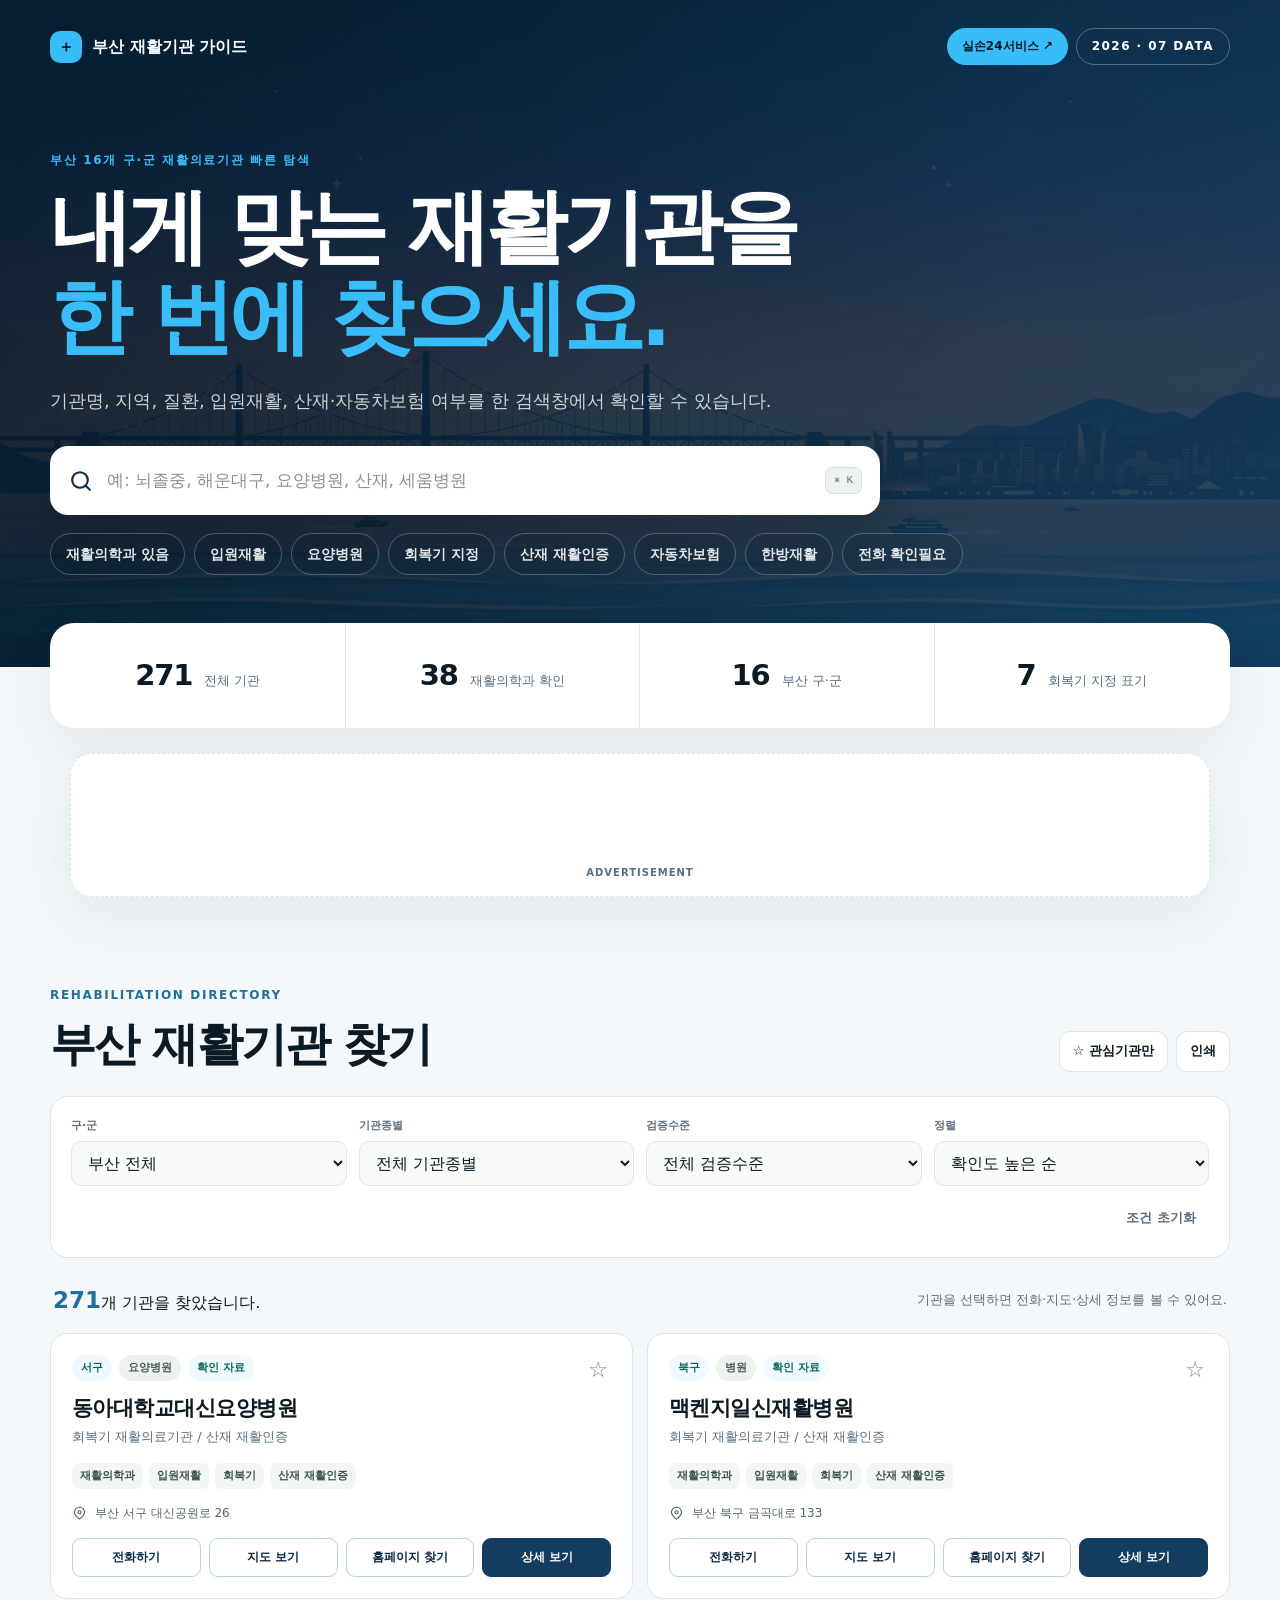
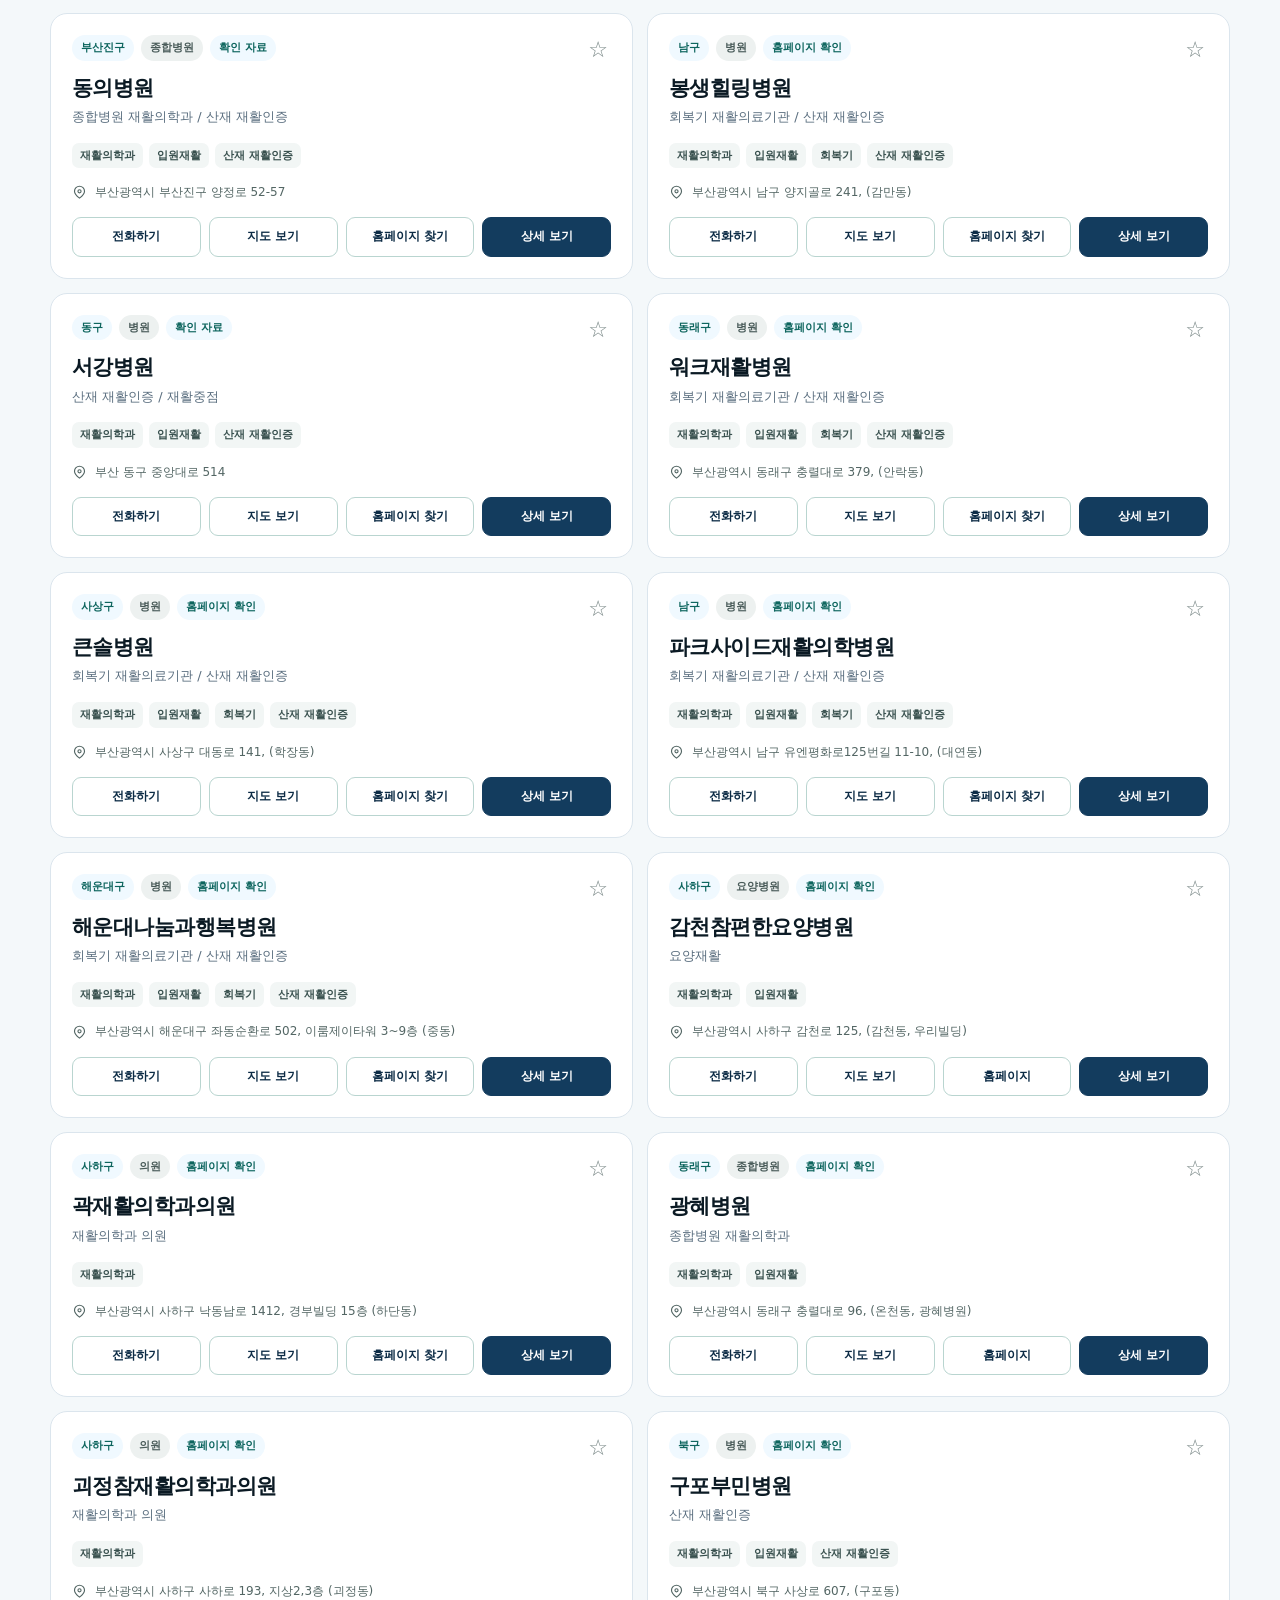
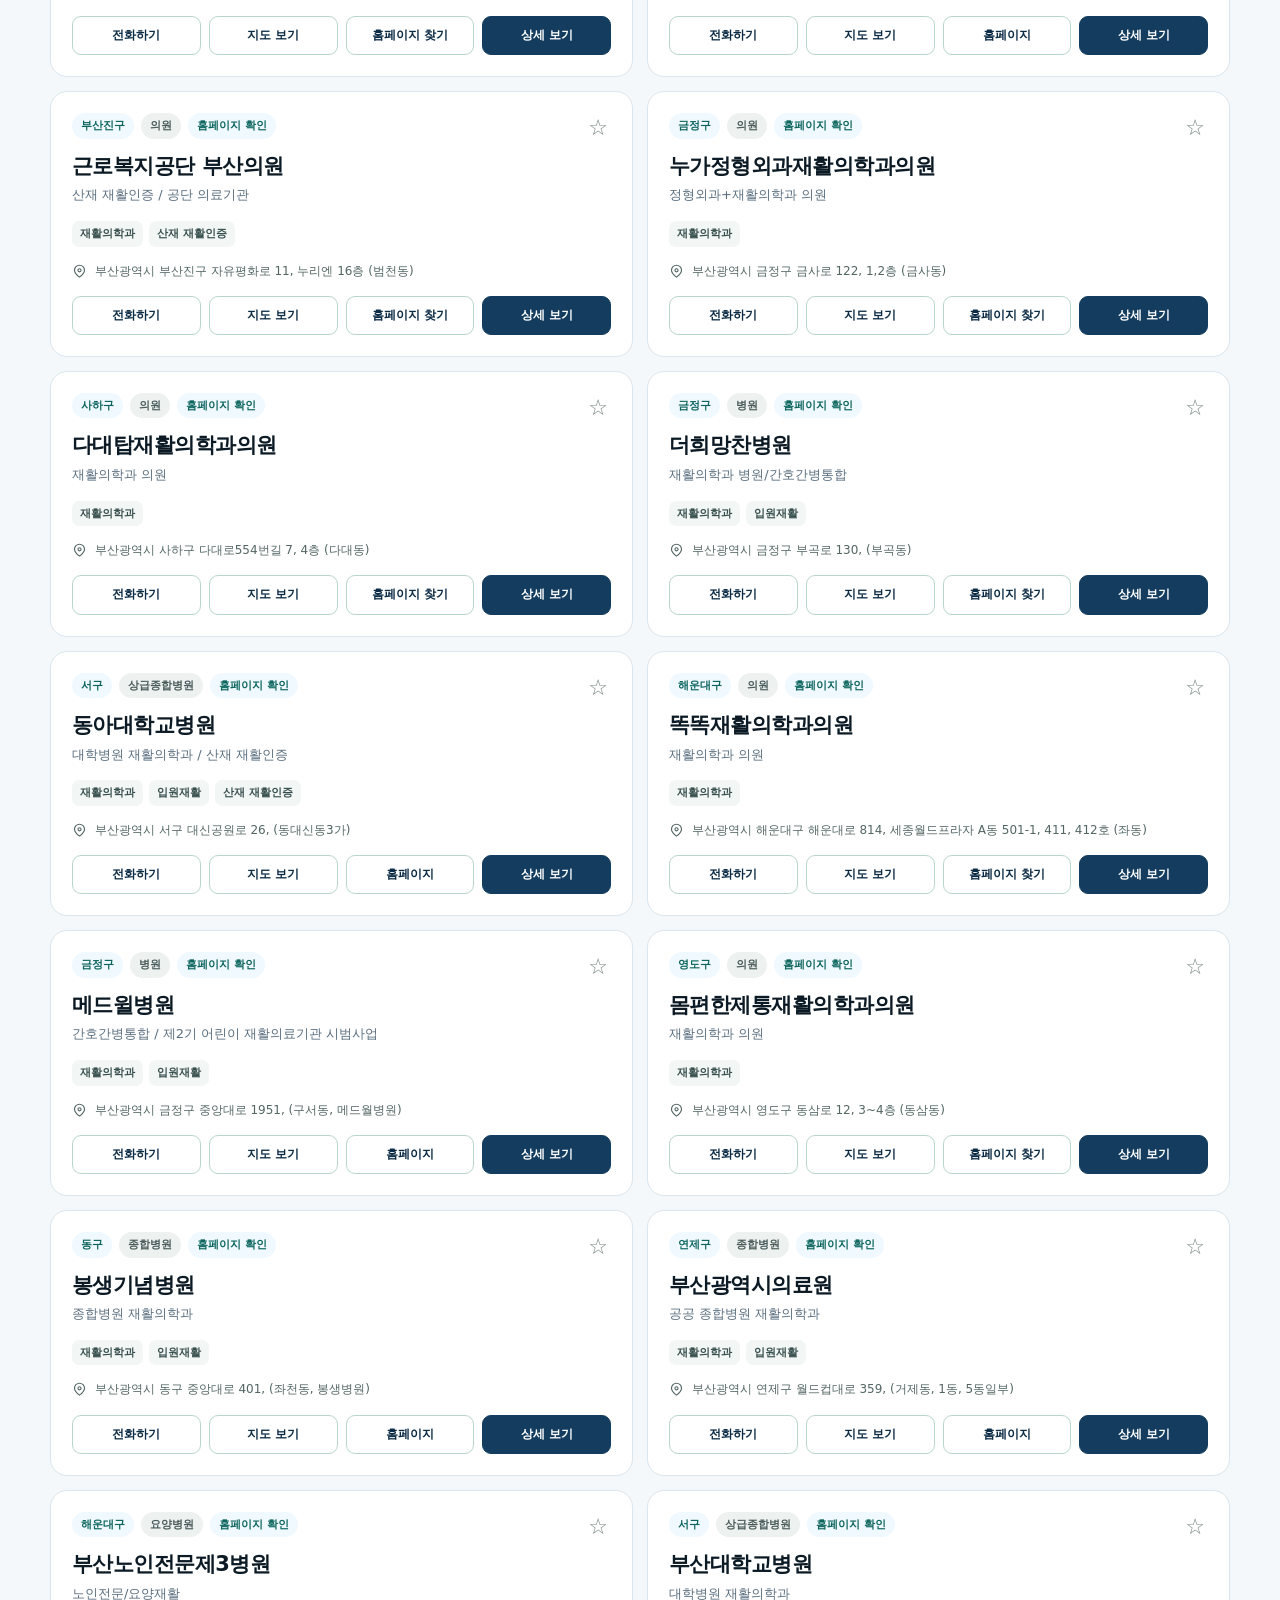
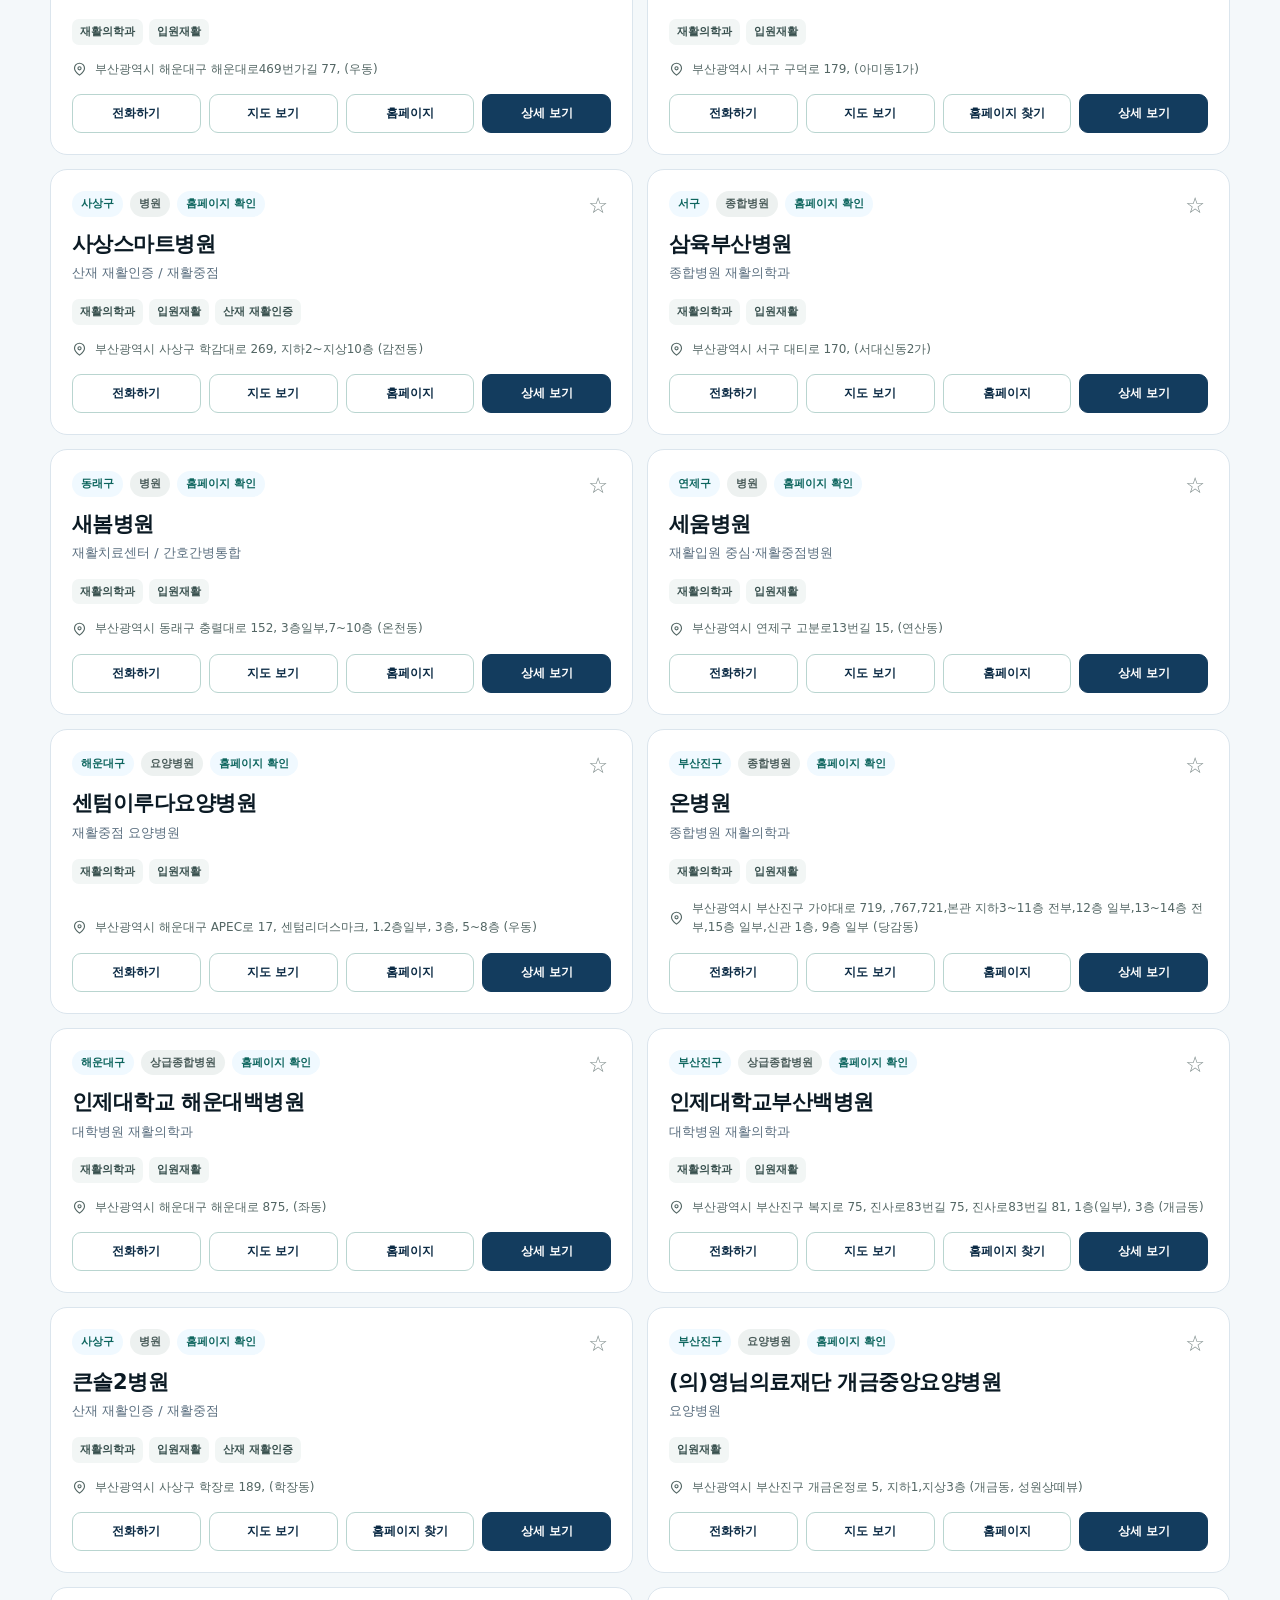
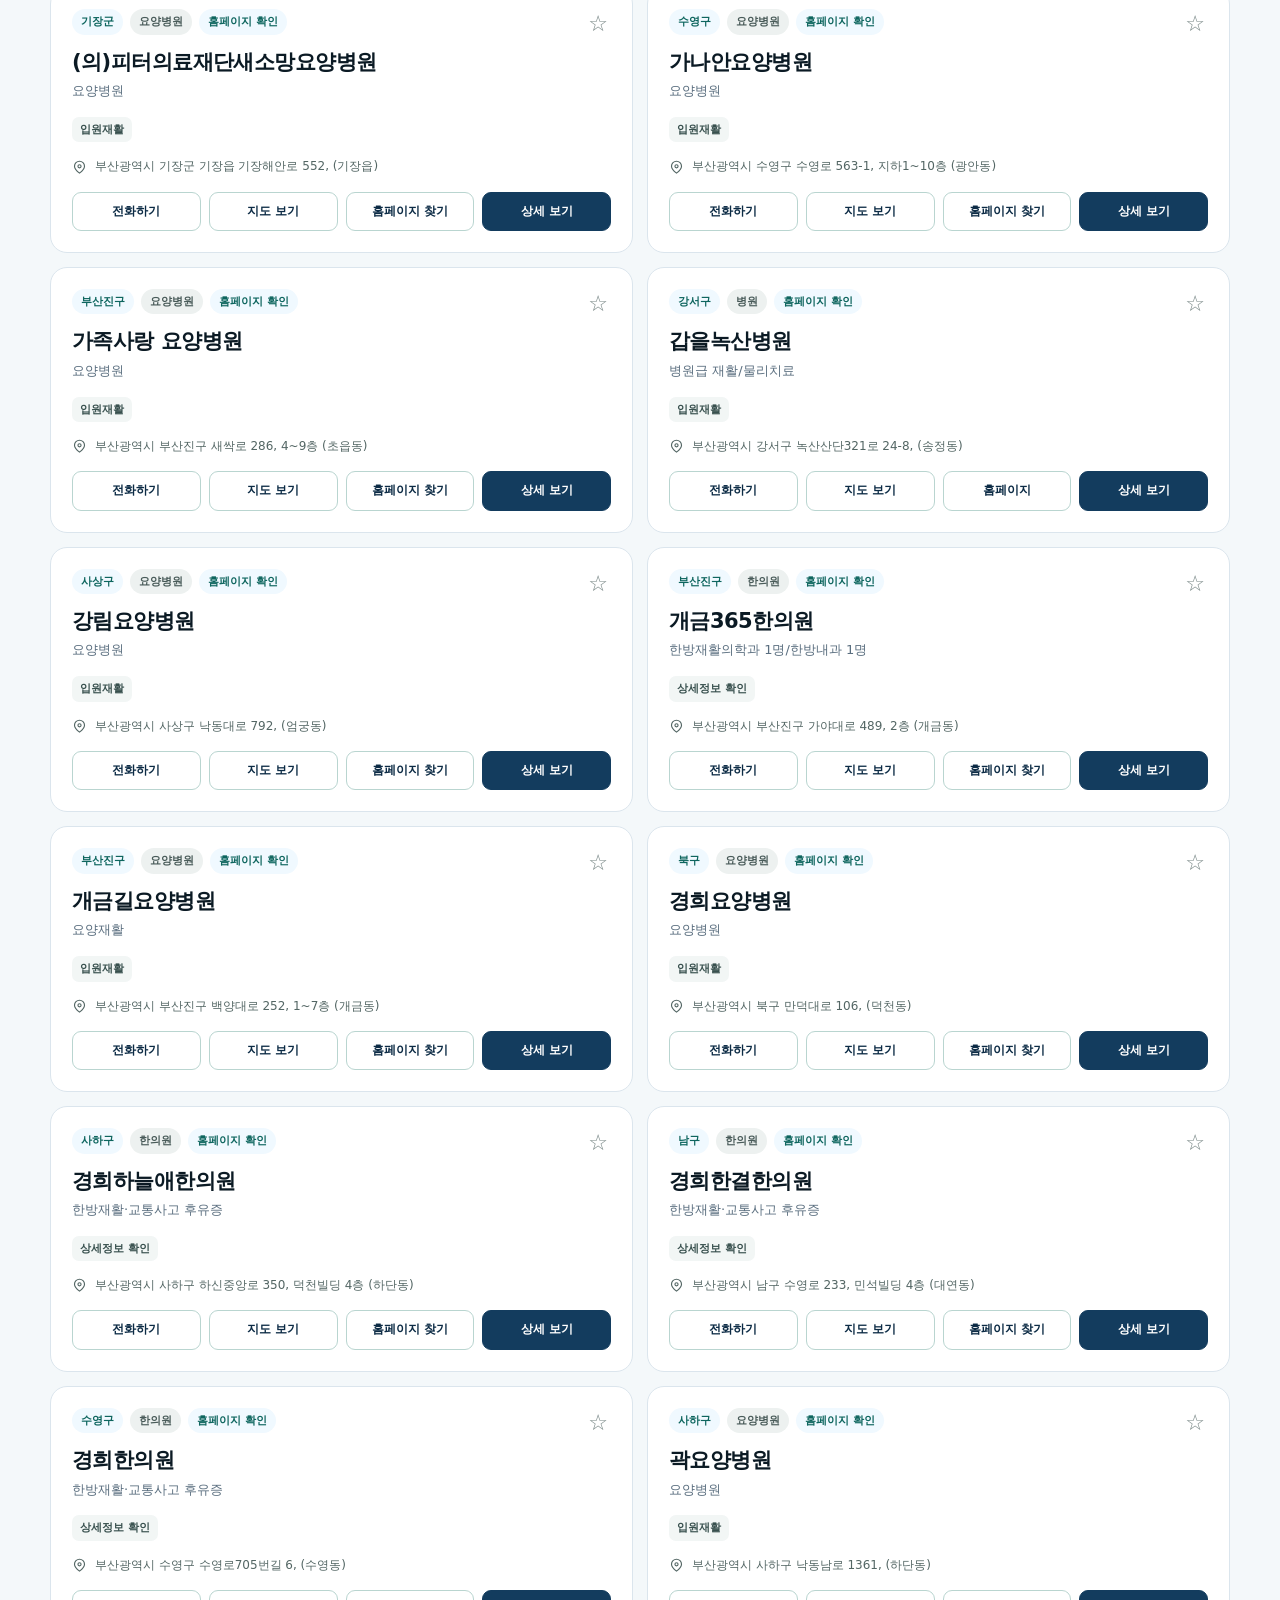
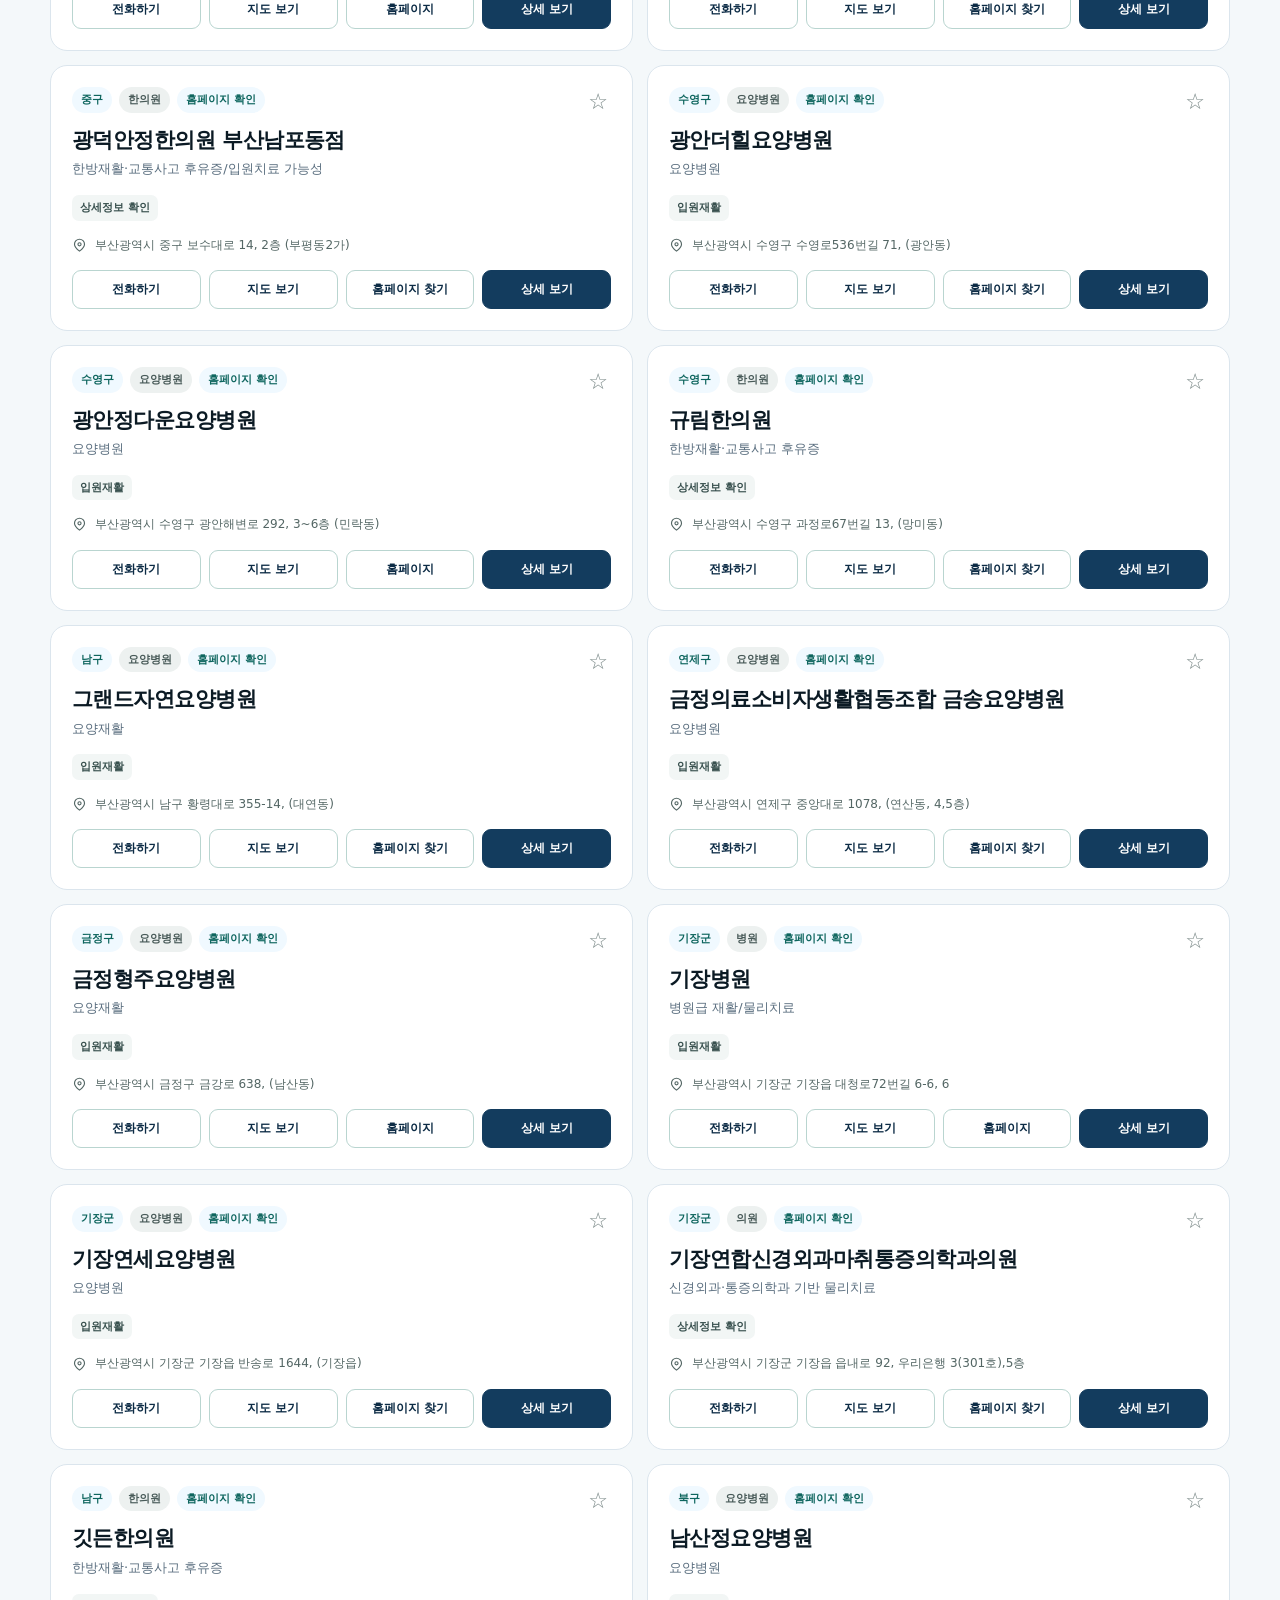
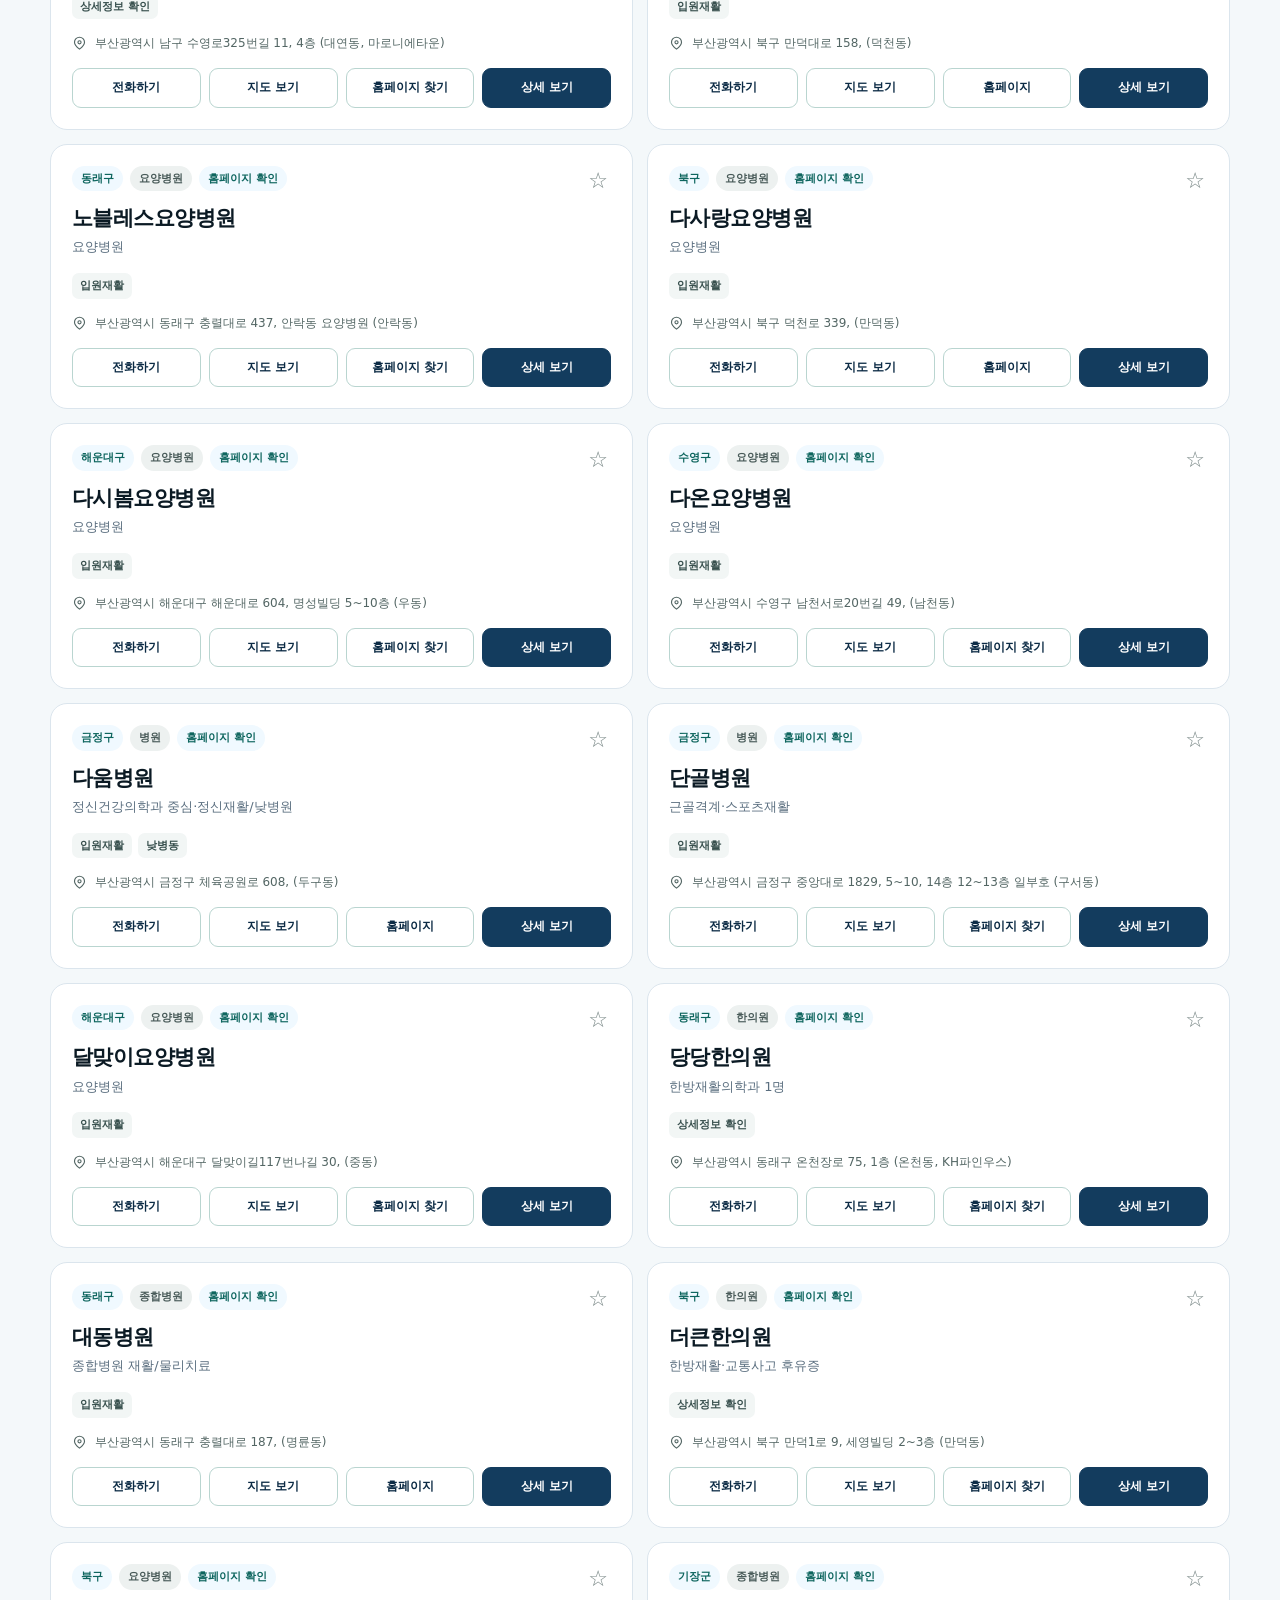
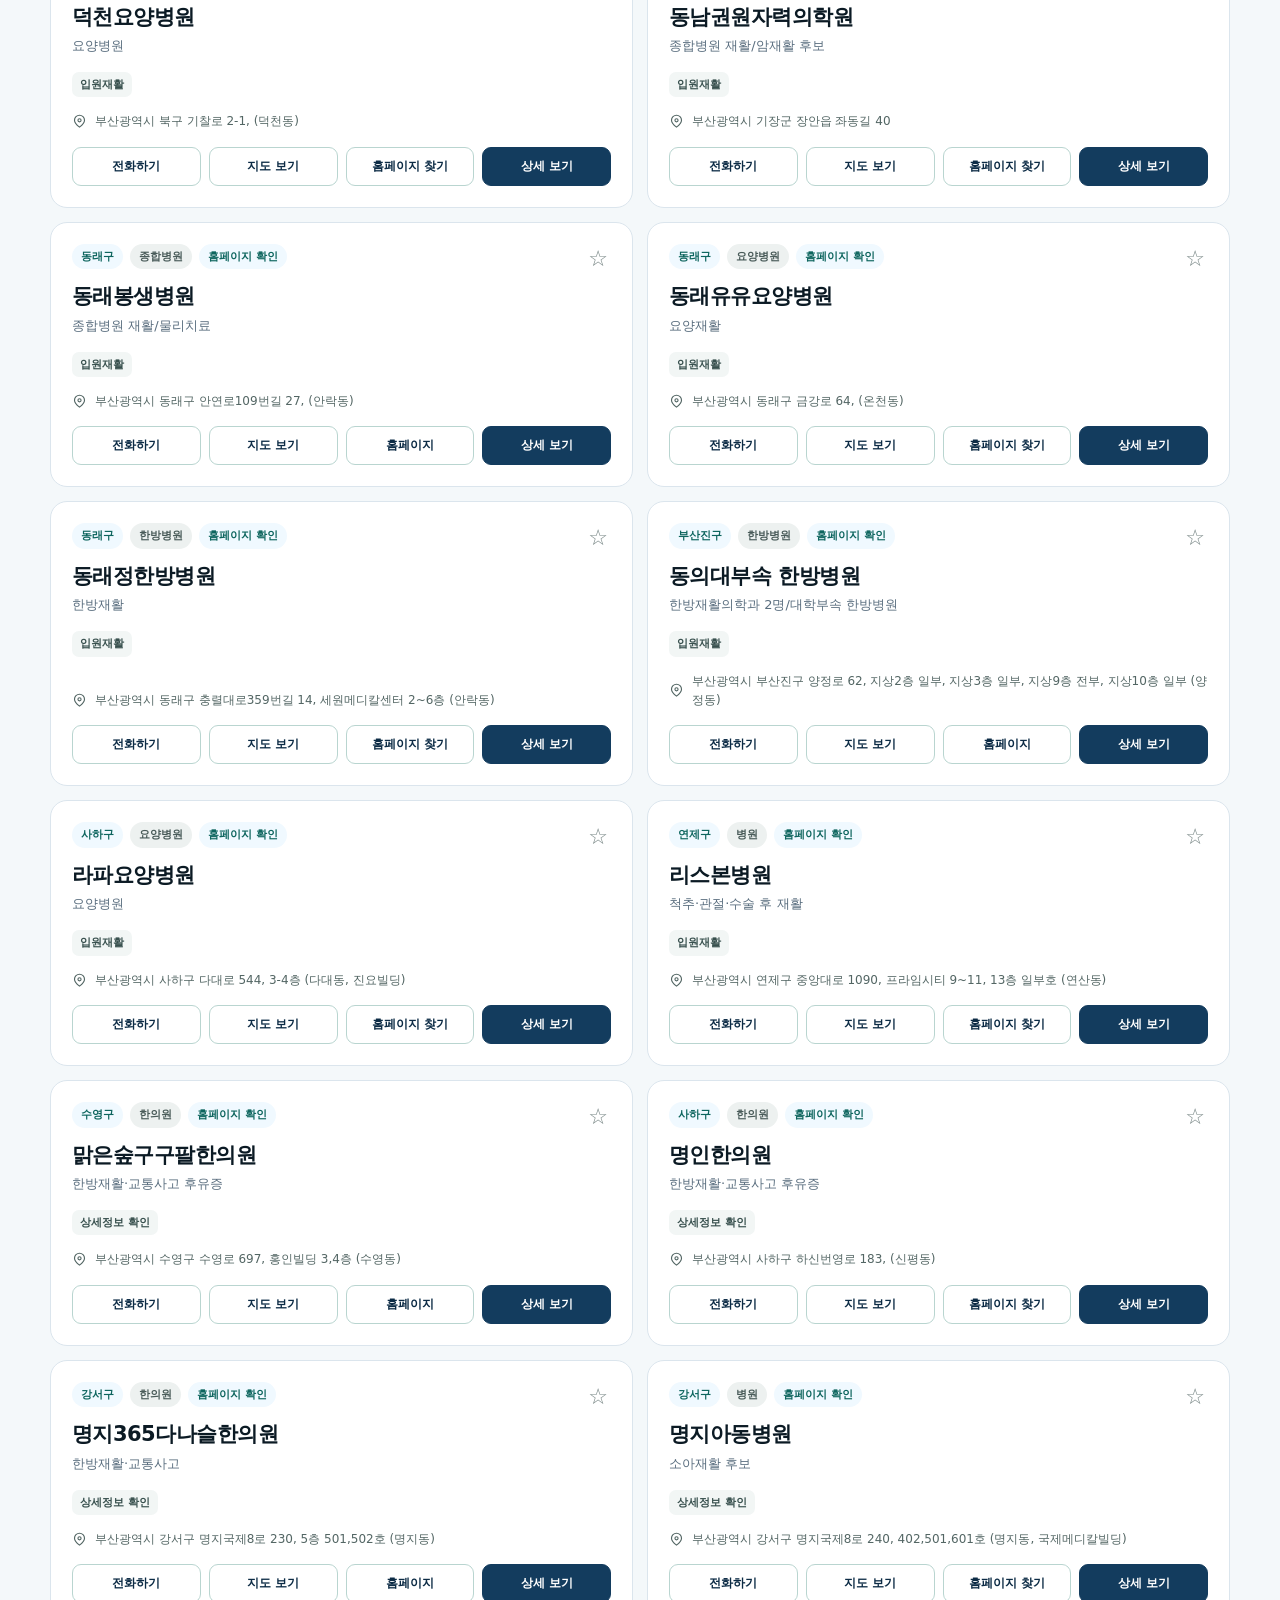
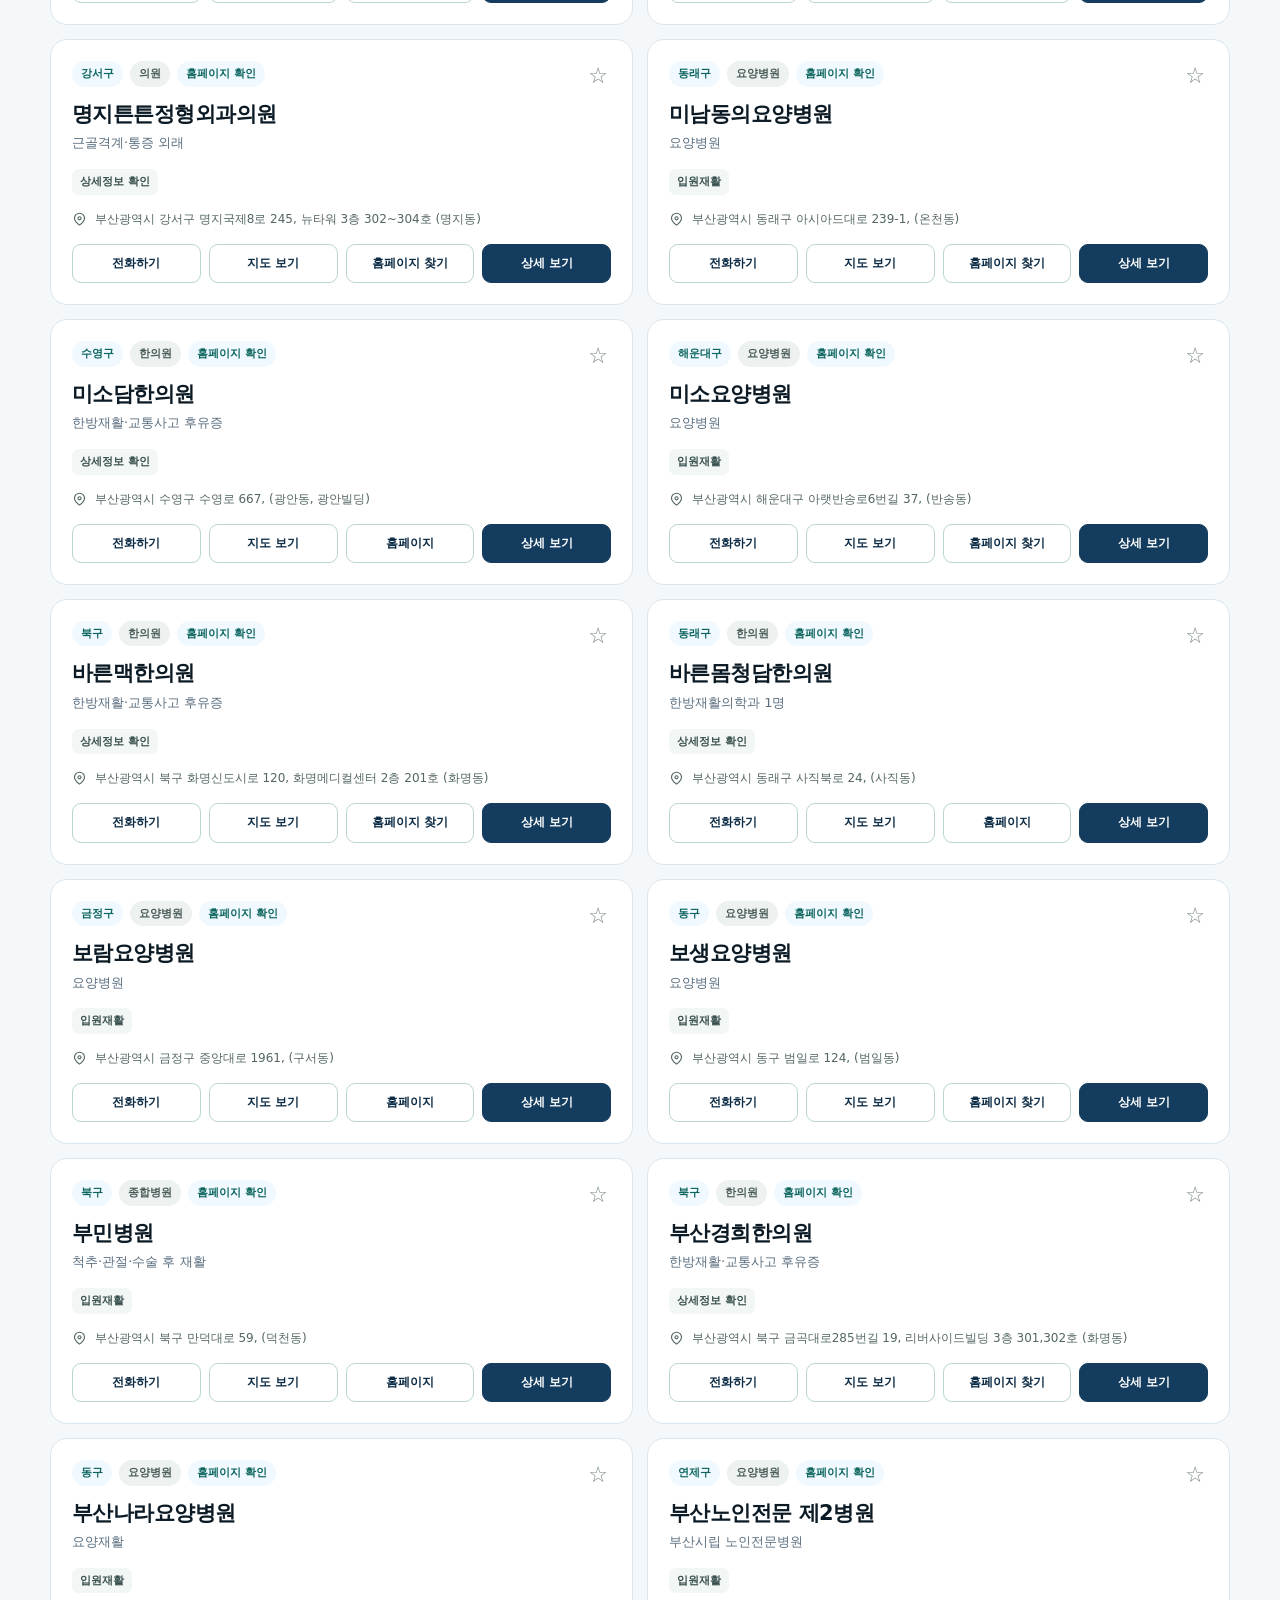
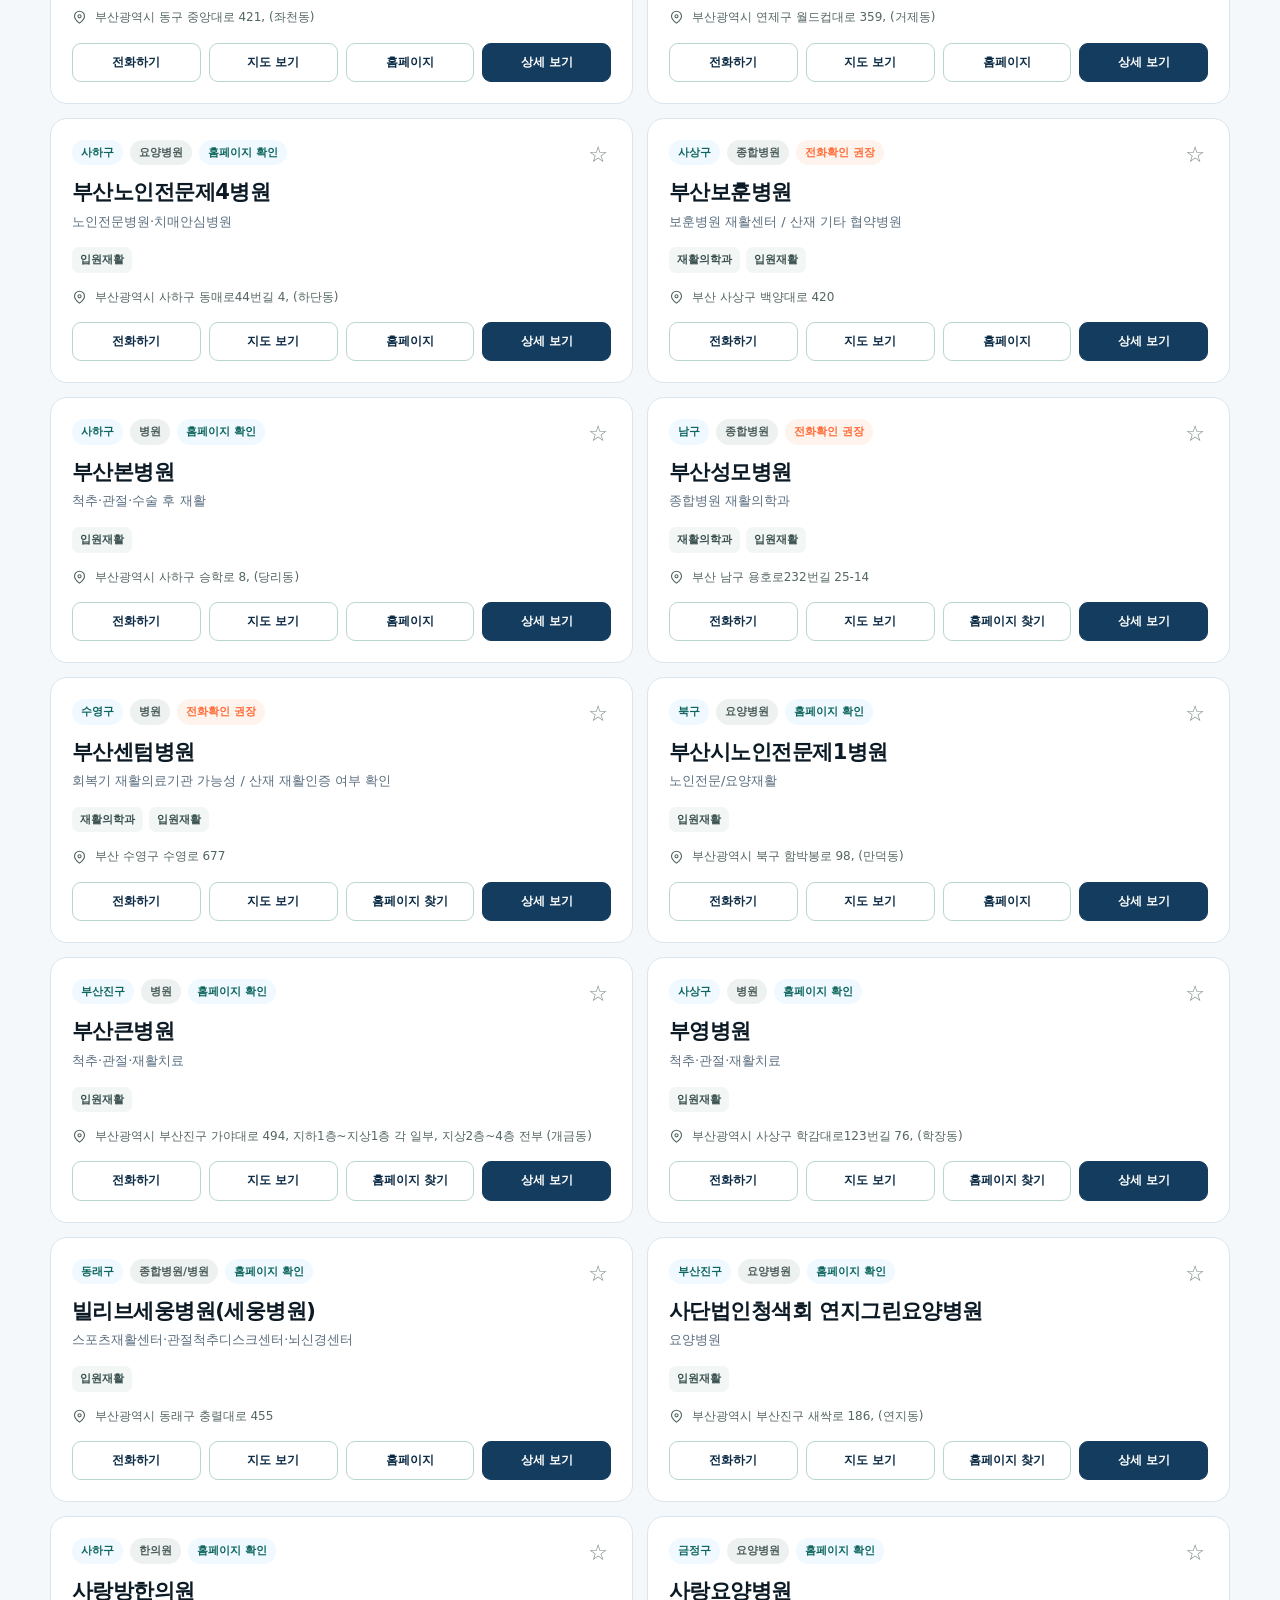
==== index.html @ 4f39d3eb "Add files via upload" ====
<!doctype html>
<html lang="ko">
<head>
  <meta charset="utf-8">
  <meta name="viewport" content="width=device-width, initial-scale=1">
  <meta name="theme-color" content="#073b3a">
  <meta name="description" content="부산 재활의학과·재활병원·재활요양병원 검색 가이드">
  <title>부산 재활기관 찾기</title>
  <link rel="stylesheet" href="styles.css">
  <!-- 구글 애드센스 연동 스크립트 (웹 배포 및 승인 완료 후 아래 ca-pub 값을 본인 값으로 치환하고 주석을 해제해 주세요) -->
  <!-- <script async src="https://pagead2.googlesyndication.com/pagead/js/adsbygoogle.js?client=ca-pub-XXXXXXXXXXXXXXXX" crossorigin="anonymous"></script> -->
</head>
<body>
  <header class="hero">
    <nav class="topbar" aria-label="상단 안내">
      <a class="brand" href="#top" aria-label="처음으로">
        <span class="brand-mark" aria-hidden="true">＋</span>
        <span>부산 재활기관 가이드</span>
      </a>
      <div class="top-actions">
        <a class="silson-link" href="https://www.silson24.or.kr/claim/web/" target="_blank" rel="noopener">실손24서비스 ↗</a>
        <span class="edition">2026 · 07 DATA</span>
      </div>
    </nav>

    <div class="hero-inner" id="top">
      <p class="eyebrow">부산 16개 구·군 재활의료기관 빠른 탐색</p>
      <h1>내게 맞는 재활기관을<br><em>한 번에 찾으세요.</em></h1>
      <p class="lead">기관명, 지역, 질환, 입원재활, 산재·자동차보험 여부를 한 검색창에서 확인할 수 있습니다.</p>

      <div class="search-shell">
        <svg aria-hidden="true" viewBox="0 0 24 24"><path d="m21 21-4.35-4.35m2.35-5.15a7.5 7.5 0 1 1-15 0 7.5 7.5 0 0 1 15 0Z"/></svg>
        <label class="sr-only" for="searchInput">재활기관 통합 검색</label>
        <input id="searchInput" type="search" autocomplete="off" placeholder="예: 뇌졸중, 해운대구, 요양병원, 산재, 세움병원">
        <kbd>⌘ K</kbd>
      </div>
      <div id="heroSuggestions" class="hero-suggestions" aria-live="polite" hidden></div>

      <div class="quick-filters" aria-label="빠른 조건">
        <button data-preset="rehab">재활의학과 있음</button>
        <button data-preset="inpatient">입원재활</button>
        <button data-preset="care">요양병원</button>
        <button data-preset="recovery">회복기 지정</button>
        <button data-preset="workers">산재 재활인증</button>
        <button data-preset="auto">자동차보험</button>
        <button data-preset="oriental">한방재활</button>
        <button data-preset="call">전화 확인필요</button>
      </div>
    </div>
  </header>

  <main>
    <section class="stats" aria-label="수록 기관 요약">
      <article><strong id="totalStat">146</strong><span>전체 기관</span></article>
      <article><strong id="confirmedStat">38</strong><span>재활의학과 확인</span></article>
      <article><strong id="districtStat">16</strong><span>부산 구·군</span></article>
      <article><strong id="recoveryStat">7</strong><span>회복기 지정 표기</span></article>
    </section>

    <!-- 구글 애드센스 연동 광고 컨테이너 (상단 배너) -->
    <div class="adsense-banner-container" style="max-width: 1180px; margin: 25px auto 5px; width: min(1180px, calc(100% - 40px)); text-align: center;">
      <div style="background: var(--white); border: 1px dashed var(--line); border-radius: var(--radius); padding: 15px; display: flex; flex-direction: column; align-items: center; justify-content: center; min-height: 100px; box-shadow: var(--shadow);">
        <!-- 실제 구글 애드센스 광고 단위 코드를 복사하여 아래에 붙여넣으세요 -->
        <ins class="adsbygoogle"
             style="display:inline-block;width:728px;height:90px"
             data-ad-client="ca-pub-XXXXXXXXXXXXXXXX"
             data-ad-slot="XXXXXXXXXX"></ins>
        <script>
             (adsbygoogle = window.adsbygoogle || []).push({});
        </script>
        
        <!-- 광고 안내 표시 (애드센스 운영 규정 준수용) -->
        <span style="font-size: 10px; color: var(--muted); margin-top: 6px; letter-spacing: 0.1em; font-weight: 800;">ADVERTISEMENT</span>
      </div>
    </div>

    <section class="directory" aria-labelledby="directoryTitle">
      <div class="section-heading">
        <div>
          <p class="section-kicker">REHABILITATION DIRECTORY</p>
          <h2 id="directoryTitle">부산 재활기관 찾기</h2>
        </div>
        <div class="heading-actions">
          <button class="icon-button" id="favoriteToggle" aria-pressed="false">☆ 관심기관만</button>
          <button class="icon-button" id="printButton">인쇄</button>
        </div>
      </div>

      <div class="filter-panel">
        <div class="filter-grid">
          <label>
            <span>구·군</span>
            <select id="districtFilter"><option value="">부산 전체</option></select>
          </label>
          <label>
            <span>기관종별</span>
            <select id="typeFilter"><option value="">전체 기관종별</option></select>
          </label>
          <label>
            <span>검증수준</span>
            <select id="verificationFilter">
              <option value="">전체 검증수준</option>
              <option value="verified">HIRA·공식·홈페이지 확인</option>
              <option value="call">전화확인 필요/후보</option>
            </select>
          </label>
          <label>
            <span>정렬</span>
            <select id="sortFilter">
              <option value="recommended">확인도 높은 순</option>
              <option value="name">기관명순</option>
              <option value="district">구·군순</option>
            </select>
          </label>
        </div>
        <div class="active-row">
          <div id="activeFilters" class="active-filters" aria-live="polite"></div>
          <button id="resetButton" class="reset-button">조건 초기화</button>
        </div>
      </div>

      <div class="results-toolbar">
        <p><strong id="resultCount">146</strong>개 기관을 찾았습니다.</p>
        <p class="result-hint">기관을 선택하면 전화·지도·상세 정보를 볼 수 있어요.</p>
      </div>

      <div id="results" class="result-grid" aria-live="polite"></div>
      <div id="emptyState" class="empty-state" hidden>
        <span aria-hidden="true">⌕</span>
        <h3>검색 결과가 없습니다</h3>
        <p>검색어를 줄이거나 필터를 초기화해 보세요.</p>
        <button id="emptyReset">전체 기관 보기</button>
      </div>
    </section>

    <section class="guide-note">
      <div>
        <p class="section-kicker">EXPERT REHABILITATION GUIDE</p>
        <h2>부산 재활치료<br>성공 가이드</h2>
        
        <div class="guide-tabs" style="margin-top: 30px;">
          <button class="guide-tab-btn active" data-tab="tab-call">1. 전화 문의 팁</button>
          <button class="guide-tab-btn" data-tab="tab-recovery">2. 회복기 재활이란?</button>
          <button class="guide-tab-btn" data-tab="tab-types">3. 기관 유형 비교</button>
        </div>
      </div>

      <div class="guide-panes">
        <!-- 탭 1: 전화 문의 팁 -->
        <div class="guide-pane active" id="tab-call">
          <h3>병원 전화 전 필수 체크리스트</h3>
          <p>재활병원은 환자의 현재 상태와 치료 목적에 따라 입원 가능 여부가 결정됩니다. 문의 전 다음 4가지를 꼭 메모해 두세요.</p>
          <ol style="display: grid; grid-template-columns: 1fr 1fr; gap: 20px; margin: 0; padding: 0; list-style: none; counter-reset: steps;">
            <li style="position: relative; padding-left: 43px; counter-increment: steps;">
              <span style="content: counter(steps); position: absolute; left: 0; display: grid; width: 30px; height: 30px; place-items: center; color: var(--teal-950); background: var(--mint); border-radius: 50%; font-size: 12px; font-weight: 900; line-height: 1;">1</span>
              <strong>치료 대상 & 발병일</strong>
              <span style="display: block; margin-top: 4px; color: rgba(255,255,255,.68); font-size: 13px;">환자의 질환명(뇌졸중, 척수손상 등), 수술일, 발병일을 정확히 알려주세요.</span>
            </li>
            <li style="position: relative; padding-left: 43px; counter-increment: steps;">
              <span style="content: counter(steps); position: absolute; left: 0; display: grid; width: 30px; height: 30px; place-items: center; color: var(--teal-950); background: var(--mint); border-radius: 50%; font-size: 12px; font-weight: 900; line-height: 1;">2</span>
              <strong>현재 환자 상태</strong>
              <span style="display: block; margin-top: 4px; color: rgba(255,255,255,.68); font-size: 13px;">스스로 보행이 가능한지, 휠체어 이동을 하는지, 콧줄(피딩 튜브)이나 소변줄을 하셨는지 말해야 합니다.</span>
            </li>
            <li style="position: relative; padding-left: 43px; counter-increment: steps;">
              <span style="content: counter(steps); position: absolute; left: 0; display: grid; width: 30px; height: 30px; place-items: center; color: var(--teal-950); background: var(--mint); border-radius: 50%; font-size: 12px; font-weight: 900; line-height: 1;">3</span>
              <strong>치료 형태 선택</strong>
              <span style="display: block; margin-top: 4px; color: rgba(255,255,255,.68); font-size: 13px;">매일 4~5시간 집중 치료를 받는 '입원', 매일 통원하는 '낮병동', 주 2~3회 방문하는 '외래' 중 선택합니다.</span>
            </li>
            <li style="position: relative; padding-left: 43px; counter-increment: steps;">
              <span style="content: counter(steps); position: absolute; left: 0; display: grid; width: 30px; height: 30px; place-items: center; color: var(--teal-950); background: var(--mint); border-radius: 50%; font-size: 12px; font-weight: 900; line-height: 1;">4</span>
              <strong>보험 적용 구분</strong>
              <span style="display: block; margin-top: 4px; color: rgba(255,255,255,.68); font-size: 13px;">일반 건강보험 환자인지, 산재보험(근로복지공단 인증) 또는 자동차보험 대상자인지 먼저 밝혀주세요.</span>
            </li>
          </ol>
        </div>

        <!-- 탭 2: 회복기 재활이란? -->
        <div class="guide-pane" id="tab-recovery">
          <h3>보건복지부 지정 '회복기 재활의료기관'</h3>
          <p>뇌졸중, 척수손상, 골절 환자 등이 수술 후 집중 재활을 통해 사회로 조기 복귀하도록 복지부가 엄격히 지정한 병원입니다.</p>
          <div class="golden-box">
            <h4>💡 집중재활 골든타임을 놓치지 마세요!</h4>
            <p>발병 후 <b>뇌졸중/뇌손상은 90일 이내, 척수손상은 180일 이내</b>에 지정 병원에 입원해야 집중재활 건강보험 혜택(하루 최대 4시간 집중치료, 간호간병통합서비스로 상주 보호자 불필요)을 받을 수 있습니다.</p>
          </div>
          <p style="margin-top: 15px;">이 가이드에서 <strong>'회복기 지정'</strong> 필터를 선택하여 부산 내 지정 병원(제3기 지정 완료 기관)을 빠르게 확인해보세요.</p>
        </div>

        <!-- 탭 3: 기관 유형 비교 -->
        <div class="guide-pane" id="tab-types">
          <h3>나에게 맞는 재활기관 유형 찾기</h3>
          <p>재활이 필요한 단계와 환자군의 상태에 따라 알맞은 종별 기관을 선택해야 효율적인 치료가 가능합니다.</p>
          <div class="compare-table-wrapper">
            <table class="compare-table">
              <thead>
                <tr>
                  <th>기관 유형</th>
                  <th>주요 목적</th>
                  <th>추천 환자군</th>
                  <th>특징</th>
                </tr>
              </thead>
              <tbody>
                <tr>
                  <td><strong>대학/종합병원</strong></td>
                  <td>급성기 치료 & 초기 재활</td>
                  <td>수술 직후, 생체징후가 불안정한 환자</td>
                  <td>검사 및 다학제 협진 용이, 장기 입원 불가</td>
                </tr>
                <tr>
                  <td><strong>회복기 재활병원</strong></td>
                  <td>집중 재활 & 기능 회복</td>
                  <td>뇌졸중·척수손상·골절 수술 후 1~6개월 이내 환자</td>
                  <td>1대1 맞춤 집중치료(일 4시간), 간호간병 통합 지원</td>
                </tr>
                <tr>
                  <td><strong>재활 요양병원</strong></td>
                  <td>장기 요양 & 완화 재활</td>
                  <td>급성기가 지나 만성 관리가 필요한 고령 환자</td>
                  <td>비교적 저렴한 간병비, 장기 입원 가능</td>
                </tr>
                <tr>
                  <td><strong>재활/정형 의원</strong></td>
                  <td>통증 관리 & 외래 도수</td>
                  <td>통원 가능한 근골격계 통증, 경증 환자</td>
                  <td>물리치료, 도수치료, 주사치료 중심의 외래</td>
                </tr>
              </tbody>
            </table>
          </div>
        </div>
      </div>
    </section>

  </main>

  <footer>
    <p>자료 기준: HIRA·공식기관·병원 홈페이지 공개정보 및 원본 조사표</p>
    <a href="#top">맨 위로 ↑</a>
  </footer>

  <dialog id="detailDialog" aria-labelledby="dialogTitle">
    <div id="dialogContent"></div>
  </dialog>

  <div id="toast" class="toast" role="status" aria-live="polite"></div>
  <script src="data.js"></script>
  <script src="app.js"></script>
</body>
</html>
---- styles.css ----
:root {
  --ink: #0b1a24;
  --muted: #5a6e7f;
  --teal-950: #051b2c; /* Deep Ocean Navy */
  --teal-900: #0c2b45; /* Main Deep Blue */
  --teal-800: #133c5e; /* Sub Deep Blue */
  --teal-600: #206f9d; /* Ocean Blue */
  --mint: #38bdf8;     /* Sky Blue */
  --mint-soft: #f0f9ff;
  --paper: #f4f8fa;
  --white: #fff;
  --line: #dbe5ed;
  --amber: #ff6b35;    /* Sunset Orange */
  --amber-soft: #fff3ee;
  --shadow: 0 18px 50px rgba(12, 43, 69, .08);
  --radius: 22px;
}

* { box-sizing: border-box; }
html { scroll-behavior: smooth; }
body {
  margin: 0;
  color: var(--ink);
  background: var(--paper);
  font-family: Pretendard, "Noto Sans KR", "Apple SD Gothic Neo", system-ui, sans-serif;
  line-height: 1.6;
}
button, input, select { font: inherit; }
button, select { cursor: pointer; }
button:focus-visible, input:focus-visible, select:focus-visible, a:focus-visible {
  outline: 3px solid var(--amber);
  outline-offset: 3px;
}
.sr-only {
  position: absolute;
  width: 1px;
  height: 1px;
  padding: 0;
  margin: -1px;
  overflow: hidden;
  clip: rect(0, 0, 0, 0);
  white-space: nowrap;
  border: 0;
}

.hero {
  position: relative;
  overflow: hidden;
  min-height: 640px;
  color: var(--white);
  background: 
    linear-gradient(135deg, rgba(5, 27, 44, 0.82) 0%, rgba(19, 60, 94, 0.90) 100%),
    url('busan_ocean_hero.jpg') no-repeat center/cover;
}
.hero::before {
  content: "";
  position: absolute;
  inset: 0;
  background: linear-gradient(90deg, rgba(5, 27, 44, 0.5) 0%, transparent 80%);
  pointer-events: none;
}
.topbar, .hero-inner, main, footer {
  width: min(1180px, calc(100% - 40px));
  margin-inline: auto;
}
.topbar {
  position: relative;
  z-index: 1;
  display: flex;
  align-items: center;
  justify-content: space-between;
  padding-top: 28px;
}
.brand {
  display: inline-flex;
  gap: 10px;
  align-items: center;
  color: #fff;
  font-weight: 800;
  text-decoration: none;
}
.brand-mark {
  display: grid;
  width: 32px;
  height: 32px;
  place-items: center;
  color: var(--teal-950);
  background: var(--mint);
  border-radius: 10px;
}
.edition {
  padding: 8px 15px;
  font-size: 12px;
  font-weight: 800;
  letter-spacing: .12em;
  border: 1px solid rgba(255,255,255,.28);
  border-radius: 999px;
}
.top-actions { display: flex; gap: 8px; align-items: center; }
.silson-link {
  padding: 8px 14px;
  color: var(--teal-950);
  background: var(--mint);
  border: 1px solid var(--mint);
  border-radius: 999px;
  font-size: 12px;
  font-weight: 900;
  text-decoration: none;
}
.silson-link:hover { background: #8be9d8; }
.hero-inner {
  position: relative;
  z-index: 1;
  padding: 86px 0 92px;
}
.eyebrow, .section-kicker {
  margin: 0 0 12px;
  color: var(--teal-600);
  font-size: 12px;
  font-weight: 900;
  letter-spacing: .14em;
}
.hero .eyebrow { color: var(--mint); }
h1 {
  max-width: 800px;
  margin: 0;
  font-size: clamp(46px, 6.4vw, 82px);
  line-height: 1.09;
  letter-spacing: -.055em;
}
h1 em { color: var(--mint); font-style: normal; }
.lead {
  max-width: 750px;
  margin: 26px 0 30px;
  color: rgba(255,255,255,.78);
  font-size: 18px;
  word-break: keep-all;
  overflow-wrap: anywhere;
}
.search-shell {
  display: grid;
  grid-template-columns: 25px 1fr auto;
  gap: 14px;
  align-items: center;
  width: min(830px, 100%);
  padding: 13px 18px;
  color: var(--teal-900);
  background: white;
  border-radius: 18px;
  box-shadow: 0 18px 50px rgba(0,0,0,.18);
}
.search-shell svg {
  width: 25px;
  fill: none;
  stroke: currentColor;
  stroke-linecap: round;
  stroke-width: 2;
}
.search-shell input {
  min-width: 0;
  padding: 8px 0;
  color: var(--ink);
  background: transparent;
  border: 0;
  outline: 0;
  font-size: 17px;
}
.search-shell input::placeholder { color: #879493; }
.search-shell kbd {
  padding: 4px 8px;
  color: #647573;
  background: #edf2f1;
  border: 1px solid #d9e1df;
  border-radius: 7px;
  font-size: 11px;
}
.hero-suggestions {
  width: min(830px, 100%);
  margin-top: 9px;
  overflow: hidden;
  color: var(--ink);
  background: white;
  border: 1px solid rgba(255,255,255,.7);
  border-radius: 16px;
  box-shadow: 0 18px 45px rgba(0,0,0,.22);
}
.suggestion-summary {
  display: flex;
  align-items: center;
  justify-content: space-between;
  padding: 10px 15px;
  color: var(--muted);
  background: #f5f8f7;
  border-bottom: 1px solid var(--line);
  font-size: 12px;
}
.suggestion-summary strong { color: var(--teal-700, #0c7169); }
.suggestion-list { display: grid; }
.suggestion-item {
  display: grid;
  grid-template-columns: 1fr auto;
  gap: 14px;
  align-items: center;
  width: 100%;
  padding: 11px 15px;
  color: var(--ink);
  background: white;
  border: 0;
  border-bottom: 1px solid #edf2f1;
  text-align: left;
}
.suggestion-item:hover, .suggestion-item:focus-visible { background: var(--mint-soft); }
.suggestion-item:last-child { border-bottom: 0; }
.suggestion-name { display: block; font-weight: 900; }
.suggestion-meta { color: var(--muted); font-size: 11px; }
.suggestion-arrow { color: var(--teal-600); font-weight: 900; }
.suggestion-empty { padding: 19px 15px; color: var(--muted); text-align: center; font-size: 13px; }
.suggestion-more {
  width: 100%;
  padding: 10px;
  color: var(--teal-800);
  background: #f3faf8;
  border: 0;
  border-top: 1px solid var(--line);
  font-size: 12px;
  font-weight: 900;
}
.quick-filters {
  display: flex;
  flex-wrap: wrap;
  gap: 9px;
  margin-top: 18px;
}
.quick-filters button {
  padding: 9px 15px;
  color: rgba(255,255,255,.88);
  background: rgba(0,0,0,.08);
  border: 1px solid rgba(255,255,255,.24);
  border-radius: 999px;
  font-size: 14px;
  font-weight: 700;
}
.quick-filters button:hover, .quick-filters button.active {
  color: var(--teal-950);
  background: var(--mint);
  border-color: var(--mint);
}

main {
  position: relative;
  margin-top: -44px;
}
.stats {
  display: grid;
  grid-template-columns: repeat(4, 1fr);
  overflow: hidden;
  background: white;
  border: 1px solid rgba(255,255,255,.6);
  border-radius: 24px;
  box-shadow: var(--shadow);
}
.stats article {
  display: flex;
  gap: 12px;
  align-items: baseline;
  justify-content: center;
  padding: 28px 16px;
  border-right: 1px solid var(--line);
}
.stats article:last-child { border-right: 0; }
.stats strong { font-size: 29px; letter-spacing: -.04em; }
.stats span { color: var(--muted); font-size: 13px; }
.directory { padding: 84px 0 50px; }
.section-heading {
  display: flex;
  align-items: end;
  justify-content: space-between;
  margin-bottom: 24px;
}
h2 { margin: 0; font-size: clamp(30px, 4vw, 46px); letter-spacing: -.04em; line-height: 1.2; }
.heading-actions { display: flex; gap: 8px; }
.icon-button, .reset-button {
  padding: 9px 13px;
  color: var(--ink);
  background: white;
  border: 1px solid var(--line);
  border-radius: 11px;
  font-size: 13px;
  font-weight: 800;
}
.icon-button[aria-pressed="true"] { color: #7c4a00; background: var(--amber-soft); border-color: #ebca82; }
.filter-panel {
  padding: 20px;
  background: white;
  border: 1px solid var(--line);
  border-radius: 18px;
}
.filter-grid {
  display: grid;
  grid-template-columns: repeat(4, 1fr);
  gap: 12px;
}
.filter-grid label span {
  display: block;
  margin-bottom: 6px;
  color: var(--muted);
  font-size: 11px;
  font-weight: 800;
}
.filter-grid select {
  width: 100%;
  padding: 11px 34px 11px 12px;
  color: var(--ink);
  background: #f8faf9;
  border: 1px solid var(--line);
  border-radius: 10px;
}
.active-row {
  display: flex;
  min-height: 36px;
  gap: 12px;
  align-items: center;
  justify-content: space-between;
  margin-top: 13px;
}
.active-filters { display: flex; flex-wrap: wrap; gap: 6px; }
.filter-chip {
  padding: 5px 10px;
  color: #075d57;
  background: var(--mint-soft);
  border: 0;
  border-radius: 999px;
  font-size: 12px;
  font-weight: 800;
}
.reset-button {
  color: var(--muted);
  background: transparent;
  border: 0;
  white-space: nowrap;
}
.results-toolbar {
  display: flex;
  align-items: center;
  justify-content: space-between;
  padding: 24px 3px 14px;
}
.results-toolbar p { margin: 0; }
.results-toolbar strong { color: var(--teal-600); font-size: 23px; }
.result-hint { color: var(--muted); font-size: 13px; }
.result-grid { display: grid; grid-template-columns: repeat(2, minmax(0, 1fr)); gap: 14px; }
.institution-card {
  position: relative;
  display: flex;
  flex-direction: column;
  min-height: 264px;
  padding: 21px;
  background: white;
  border: 1px solid var(--line);
  border-radius: 17px;
  transition: transform .18s ease, box-shadow .18s ease, border-color .18s ease;
}
.institution-card:hover {
  transform: translateY(-2px);
  border-color: #9bcfc6;
  box-shadow: 0 14px 34px rgba(7, 59, 58, .09);
}
.card-top, .card-actions, .card-meta, .contact-row {
  display: flex;
  align-items: center;
}
.card-top { gap: 7px; padding-right: 35px; }
.badge {
  padding: 4px 9px;
  color: #0d655e;
  background: var(--mint-soft);
  border-radius: 999px;
  font-size: 11px;
  font-weight: 900;
}
.badge.type { color: #495b59; background: #edf1f0; }
.badge.warning { color: var(--amber); background: var(--amber-soft); }
.favorite-button {
  position: absolute;
  top: 17px;
  right: 17px;
  width: 34px;
  height: 34px;
  color: #7b8988;
  background: transparent;
  border: 0;
  border-radius: 50%;
  font-size: 22px;
}
.favorite-button.active { color: #d18100; }
.institution-card h3 {
  margin: 13px 0 5px;
  font-size: 21px;
  line-height: 1.35;
  letter-spacing: -.025em;
}
.card-subtitle {
  margin: 0;
  color: var(--muted);
  font-size: 13px;
}
.card-tags {
  display: flex;
  flex-wrap: wrap;
  gap: 6px;
  margin: 15px 0;
}
.card-tags span {
  padding: 4px 8px;
  color: #38504e;
  background: #f2f6f5;
  border-radius: 7px;
  font-size: 11px;
  font-weight: 700;
}
.card-meta {
  gap: 8px;
  margin-top: auto;
  color: #536664;
  font-size: 12px;
}
.card-meta svg { flex: 0 0 auto; width: 15px; fill: none; stroke: currentColor; stroke-width: 1.8; }
.card-actions {
  display: grid;
  grid-template-columns: repeat(4, minmax(0, 1fr));
  gap: 8px;
  margin-top: 15px;
}
.card-actions a, .card-actions button, .empty-state button {
  flex: 1;
  padding: 9px 10px;
  color: var(--teal-900);
  background: white;
  border: 1px solid #b9d5d0;
  border-radius: 9px;
  text-align: center;
  text-decoration: none;
  font-size: 12px;
  font-weight: 900;
}
.card-actions .detail-button { color: white; background: var(--teal-800); border-color: var(--teal-800); }
.card-actions .disabled { color: #8c9998; background: #f3f5f4; border-color: #e4e9e8; pointer-events: none; }
.empty-state {
  padding: 75px 20px;
  text-align: center;
  background: white;
  border: 1px solid var(--line);
  border-radius: var(--radius);
}
.empty-state > span { color: var(--teal-600); font-size: 52px; }
.empty-state h3 { margin: 4px 0; font-size: 24px; }
.empty-state p { margin: 0 0 18px; color: var(--muted); }
.empty-state button { display: inline-block; max-width: 160px; color: white; background: var(--teal-800); }

.guide-note {
  display: grid;
  grid-template-columns: .8fr 1.7fr;
  gap: 60px;
  margin-bottom: 70px;
  padding: 54px;
  color: white;
  background: var(--teal-900);
  border-radius: 26px;
}
.guide-note .section-kicker { color: var(--mint); }
.guide-note h2 { font-size: 36px; }
.guide-note ol {
  display: grid;
  grid-template-columns: 1fr 1fr;
  gap: 24px;
  margin: 0;
  padding: 0;
  list-style: none;
  counter-reset: steps;
}
.guide-note li { position: relative; padding-left: 43px; counter-increment: steps; }
.guide-note li::before {
  content: counter(steps);
  position: absolute;
  left: 0;
  display: grid;
  width: 30px;
  height: 30px;
  place-items: center;
  color: var(--teal-950);
  background: var(--mint);
  border-radius: 50%;
  font-size: 12px;
  font-weight: 900;
}
.guide-note li strong, .guide-note li span { display: block; }
.guide-note li span { margin-top: 4px; color: rgba(255,255,255,.68); font-size: 13px; }
footer {
  display: flex;
  align-items: center;
  justify-content: space-between;
  padding: 25px 0 36px;
  color: var(--muted);
  border-top: 1px solid var(--line);
  font-size: 12px;
}
footer a { color: var(--teal-800); font-weight: 800; text-decoration: none; }

dialog {
  width: min(760px, calc(100% - 28px));
  max-height: min(86vh, 900px);
  padding: 0;
  overflow: auto;
  border: 0;
  border-radius: 22px;
  box-shadow: 0 30px 90px rgba(0,0,0,.35);
}
dialog::backdrop { background: rgba(4, 33, 33, .7); backdrop-filter: blur(4px); }
.dialog-header {
  position: sticky;
  top: 0;
  z-index: 2;
  display: flex;
  align-items: flex-start;
  justify-content: space-between;
  padding: 25px 28px 20px;
  color: white;
  background: var(--teal-900);
}
.dialog-header p { margin: 0 0 5px; color: var(--mint); font-size: 12px; font-weight: 800; }
.dialog-header h2 { max-width: 620px; font-size: 29px; }
.dialog-close {
  width: 38px;
  height: 38px;
  color: white;
  background: rgba(255,255,255,.1);
  border: 1px solid rgba(255,255,255,.2);
  border-radius: 50%;
  font-size: 23px;
}
.dialog-body { padding: 25px 28px 30px; }
.dialog-actions { display: grid; grid-template-columns: repeat(3, 1fr); gap: 9px; margin-bottom: 24px; }
.dialog-actions a, .dialog-actions button {
  padding: 11px;
  color: var(--teal-900);
  background: var(--mint-soft);
  border: 1px solid #b9ddd7;
  border-radius: 10px;
  text-align: center;
  text-decoration: none;
  font-size: 13px;
  font-weight: 900;
  transition: all 0.2s ease;
}
.dialog-actions a:hover, .dialog-actions button:hover {
  background: var(--white);
  border-color: var(--teal-600);
  transform: translateY(-1px);
  box-shadow: 0 4px 10px rgba(12, 43, 69, 0.08);
}
.detail-list { display: grid; grid-template-columns: 150px 1fr; margin: 0; }
.detail-list dt, .detail-list dd { margin: 0; padding: 12px 0; border-bottom: 1px solid var(--line); }
.detail-list dt { color: var(--muted); font-size: 12px; font-weight: 800; }
.detail-list dd { font-size: 14px; overflow-wrap: anywhere; }
.source-links { display: flex; flex-wrap: wrap; gap: 6px; }
.source-links a { color: #08776e; font-weight: 800; }
.toast {
  position: fixed;
  right: 20px;
  bottom: 20px;
  z-index: 10;
  padding: 11px 16px;
  color: white;
  background: #122f2e;
  border-radius: 10px;
  box-shadow: var(--shadow);
  opacity: 0;
  transform: translateY(12px);
  transition: .2s ease;
  pointer-events: none;
  font-size: 13px;
  font-weight: 800;
}
.toast.show { opacity: 1; transform: none; }

@media (max-width: 800px) {
  .hero { min-height: auto; }
  .hero-inner { padding: 68px 0 82px; }
  .lead { font-size: 15px; }
  .stats { grid-template-columns: 1fr 1fr; }
  .stats article:nth-child(2) { border-right: 0; }
  .stats article:nth-child(-n+2) { border-bottom: 1px solid var(--line); }
  .filter-grid { grid-template-columns: 1fr 1fr; }
  .result-grid { grid-template-columns: 1fr; }
  .guide-note { grid-template-columns: 1fr; gap: 30px; padding: 35px 28px; }
}
@media (max-width: 520px) {
  .topbar, .hero-inner, main, footer { width: min(100% - 28px, 1180px); }
  .topbar { padding-top: 18px; }
  .brand span:last-child { font-size: 14px; }
  .edition { display: none; }
  .silson-link { padding: 7px 10px; font-size: 10px; }
  .hero-inner { padding-top: 54px; }
  h1 { font-size: 43px; }
  .search-shell { grid-template-columns: 22px 1fr; padding: 11px 14px; }
  .hero-suggestions { max-height: 290px; overflow-y: auto; }
  .search-shell kbd { display: none; }
  .quick-filters { flex-wrap: nowrap; margin-right: -14px; overflow-x: auto; padding-bottom: 5px; }
  .quick-filters { scrollbar-width: none; }
  .quick-filters::-webkit-scrollbar { display: none; }
  .quick-filters button { flex: 0 0 auto; }
  main { margin-top: -34px; }
  .stats strong { font-size: 24px; }
  .stats span { display: block; font-size: 11px; }
  .stats article { display: block; padding: 19px 12px; text-align: center; }
  .directory { padding-top: 60px; }
  .section-heading { display: block; }
  .heading-actions { margin-top: 15px; }
  .filter-grid { grid-template-columns: 1fr; }
  .results-toolbar { align-items: flex-end; }
  .result-hint { display: none; }
  .institution-card { min-height: 0; padding: 18px; }
  .card-actions { grid-template-columns: 1fr 1fr; }
  .guide-note ol { grid-template-columns: 1fr; }
  footer { display: block; }
  footer a { display: inline-block; margin-top: 8px; }
  .dialog-header, .dialog-body { padding-left: 20px; padding-right: 20px; }
  .dialog-header h2 { font-size: 23px; }
  .dialog-actions { grid-template-columns: 1fr 1fr; }
  .detail-list { grid-template-columns: 1fr; }
  .detail-list dt { padding-bottom: 0; border: 0; }
  .detail-list dd { padding-top: 3px; }
}
@media print {
  .hero { min-height: 0; }
  .hero-inner { padding: 40px 0 70px; }
  .search-shell, .quick-filters, .filter-panel, .heading-actions, .card-actions, .favorite-button, footer a { display: none !important; }
  main { width: 100%; margin-top: -30px; }
  .directory { padding-top: 45px; }
  .result-grid { grid-template-columns: 1fr 1fr; }
  .institution-card { break-inside: avoid; box-shadow: none; }
  .guide-note { break-inside: avoid; }
}

/* 전문가 가이드 탭 & 테이블 스타일 보완 */
.guide-tabs {
  display: flex;
  justify-content: flex-start;
  gap: 8px;
  margin-bottom: 24px;
  overflow-x: auto;
  padding-bottom: 8px;
  scrollbar-width: none;
}
.guide-tabs::-webkit-scrollbar {
  display: none;
}
.guide-tab-btn {
  padding: 10px 18px;
  color: rgba(255, 255, 255, 0.8);
  background: rgba(255, 255, 255, 0.08);
  border: 1px solid rgba(255, 255, 255, 0.15);
  border-radius: 12px;
  font-size: 13px;
  font-weight: 800;
  white-space: nowrap;
  transition: all 0.2s ease;
}
.guide-tab-btn:hover {
  background: rgba(255, 255, 255, 0.15);
  color: var(--white);
}
.guide-tab-btn.active {
  background: var(--amber);
  border-color: var(--amber);
  color: var(--white);
}
.guide-pane {
  display: none;
  animation: guideFadeIn 0.35s ease;
}
.guide-pane.active {
  display: block;
}
@keyframes guideFadeIn {
  from { opacity: 0; transform: translateY(10px); }
  to { opacity: 1; transform: translateY(0); }
}
.compare-table-wrapper {
  overflow-x: auto;
  margin-top: 15px;
  background: rgba(0, 0, 0, 0.12);
  border-radius: 14px;
  border: 1px solid rgba(255, 255, 255, 0.1);
}
.compare-table {
  width: 100%;
  border-collapse: collapse;
  min-width: 500px;
}
.compare-table th, .compare-table td {
  padding: 12px 16px;
  text-align: left;
  border-bottom: 1px solid rgba(255, 255, 255, 0.08);
  font-size: 13px;
}
.compare-table tr:last-child td {
  border-bottom: none;
}
.compare-table th {
  background: rgba(255, 255, 255, 0.06);
  color: var(--mint);
  font-weight: 800;
}
.compare-table td strong {
  color: var(--mint);
}
.compare-table td {
  color: rgba(255, 255, 255, 0.85);
  line-height: 1.5;
}
.guide-note h3 {
  margin: 0 0 10px 0;
  font-size: 19px;
  color: var(--mint);
  font-weight: 800;
}
.guide-note p {
  color: rgba(255, 255, 255, 0.75);
  font-size: 13.5px;
  line-height: 1.6;
  margin: 0 0 14px 0;
}
.guide-note p:last-child {
  margin-bottom: 0;
}
.golden-box {
  background: rgba(255, 107, 53, 0.08);
  border-left: 4px solid var(--amber);
  padding: 16px;
  border-radius: 0 12px 12px 0;
  margin-top: 15px;
}
.golden-box h4 {
  margin: 0 0 6px 0;
  color: var(--white);
  font-size: 14px;
  font-weight: 800;
}
.golden-box p {
  color: rgba(255, 255, 255, 0.85);
  font-size: 12.5px;
  margin: 0;
}
@media (max-width: 800px) {
  .guide-note {
    grid-template-columns: 1fr;
  }
}
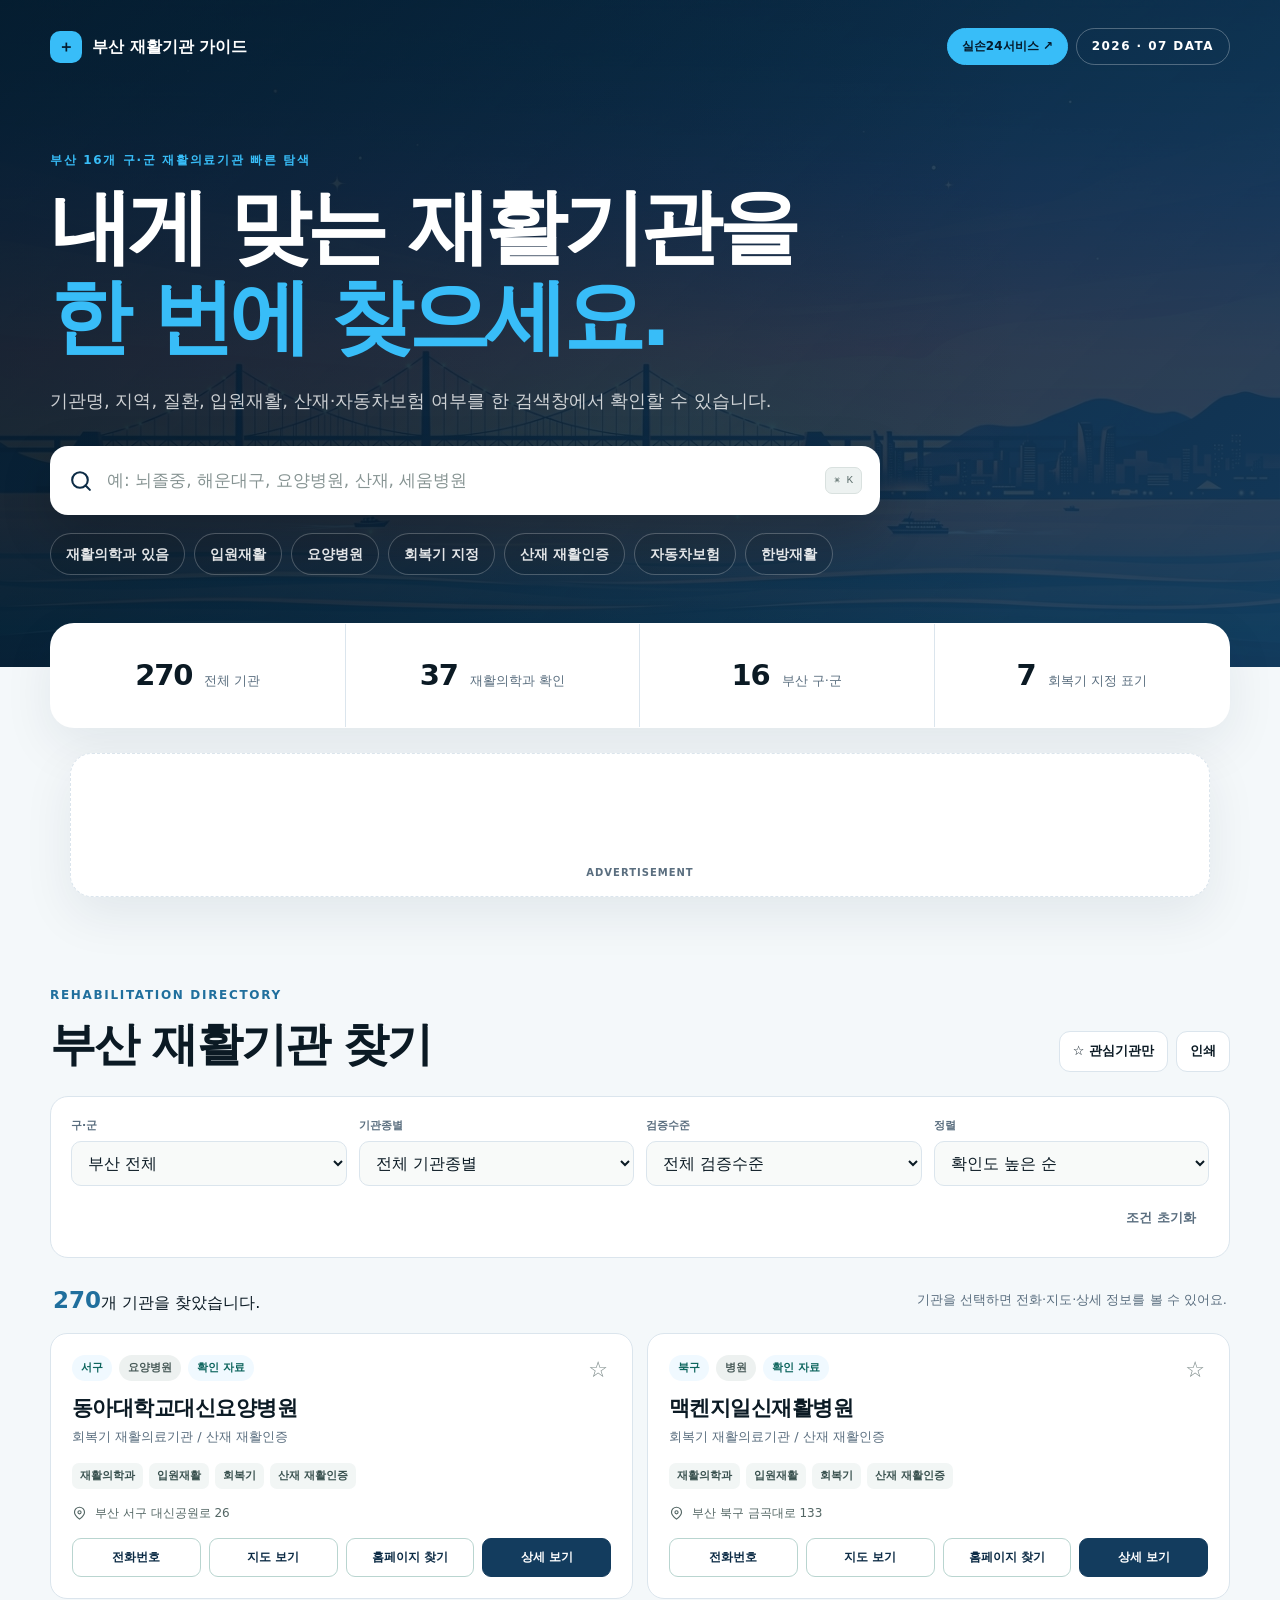
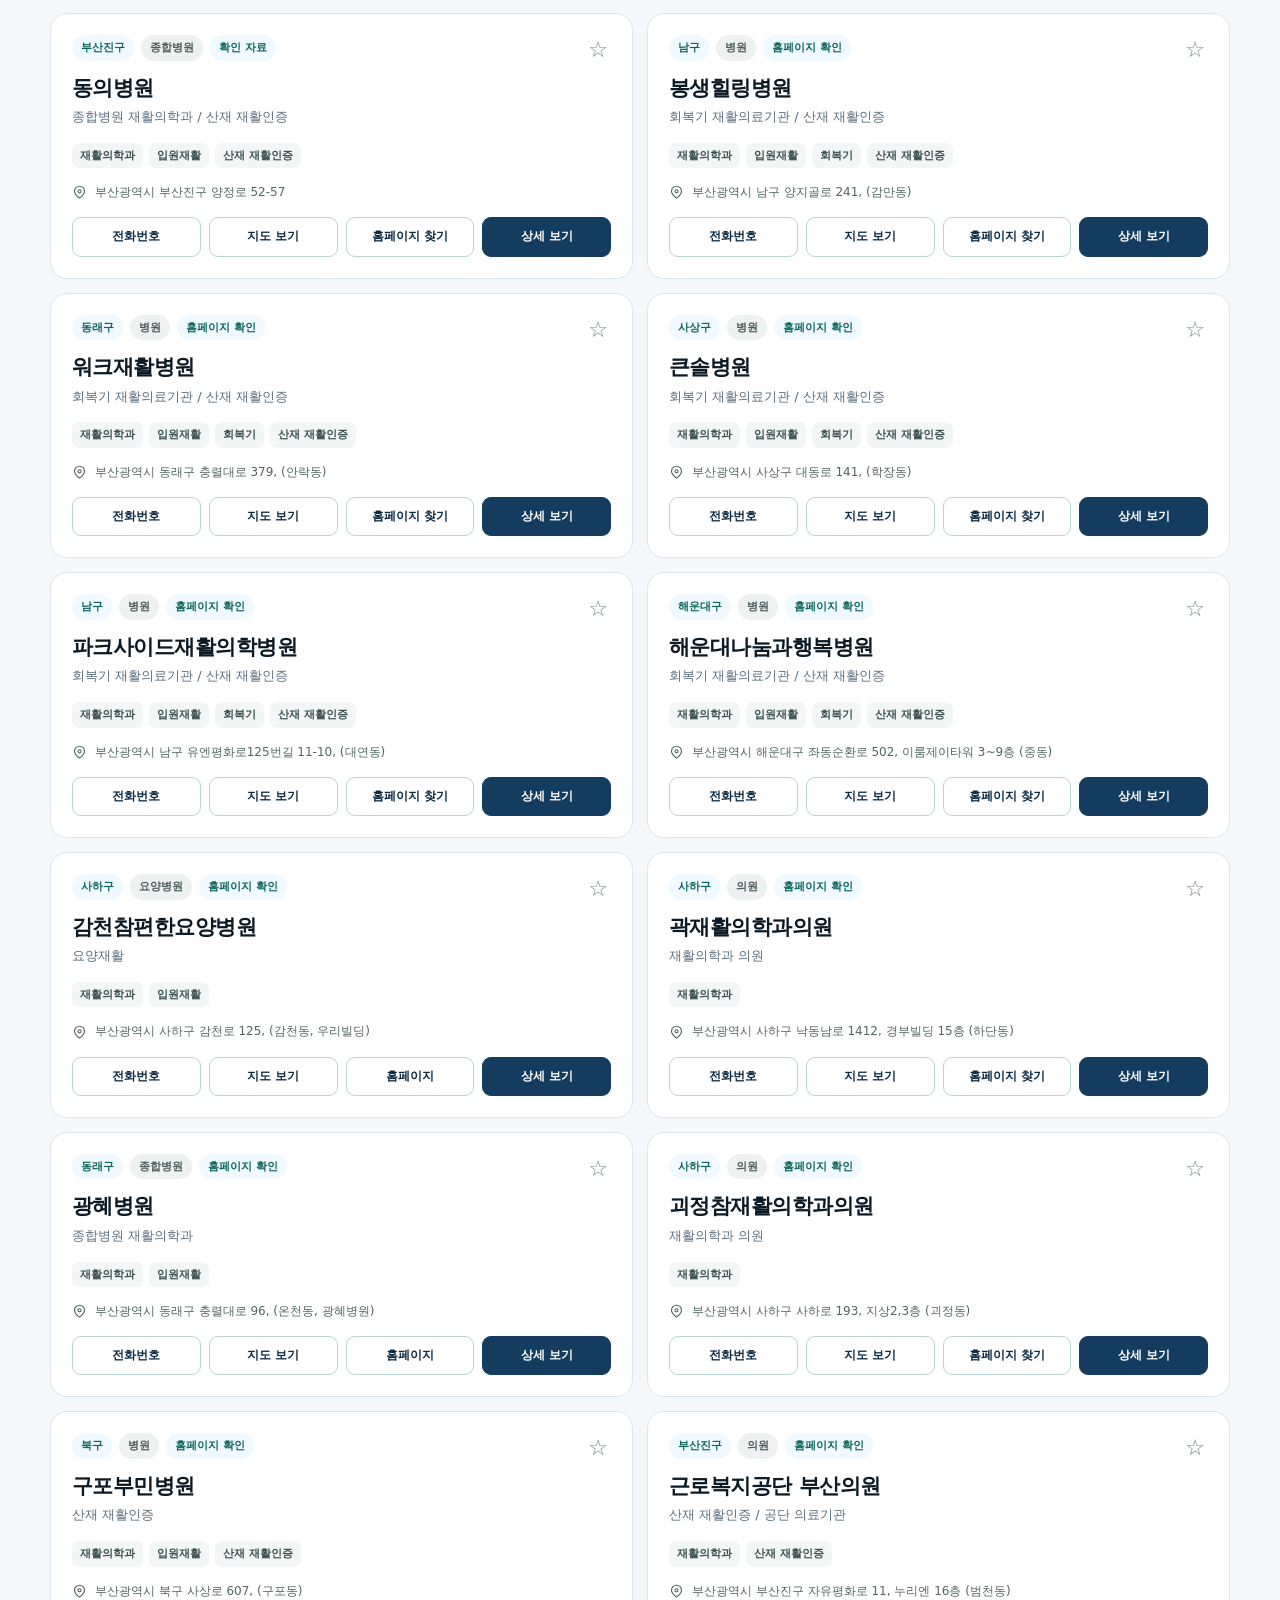
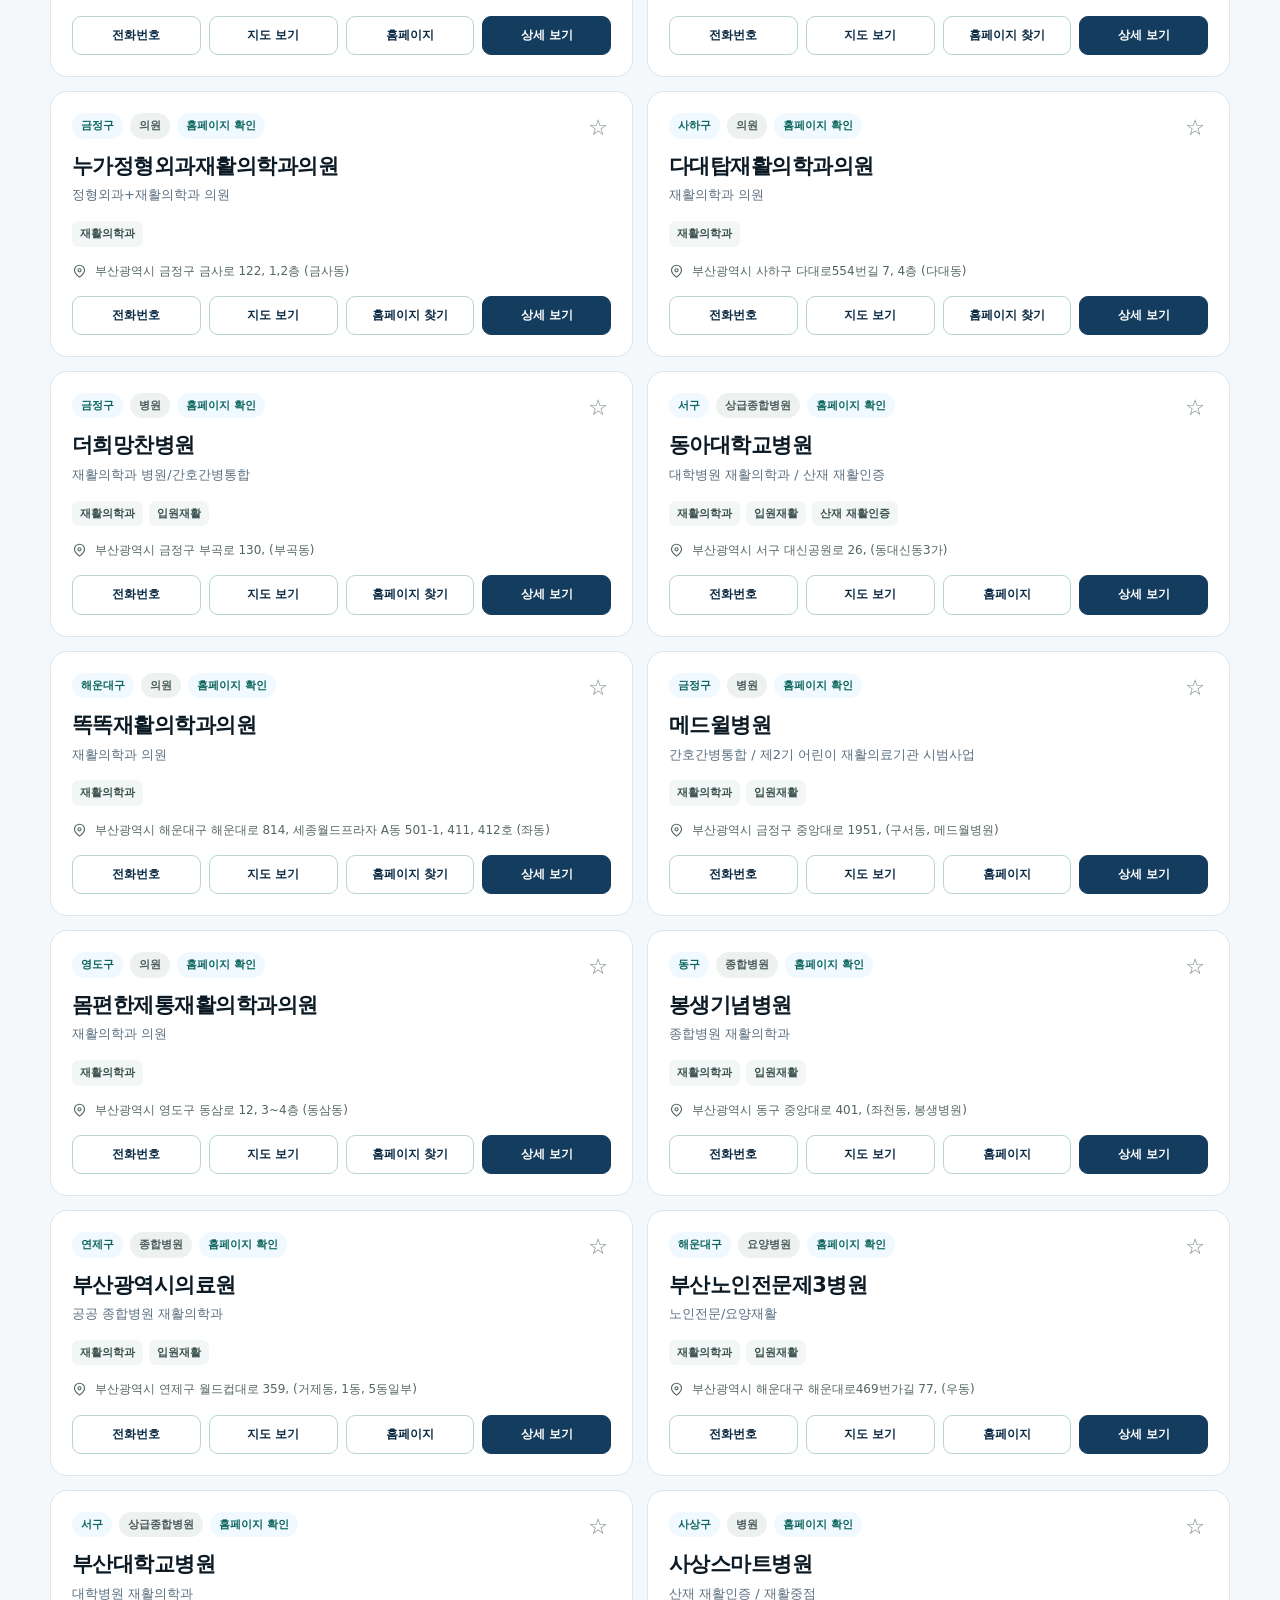
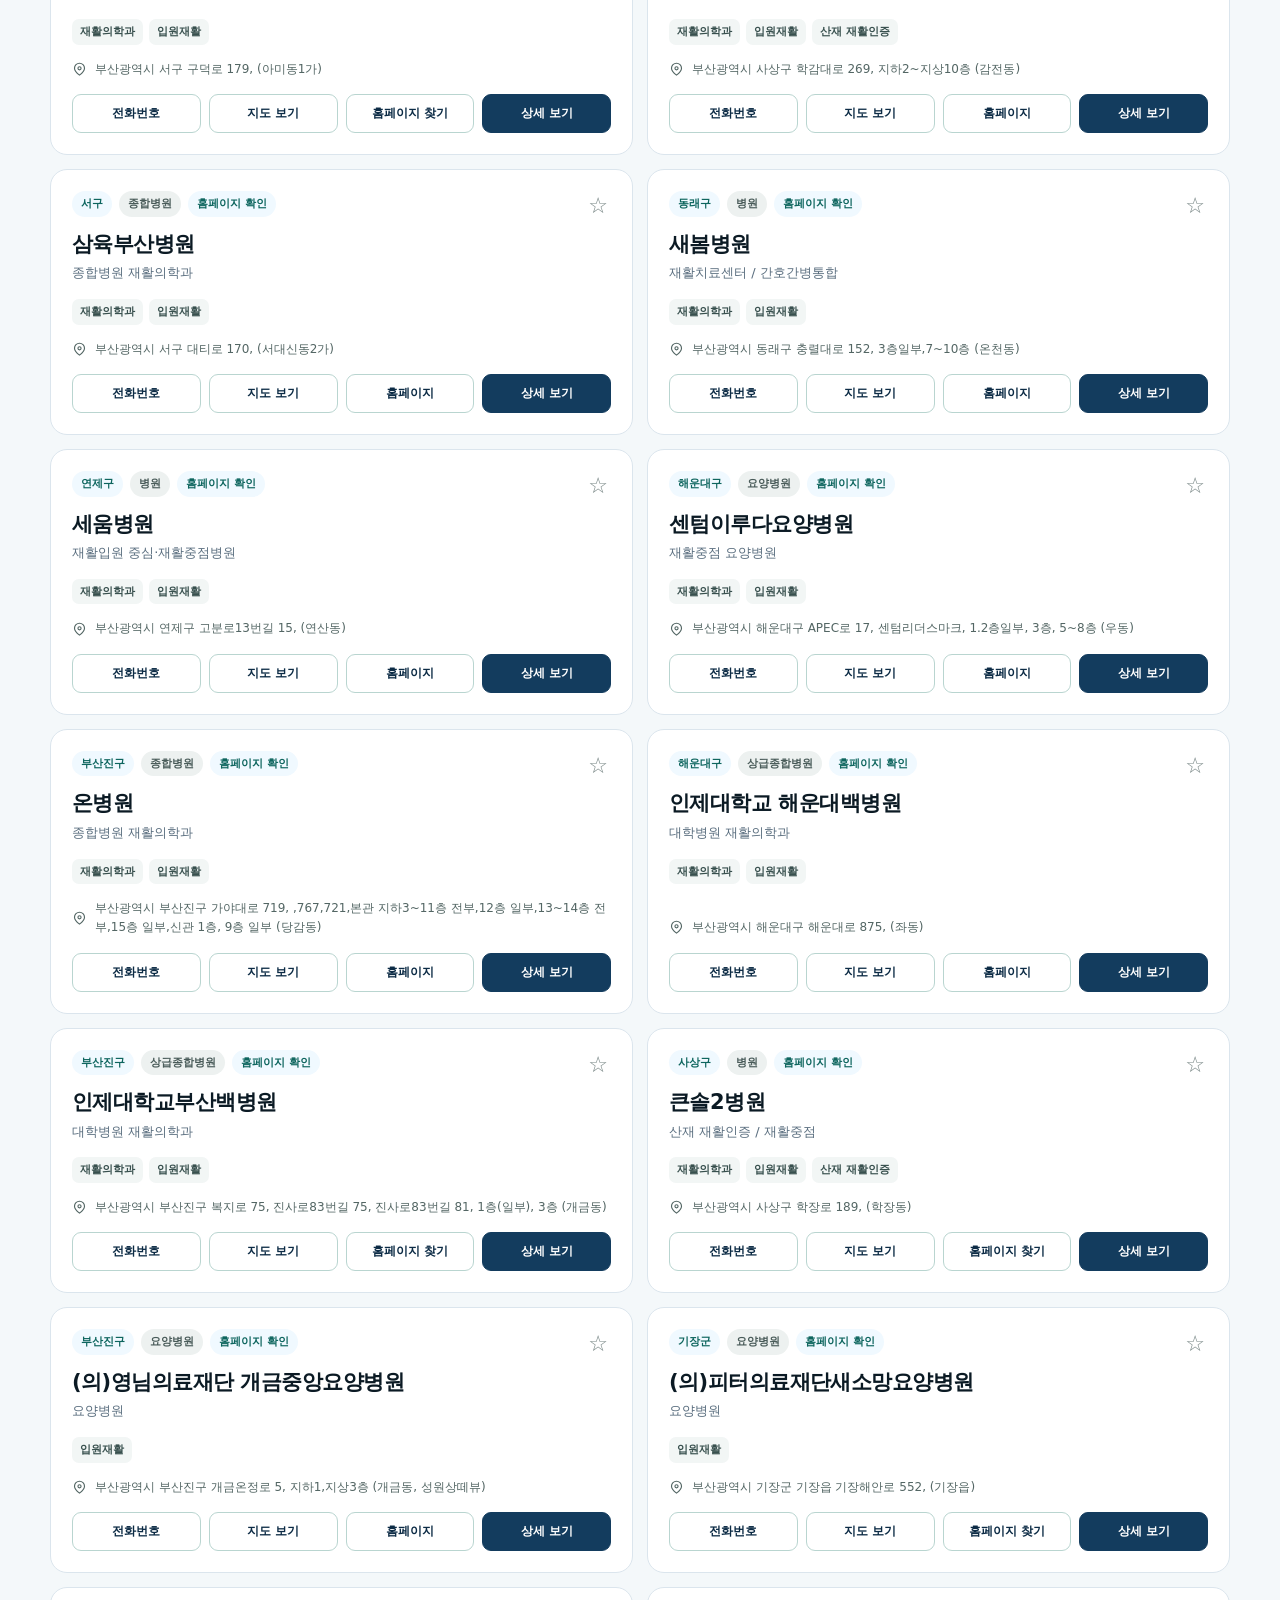
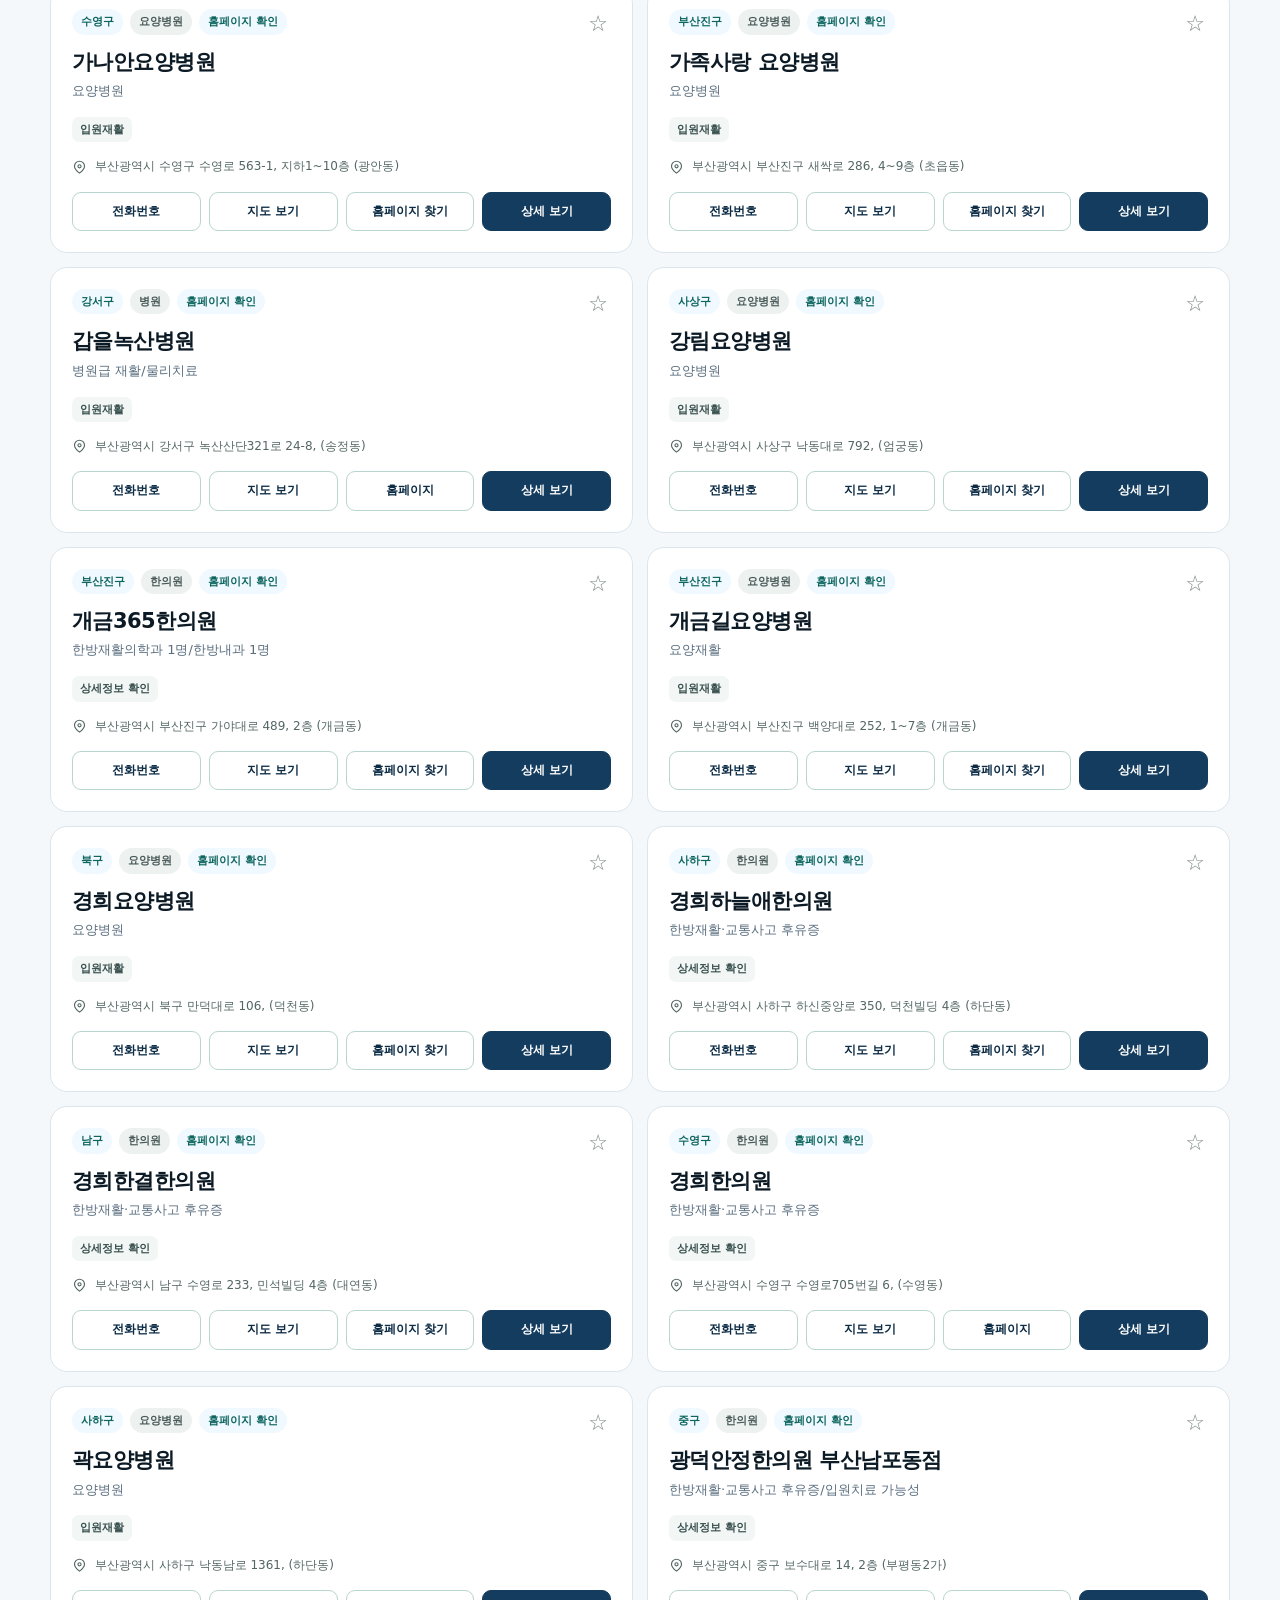
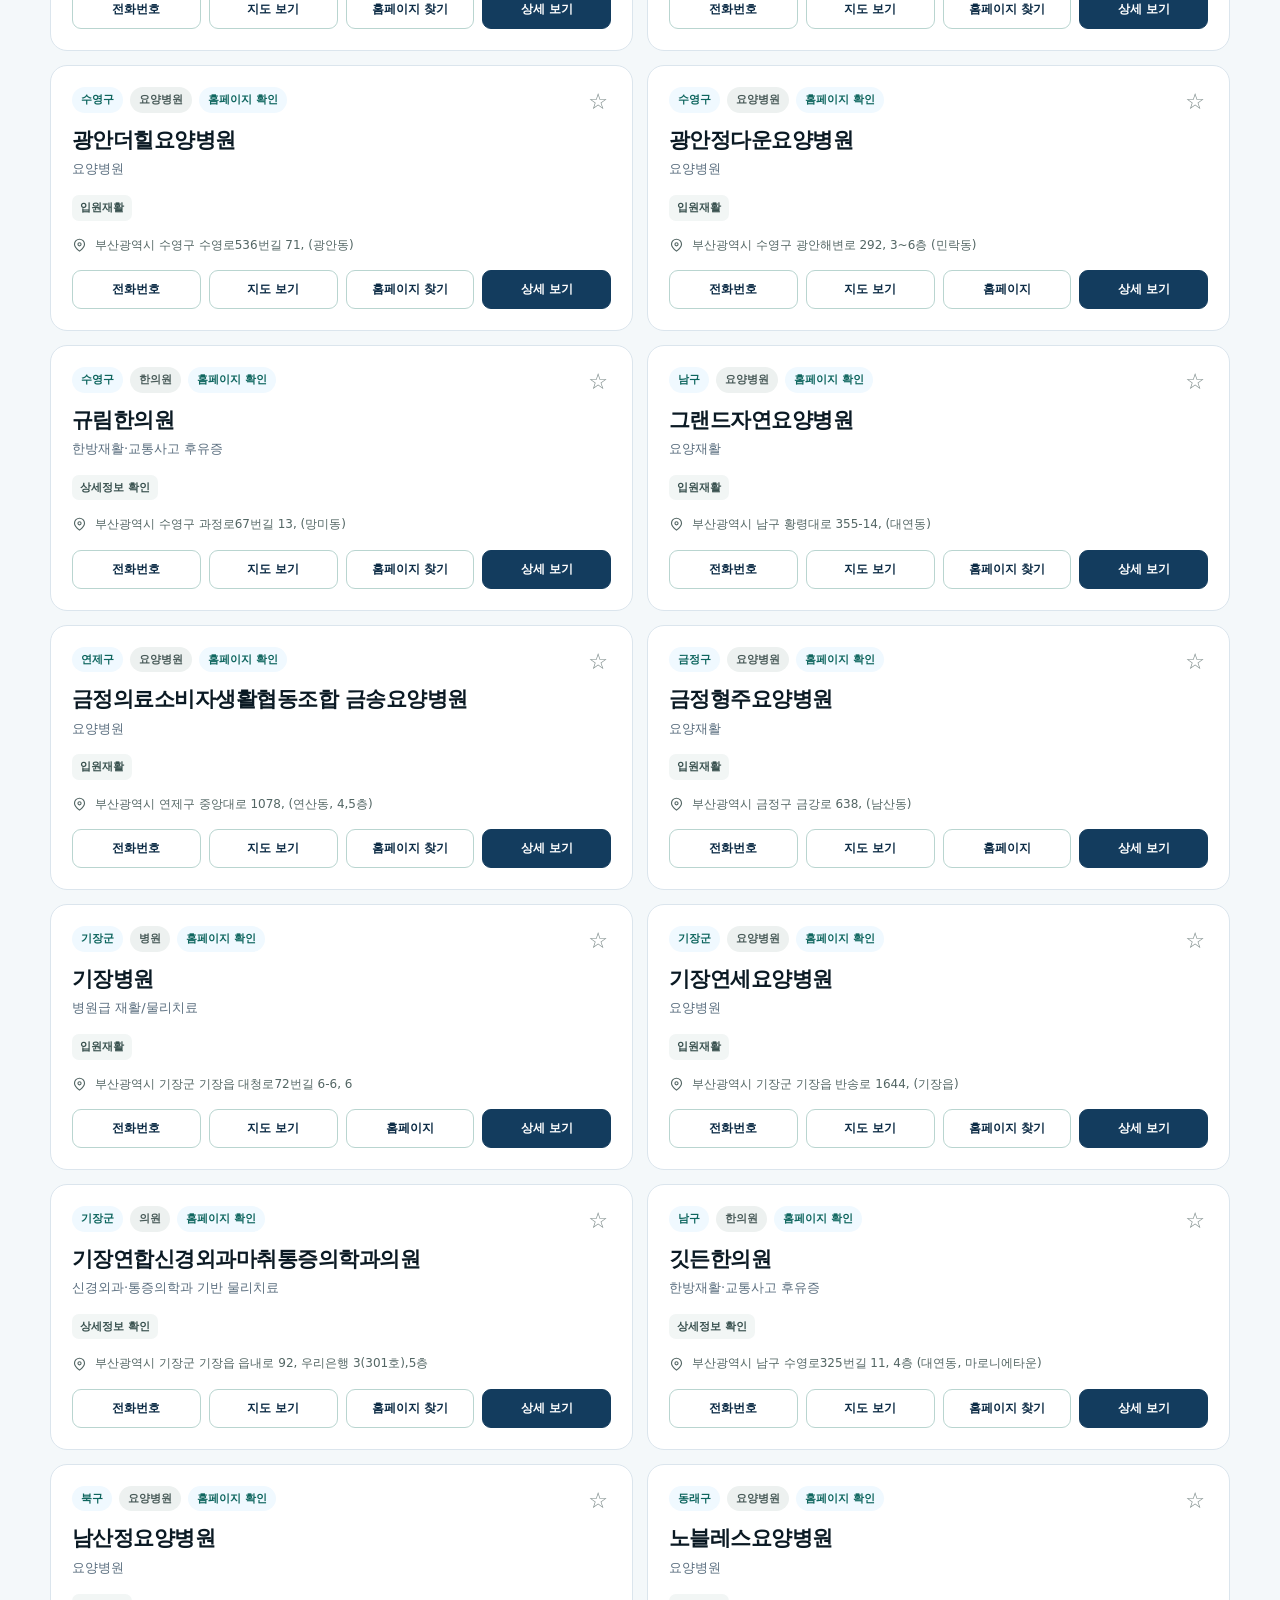
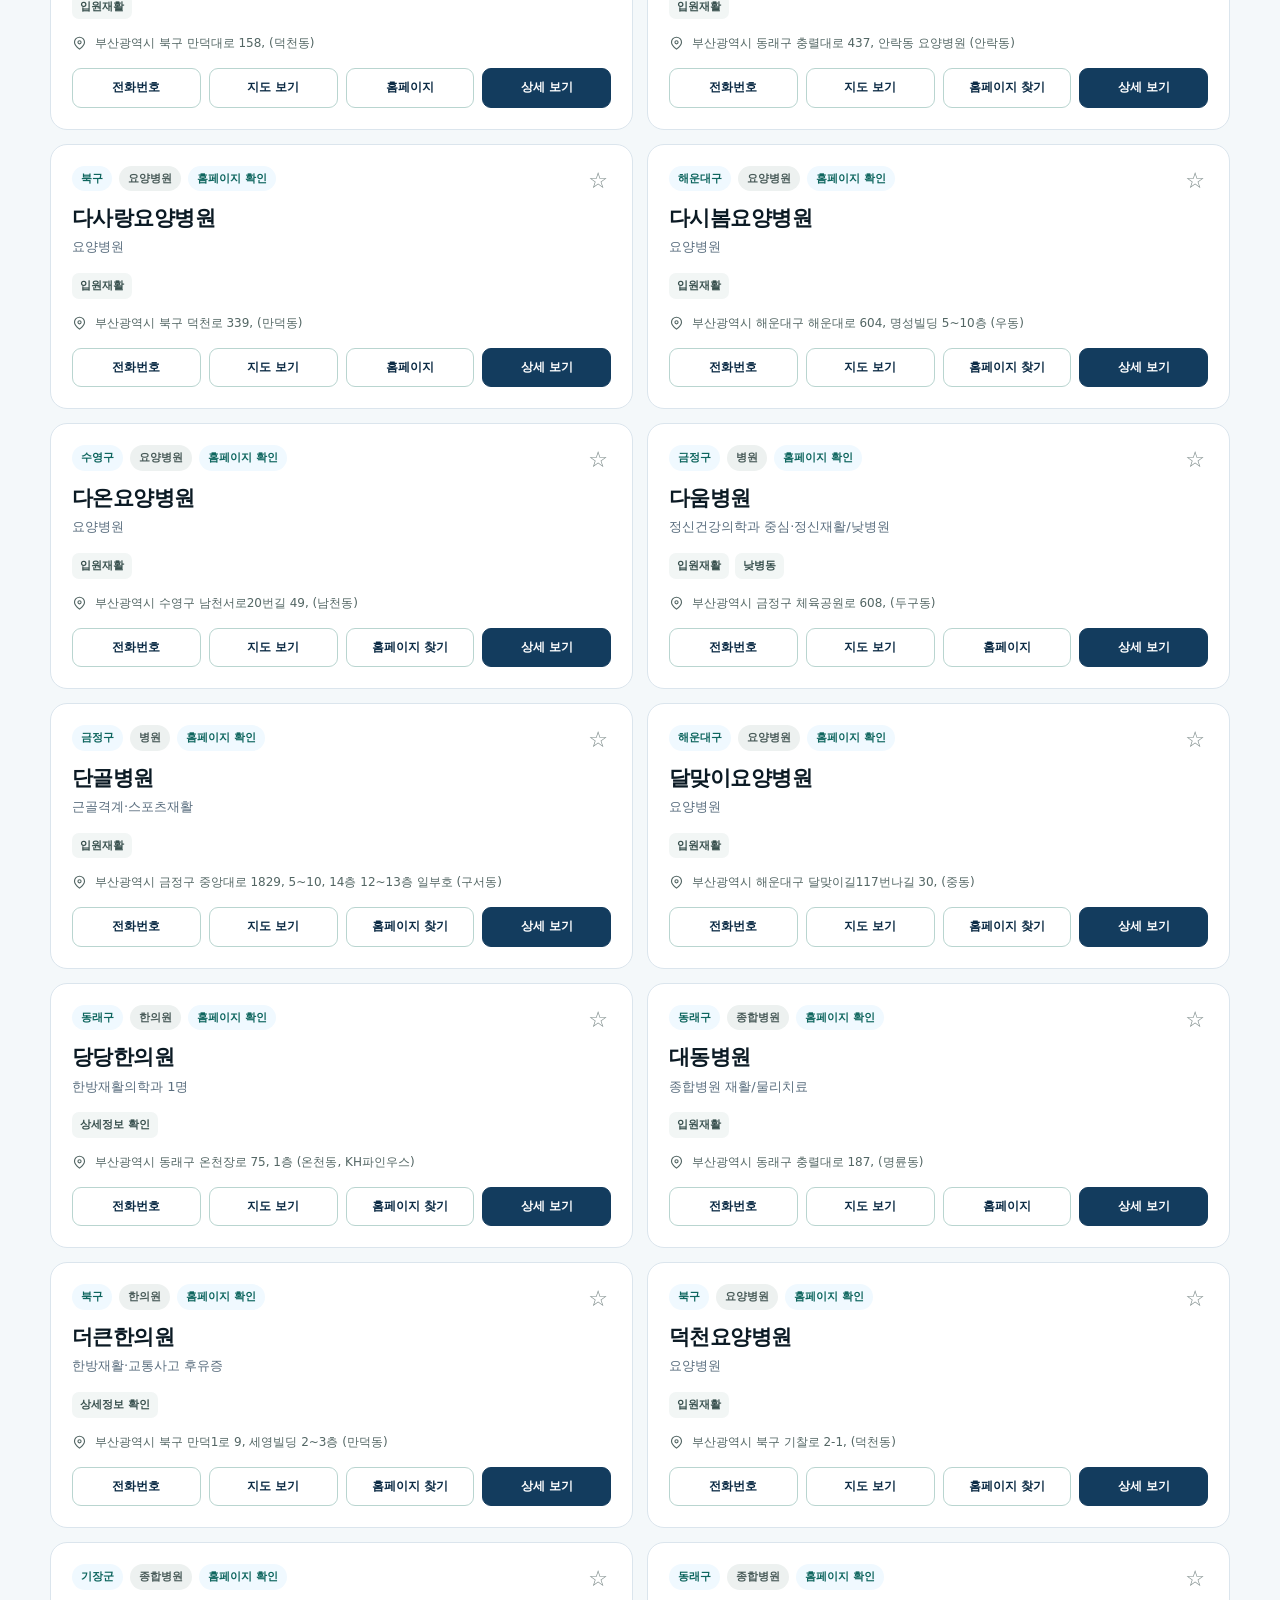
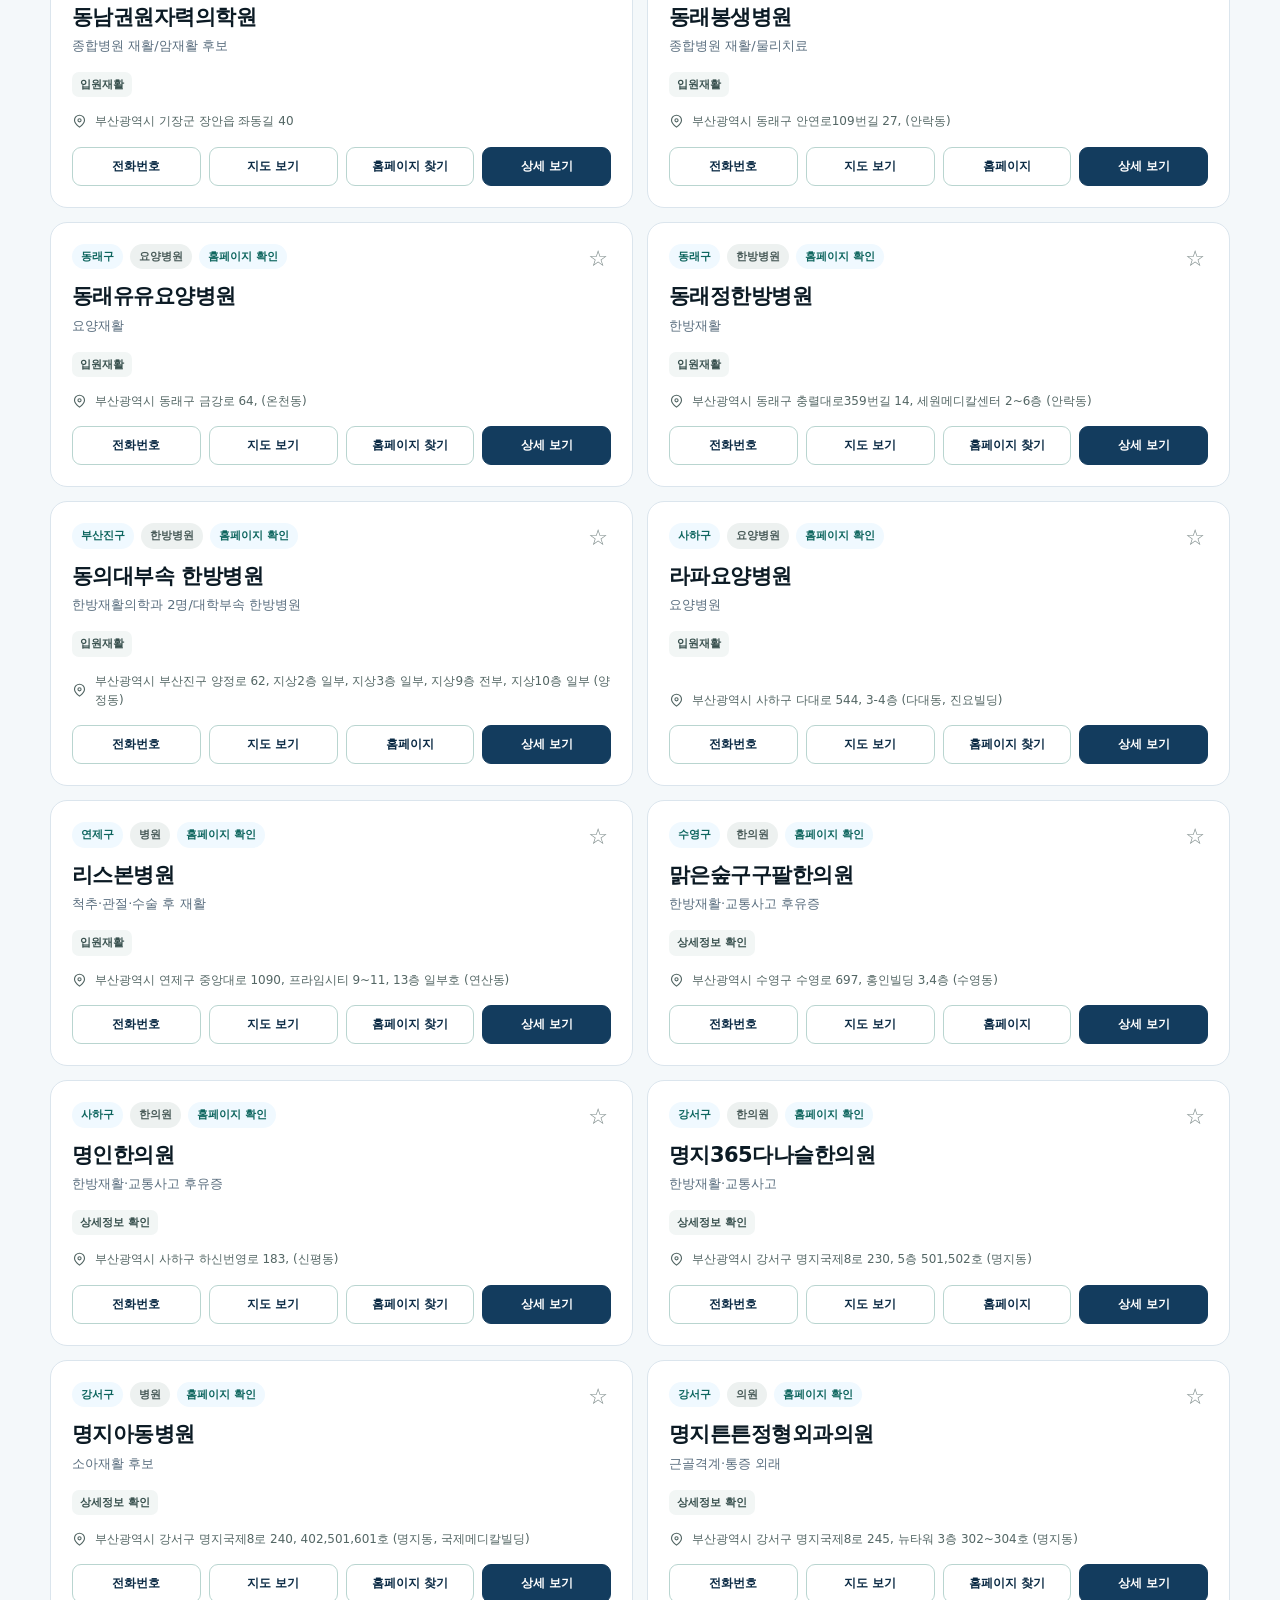
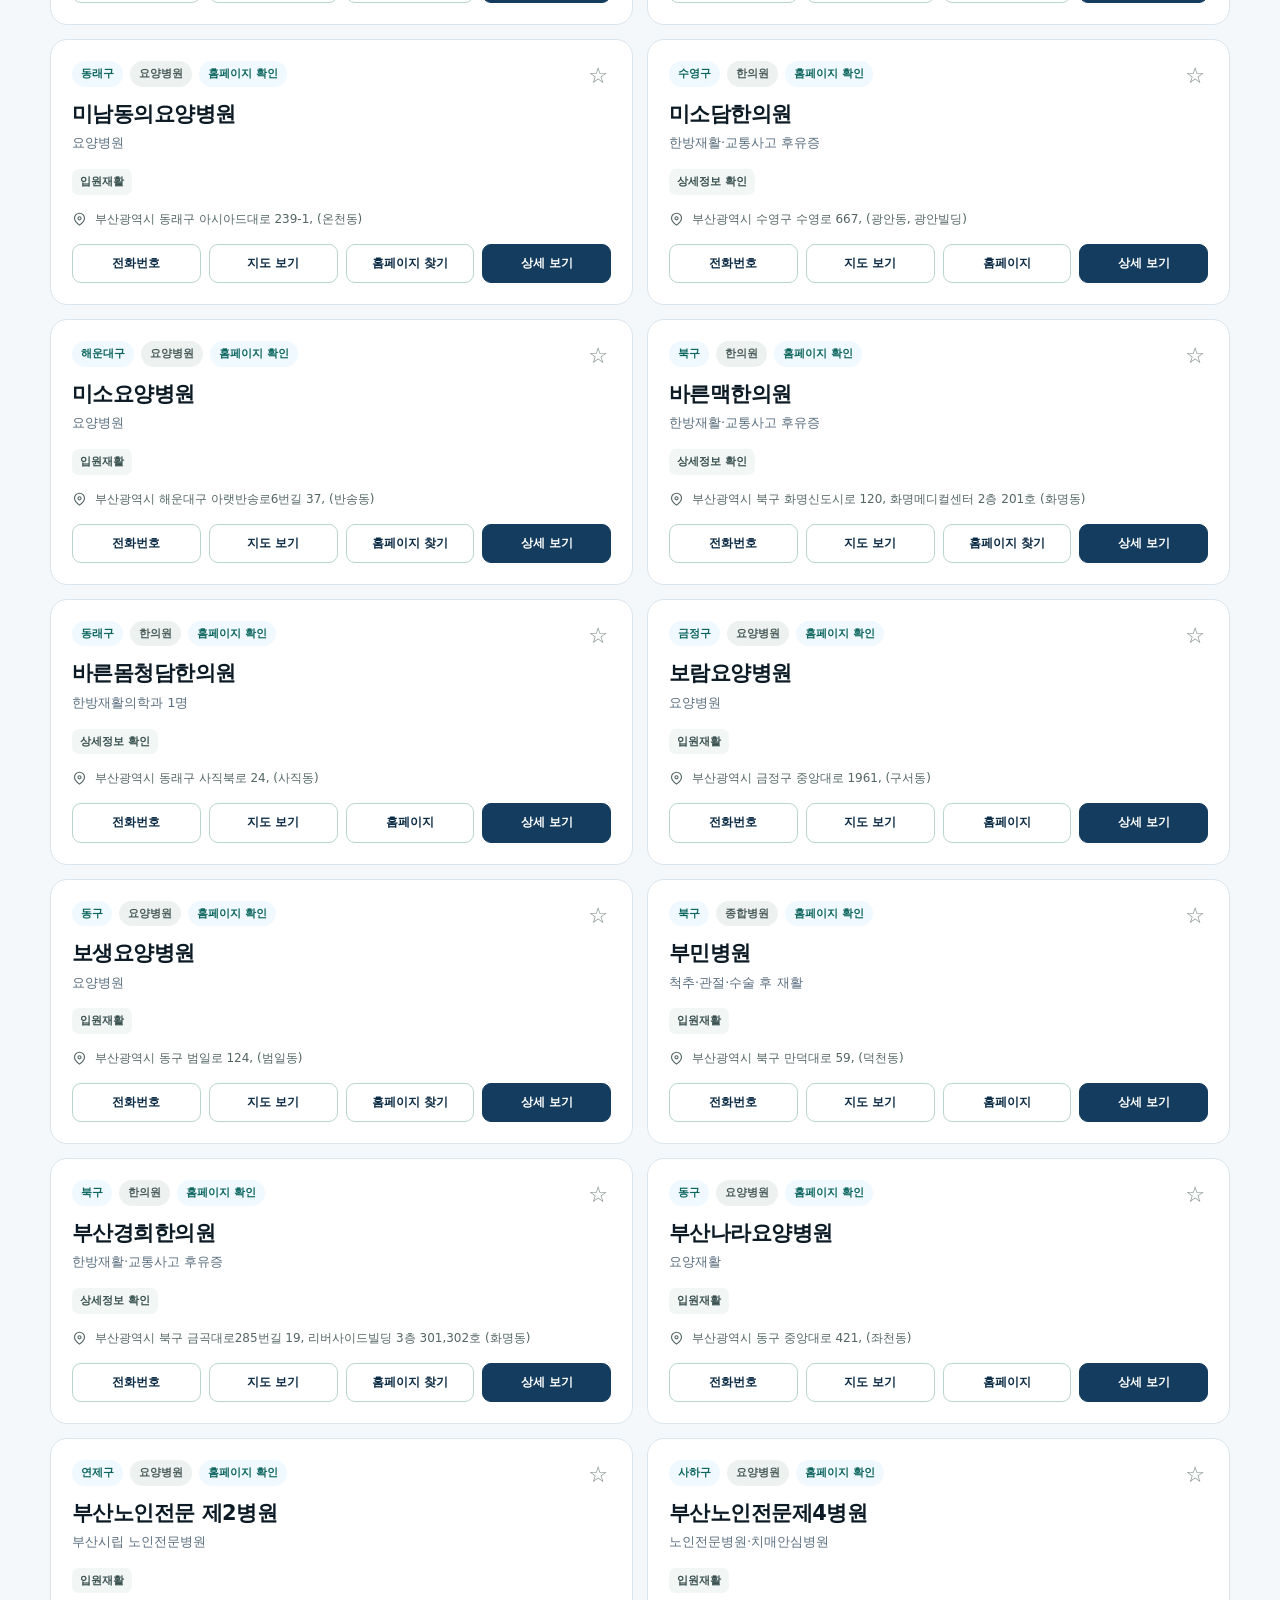
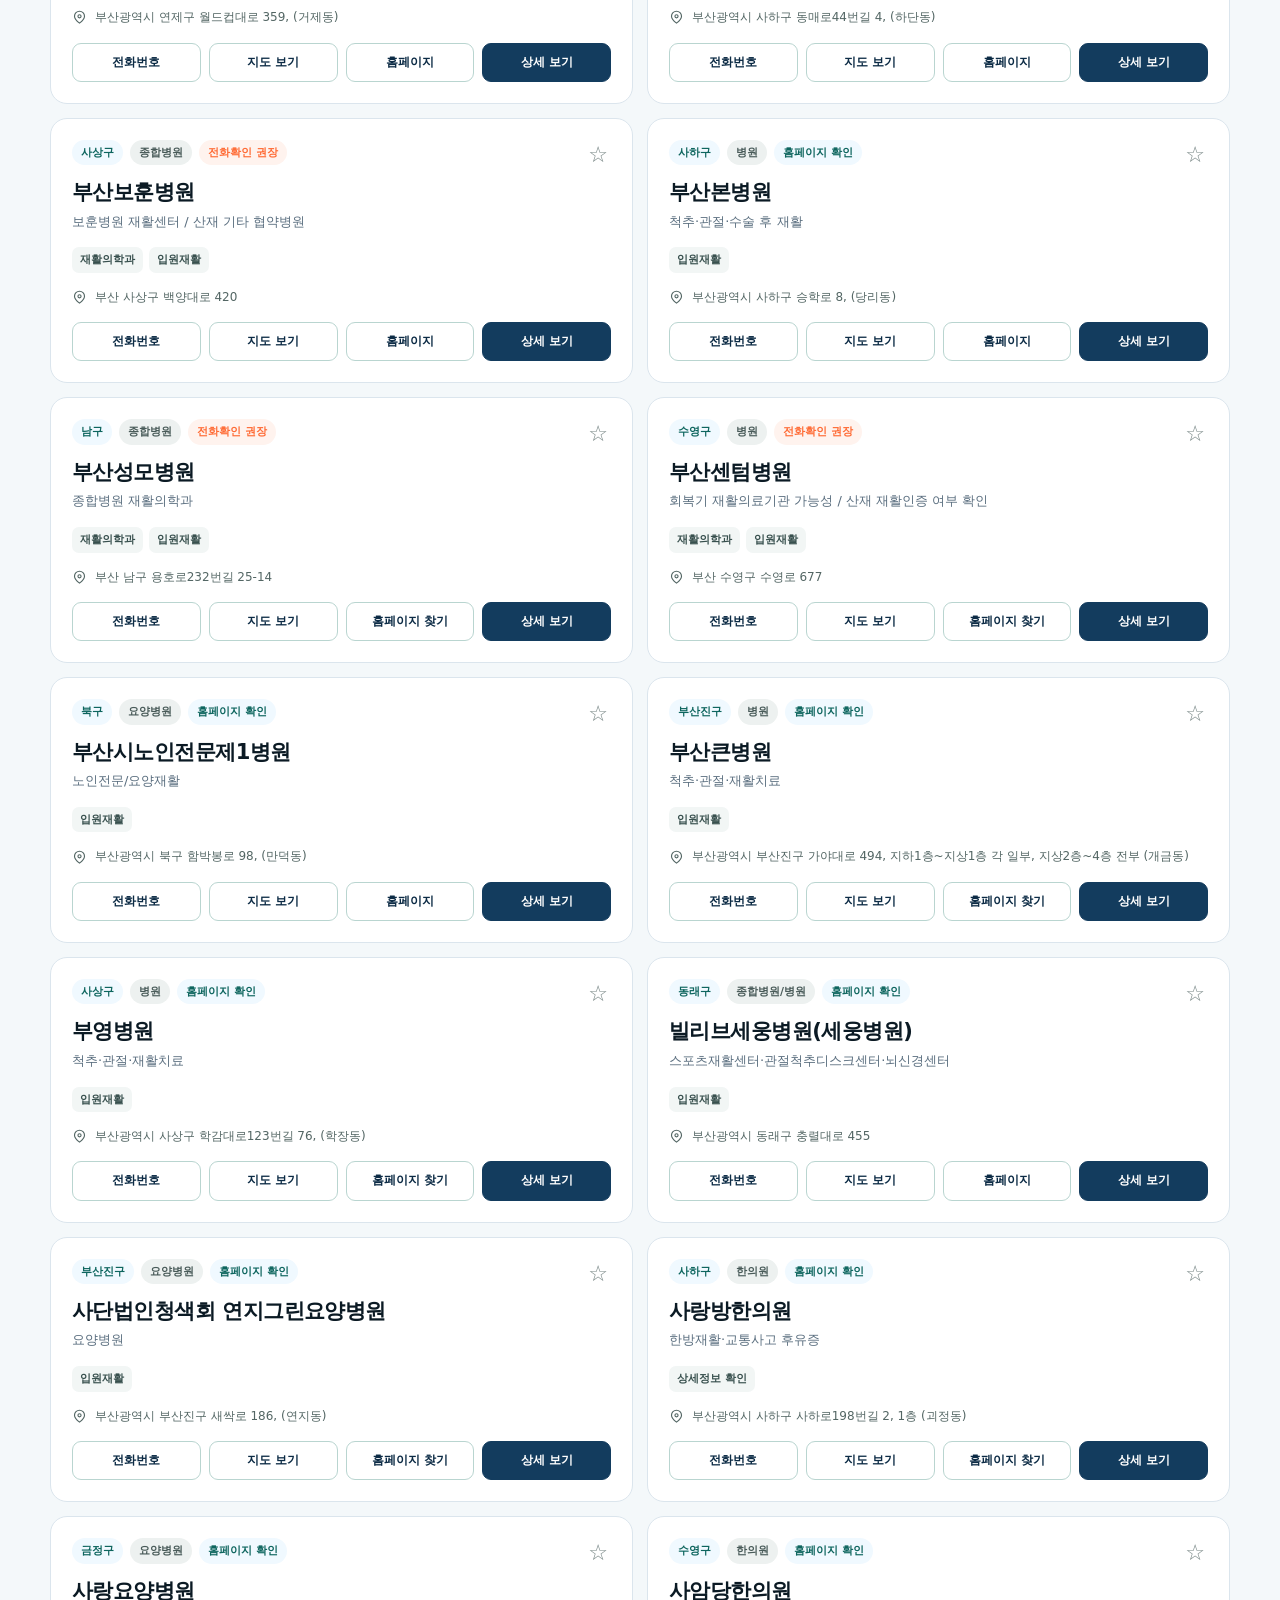
==== commit 1662e4be: "Add files via upload" ====
--- a/index.html
+++ b/index.html
@@ -7,8 +7,8 @@
   <meta name="description" content="부산 재활의학과·재활병원·재활요양병원 검색 가이드">
   <title>부산 재활기관 찾기</title>
   <link rel="stylesheet" href="styles.css">
-  <!-- 구글 애드센스 연동 스크립트 (웹 배포 및 승인 완료 후 아래 ca-pub 값을 본인 값으로 치환하고 주석을 해제해 주세요) -->
-  <!-- <script async src="https://pagead2.googlesyndication.com/pagead/js/adsbygoogle.js?client=ca-pub-XXXXXXXXXXXXXXXX" crossorigin="anonymous"></script> -->
+  <!-- 구글 애드센스 연동 스크립트 -->
+  <script async src="https://pagead2.googlesyndication.com/pagead/js/adsbygoogle.js?client=ca-pub-8777128879154634" crossorigin="anonymous"></script>
 </head>
 <body>
   <header class="hero">
@@ -44,7 +44,6 @@
         <button data-preset="workers">산재 재활인증</button>
         <button data-preset="auto">자동차보험</button>
         <button data-preset="oriental">한방재활</button>
-        <button data-preset="call">전화 확인필요</button>
       </div>
     </div>
   </header>
@@ -63,7 +62,7 @@
         <!-- 실제 구글 애드센스 광고 단위 코드를 복사하여 아래에 붙여넣으세요 -->
         <ins class="adsbygoogle"
              style="display:inline-block;width:728px;height:90px"
-             data-ad-client="ca-pub-XXXXXXXXXXXXXXXX"
+             data-ad-client="ca-pub-8777128879154634"
              data-ad-slot="XXXXXXXXXX"></ins>
         <script>
              (adsbygoogle = window.adsbygoogle || []).push({});
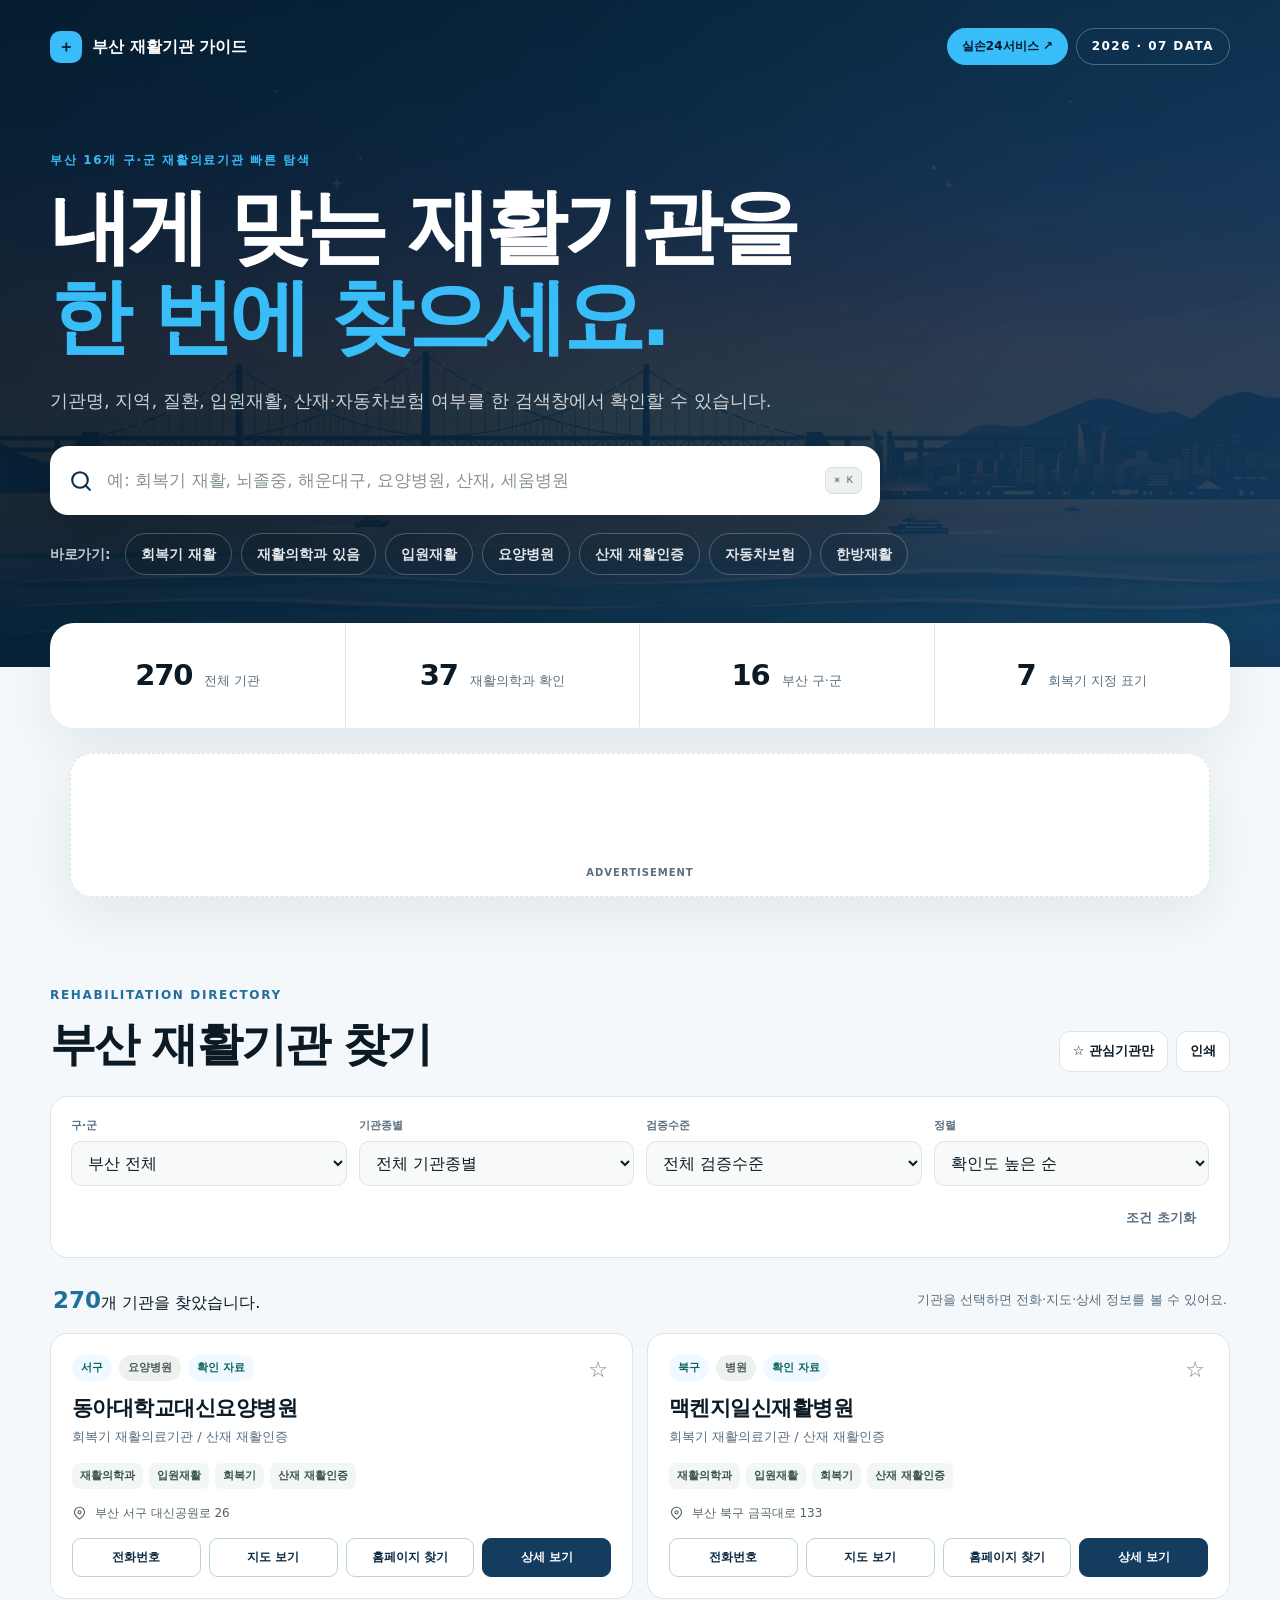
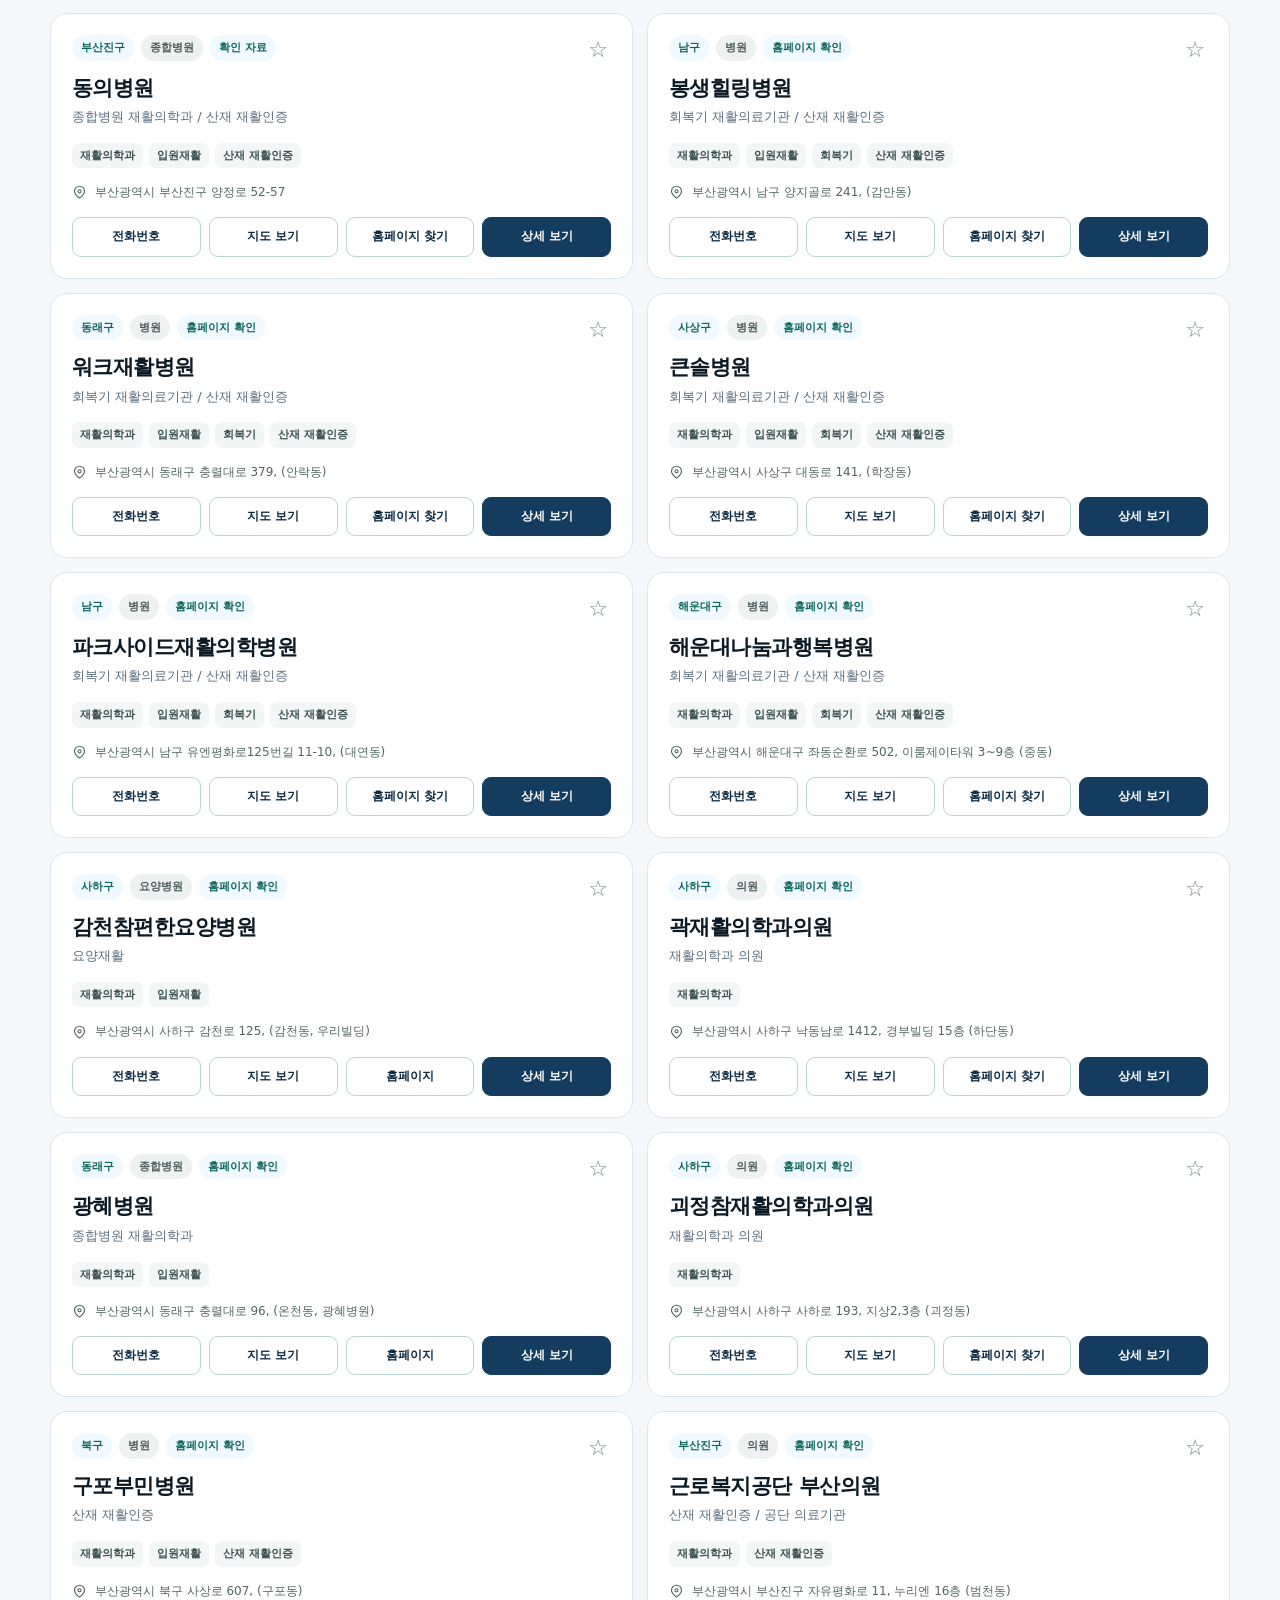
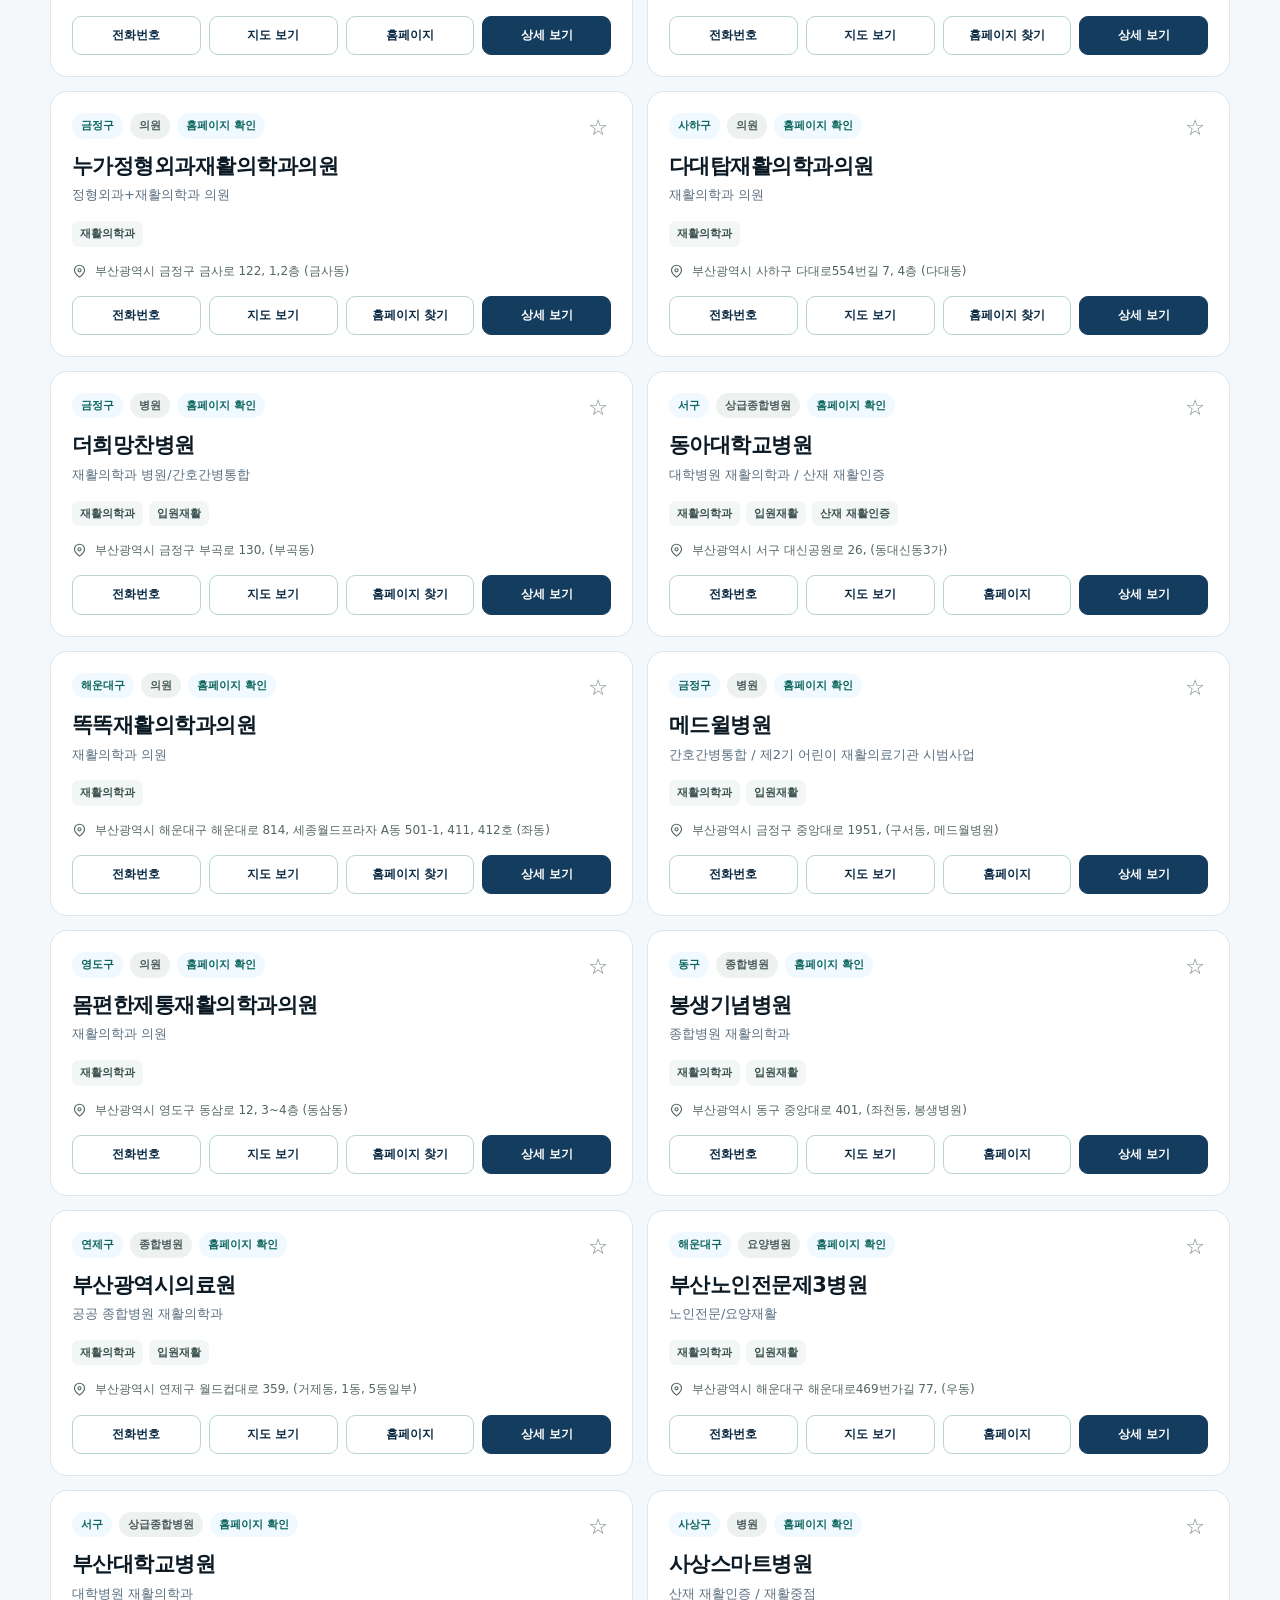
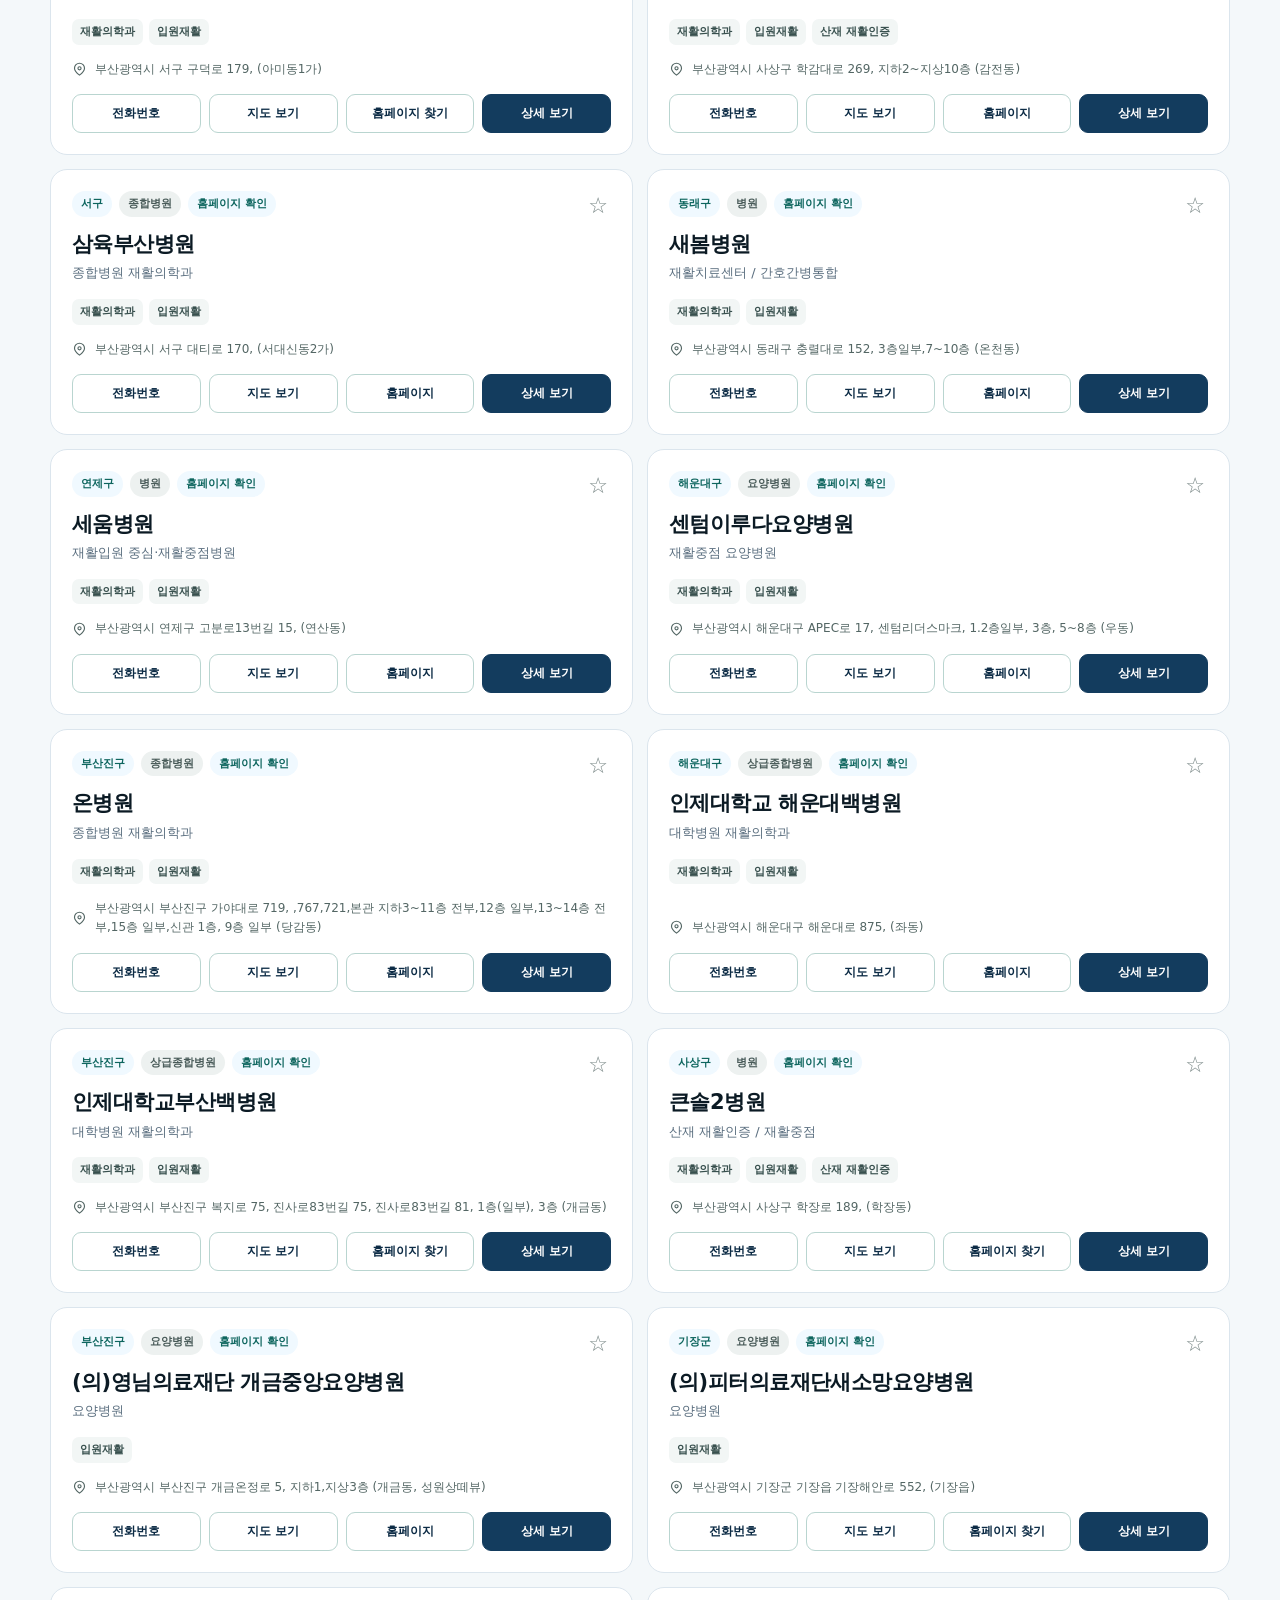
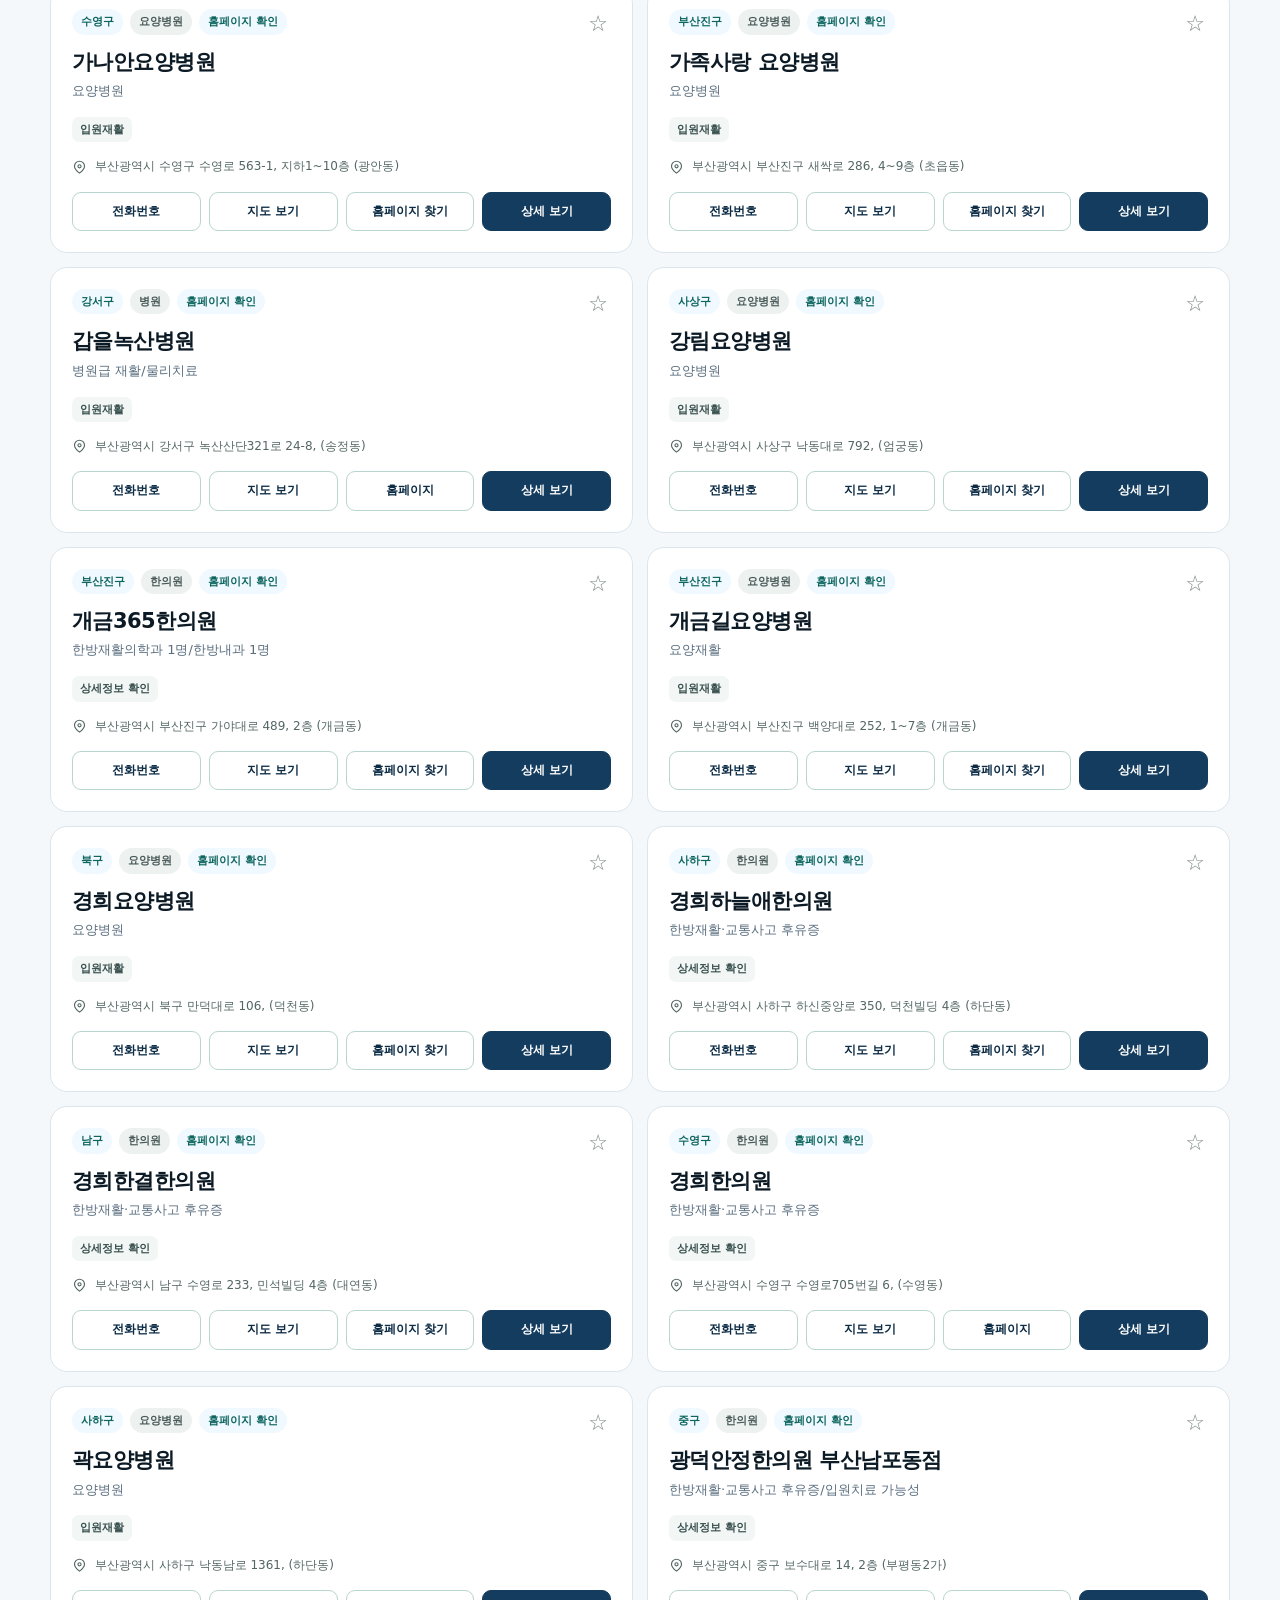
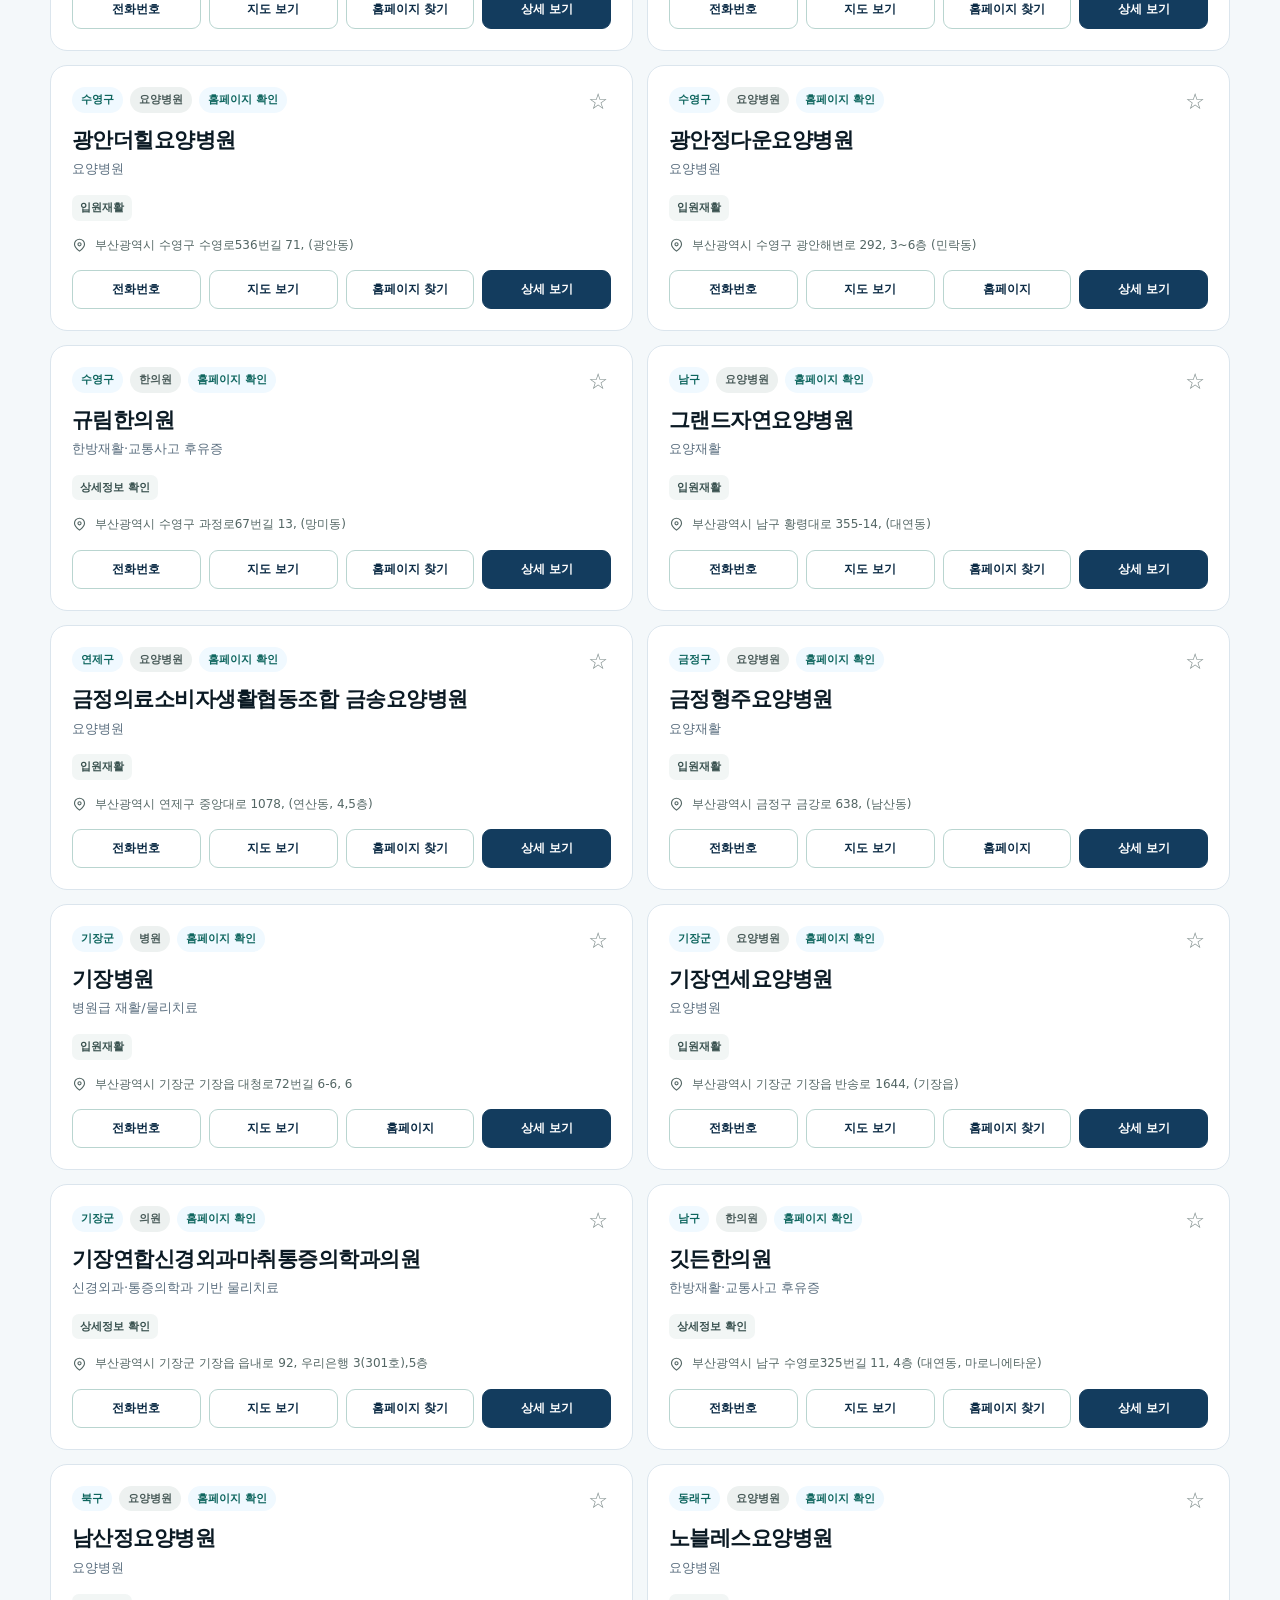
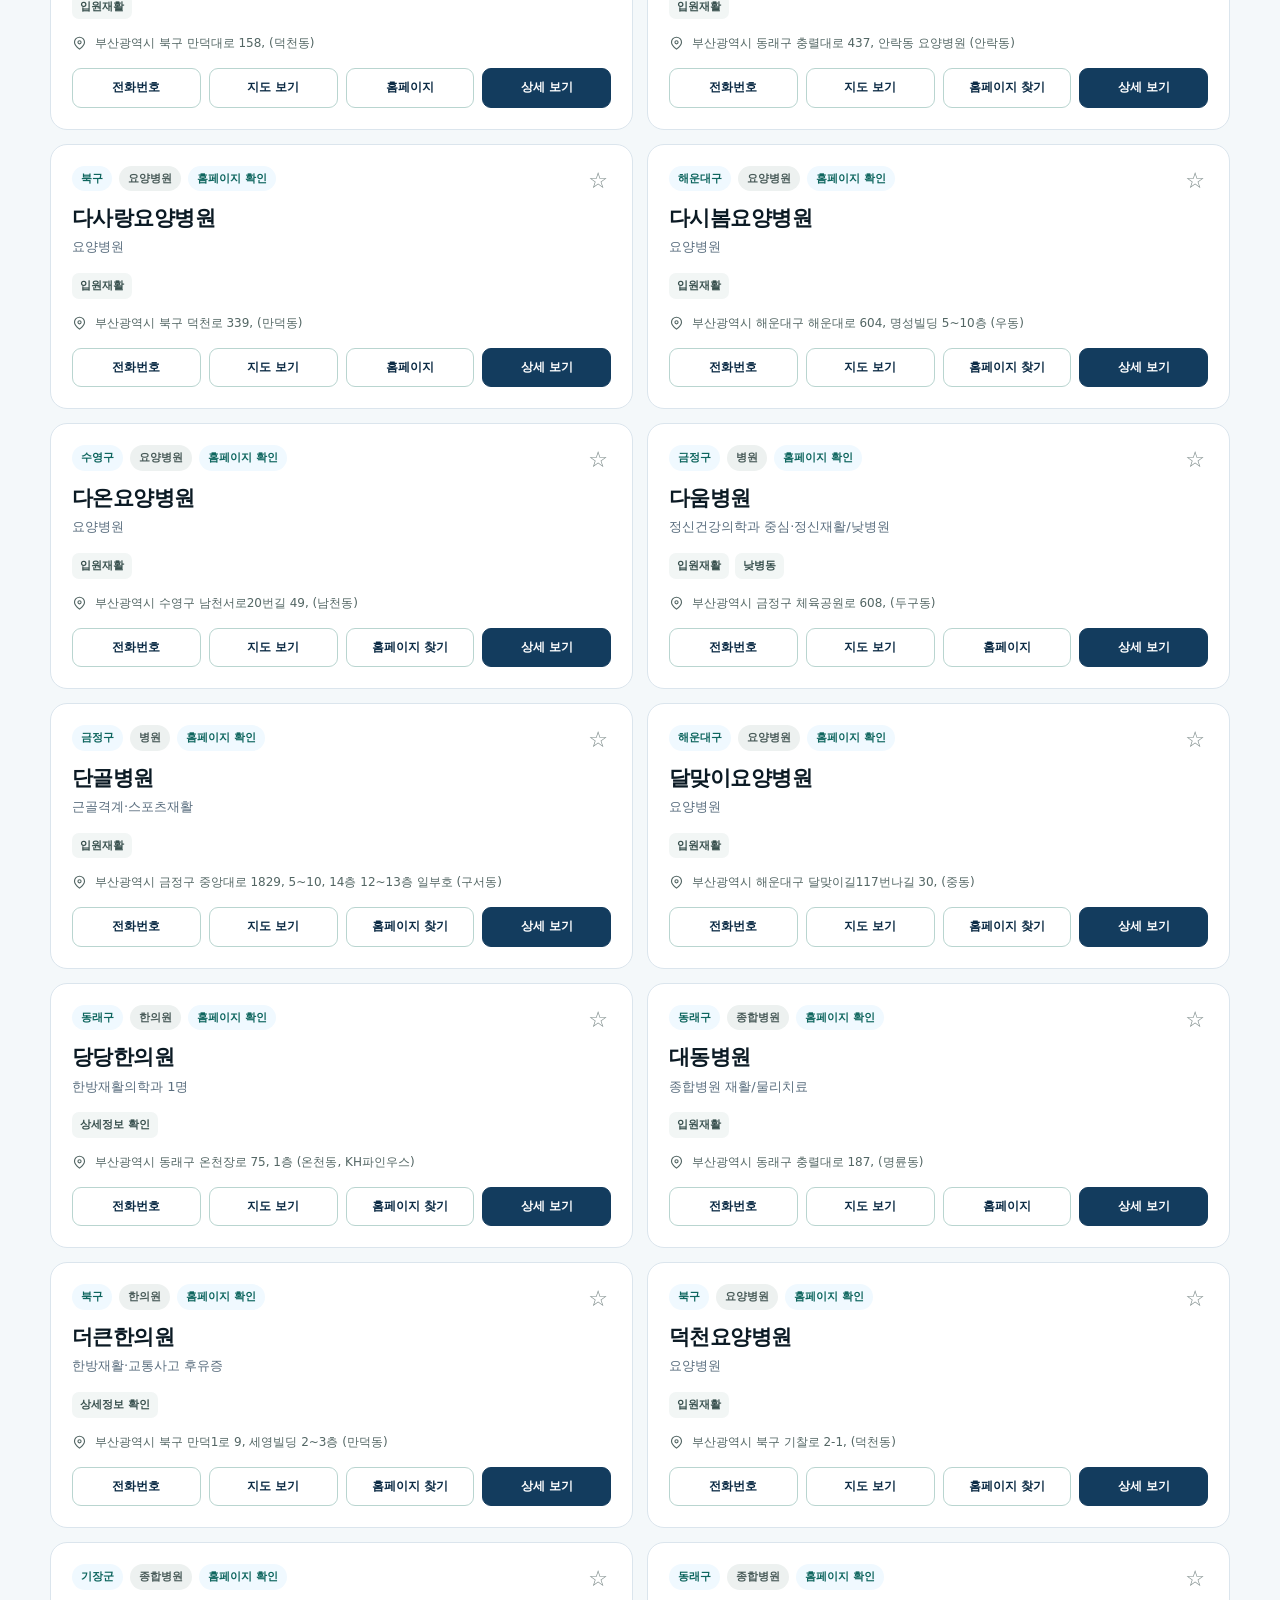
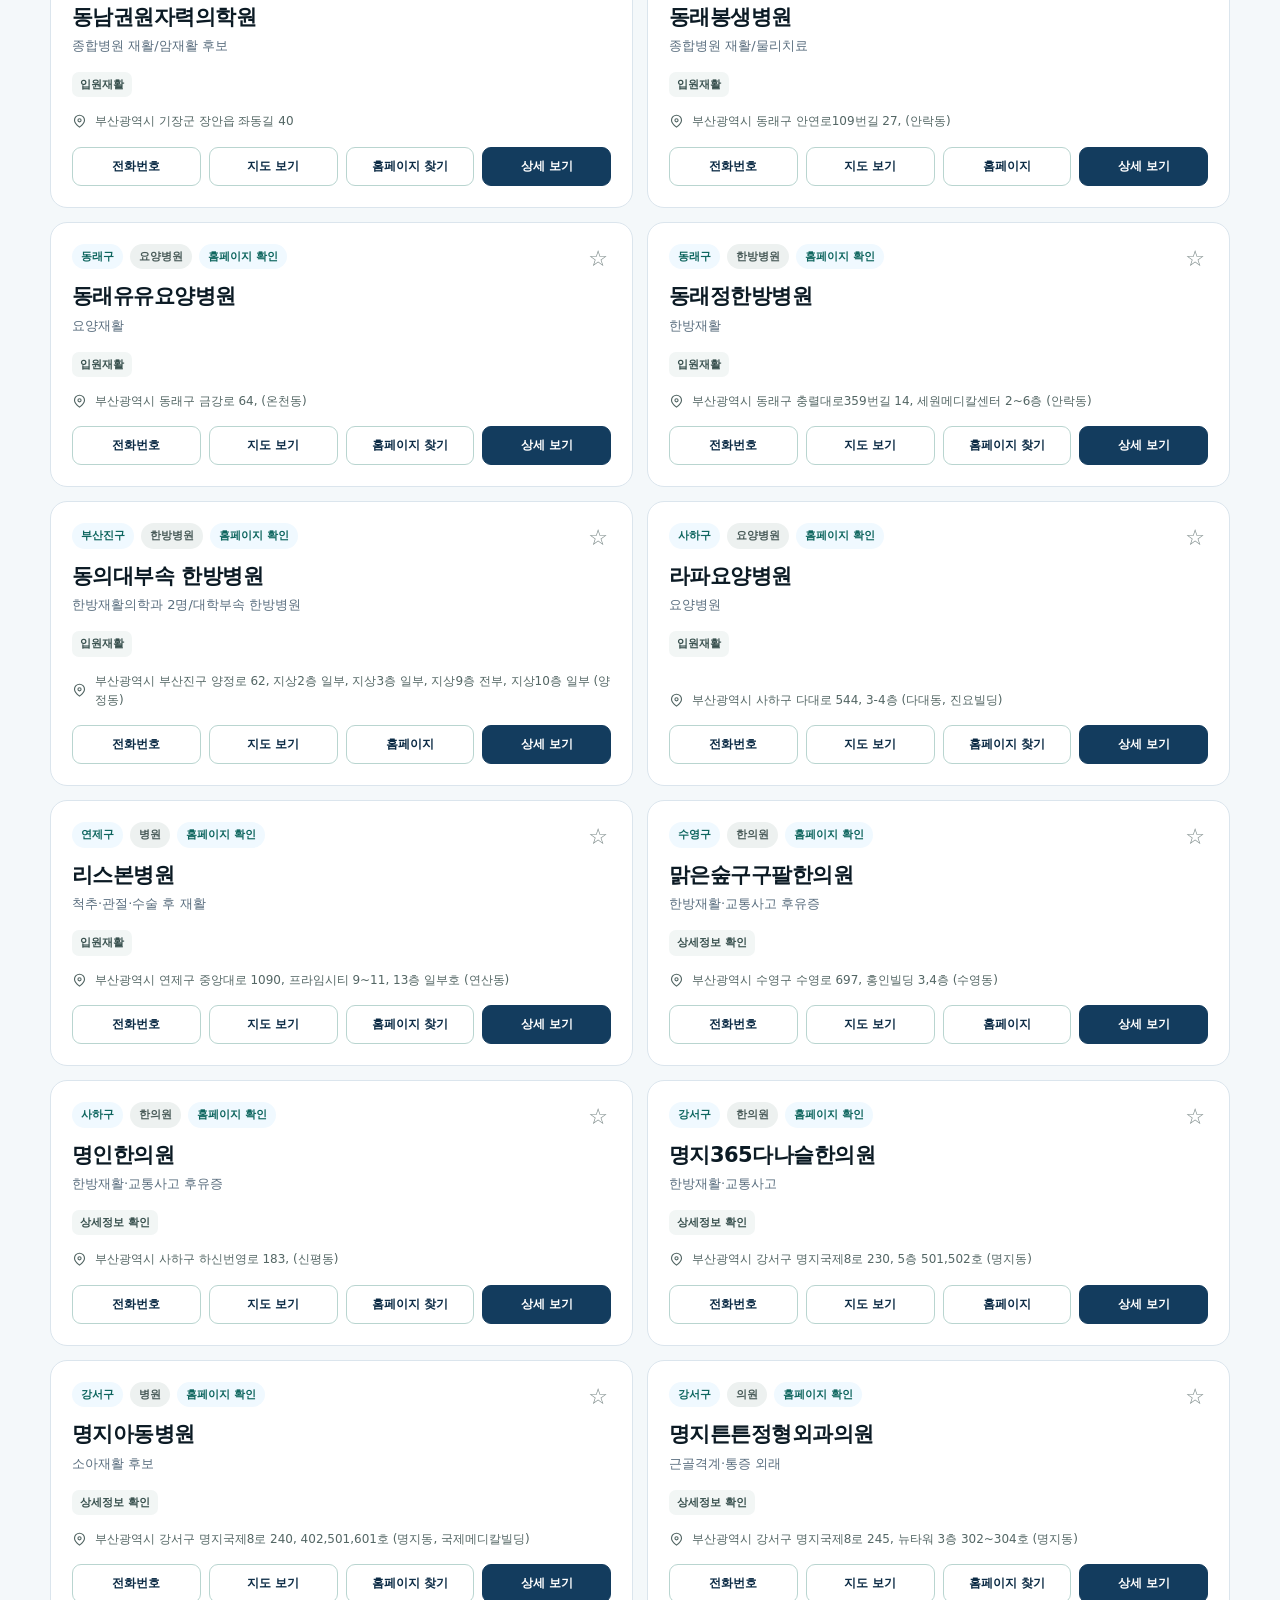
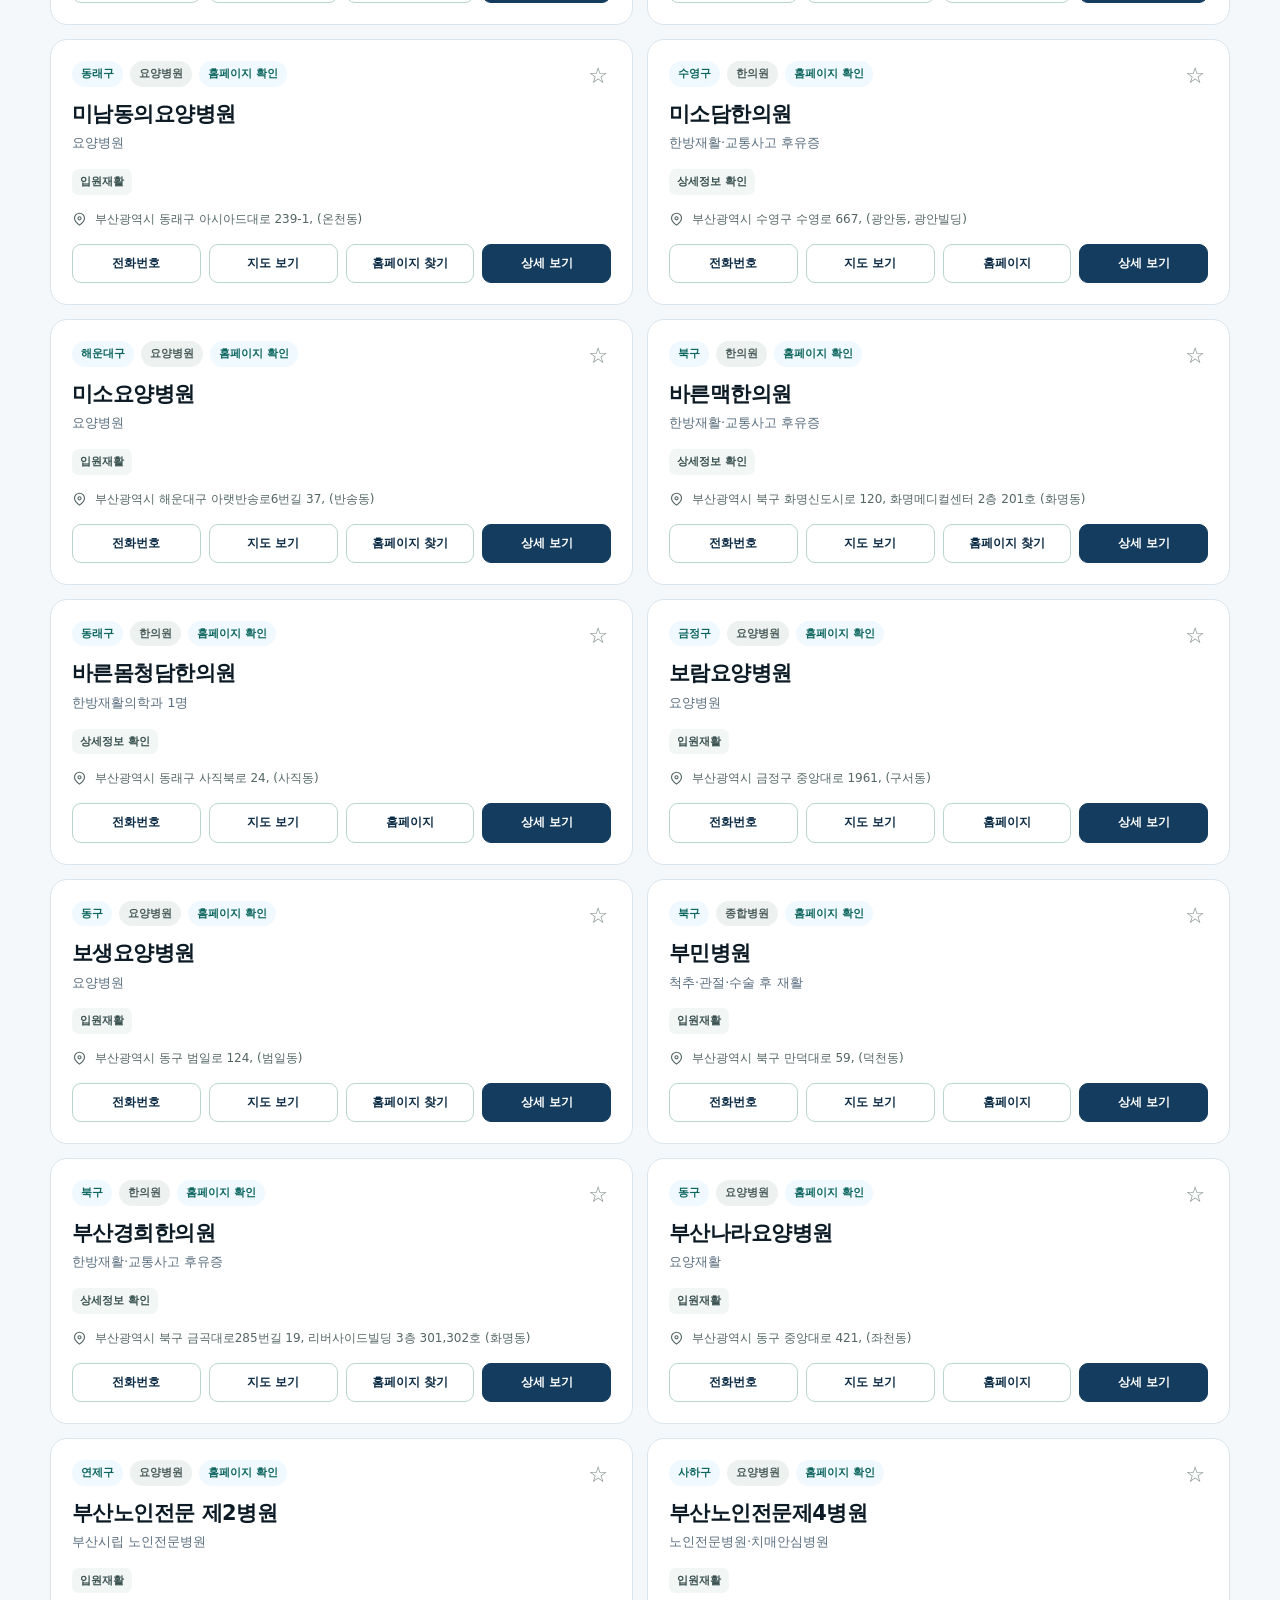
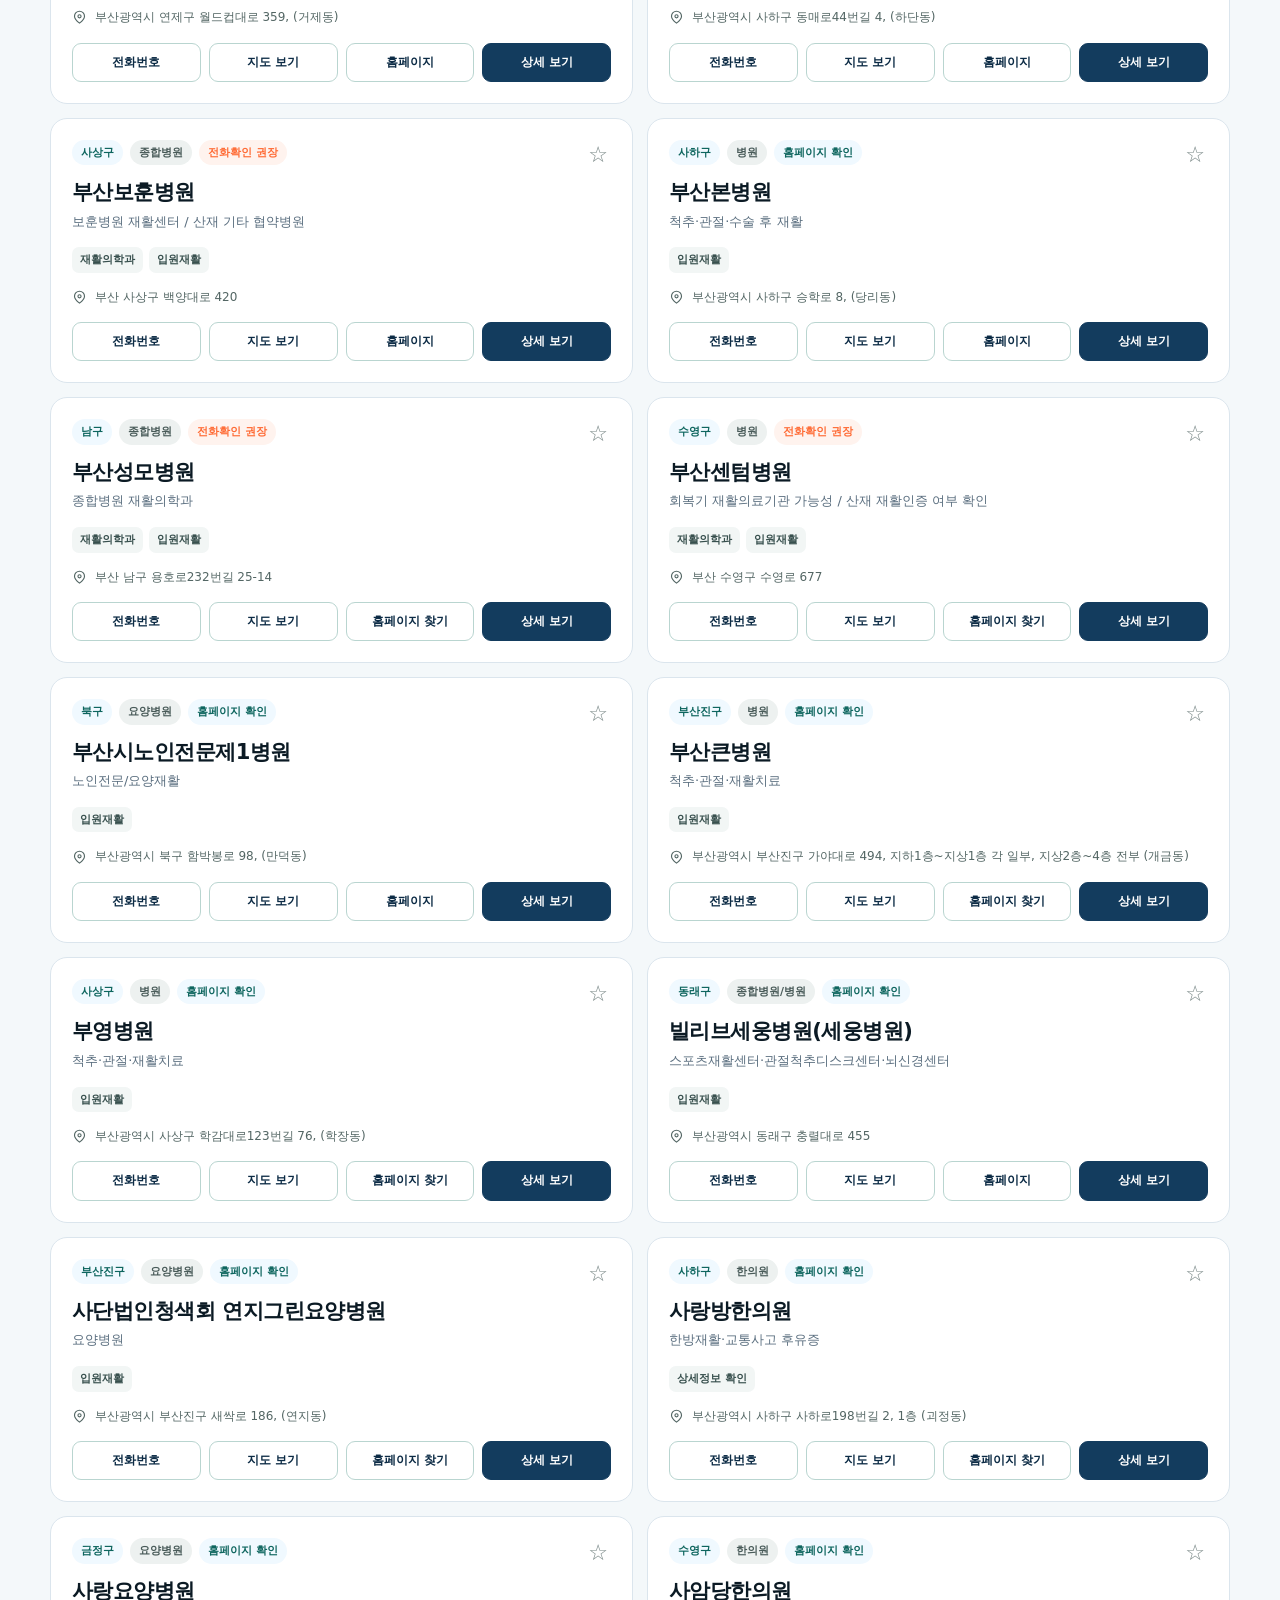
==== commit fcd96fbd: "Add files via upload" ====
--- a/index.html
+++ b/index.html
@@ -31,16 +31,17 @@
       <div class="search-shell">
         <svg aria-hidden="true" viewBox="0 0 24 24"><path d="m21 21-4.35-4.35m2.35-5.15a7.5 7.5 0 1 1-15 0 7.5 7.5 0 0 1 15 0Z"/></svg>
         <label class="sr-only" for="searchInput">재활기관 통합 검색</label>
-        <input id="searchInput" type="search" autocomplete="off" placeholder="예: 뇌졸중, 해운대구, 요양병원, 산재, 세움병원">
+        <input id="searchInput" type="search" autocomplete="off" placeholder="예: 회복기 재활, 뇌졸중, 해운대구, 요양병원, 산재, 세움병원">
         <kbd>⌘ K</kbd>
       </div>
       <div id="heroSuggestions" class="hero-suggestions" aria-live="polite" hidden></div>
 
       <div class="quick-filters" aria-label="빠른 조건">
+        <span class="quick-filter-label" style="font-weight: 800; color: rgba(255, 255, 255, 0.75); font-size: 14px; align-self: center; margin-right: 6px; letter-spacing: -0.02em; flex-shrink: 0;">바로가기:</span>
+        <button data-preset="recovery">회복기 재활</button>
         <button data-preset="rehab">재활의학과 있음</button>
         <button data-preset="inpatient">입원재활</button>
         <button data-preset="care">요양병원</button>
-        <button data-preset="recovery">회복기 지정</button>
         <button data-preset="workers">산재 재활인증</button>
         <button data-preset="auto">자동차보험</button>
         <button data-preset="oriental">한방재활</button>
@@ -176,12 +177,18 @@
         <!-- 탭 2: 회복기 재활이란? -->
         <div class="guide-pane" id="tab-recovery">
           <h3>보건복지부 지정 '회복기 재활의료기관'</h3>
-          <p>뇌졸중, 척수손상, 골절 환자 등이 수술 후 집중 재활을 통해 사회로 조기 복귀하도록 복지부가 엄격히 지정한 병원입니다.</p>
+          <p>뇌졸중, 척수손상, 고관절·골반·대퇴 골절 환자 등이 수술 후 집중 재활을 통해 사회로 조기 복귀하도록 보건복지부가 엄격히 지정한 병원입니다.</p>
           <div class="golden-box">
-            <h4>💡 집중재활 골든타임을 놓치지 마세요!</h4>
-            <p>발병 후 <b>뇌졸중/뇌손상은 90일 이내, 척수손상은 180일 이내</b>에 지정 병원에 입원해야 집중재활 건강보험 혜택(하루 최대 4시간 집중치료, 간호간병통합서비스로 상주 보호자 불필요)을 받을 수 있습니다.</p>
+            <h4>💡 집중재활 골든타임(입원 기한)을 꼭 확인하세요!</h4>
+            <p style="margin-bottom: 8px;">지정 병원에 기한 내 입원해야 하루 최대 4시간 집중재활 건강보험 혜택 및 간호간병통합서비스를 지원받을 수 있습니다.</p>
+            <ul style="margin: 0; padding-left: 20px; font-size: 12.5px; color: rgba(255, 255, 255, 0.9); line-height: 1.6;">
+              <li><b>뇌졸중 · 뇌손상</b>: 발병/수술 후 <b>90일 이내</b> 입원 (치료 기간 최대 180일)</li>
+              <li><b>척수 손상</b>: 발병/수술 후 <b>180일 이내</b> 입원 (치료 기간 최대 2년)</li>
+              <li><b>고관절 · 골반 · 대퇴 골절 및 치환술 (단일)</b>: 발병/수술 후 <b>30일 이내</b> 입원 (치료 기간 최대 30일)</li>
+              <li><b>다발 골절 (2부위 이상) · 하지 절단</b>: 발병/수술 후 <b>60일 이내</b> 입원 (치료 기간 최대 60일)</li>
+            </ul>
           </div>
-          <p style="margin-top: 15px;">이 가이드에서 <strong>'회복기 지정'</strong> 필터를 선택하여 부산 내 지정 병원(제3기 지정 완료 기관)을 빠르게 확인해보세요.</p>
+          <p style="margin-top: 15px;">이 가이드에서 <strong>'회복기 재활'</strong> 필터를 선택하여 부산 내 지정 병원(제3기 지정 완료 기관)을 빠르게 확인해 보세요.</p>
         </div>
 
         <!-- 탭 3: 기관 유형 비교 -->
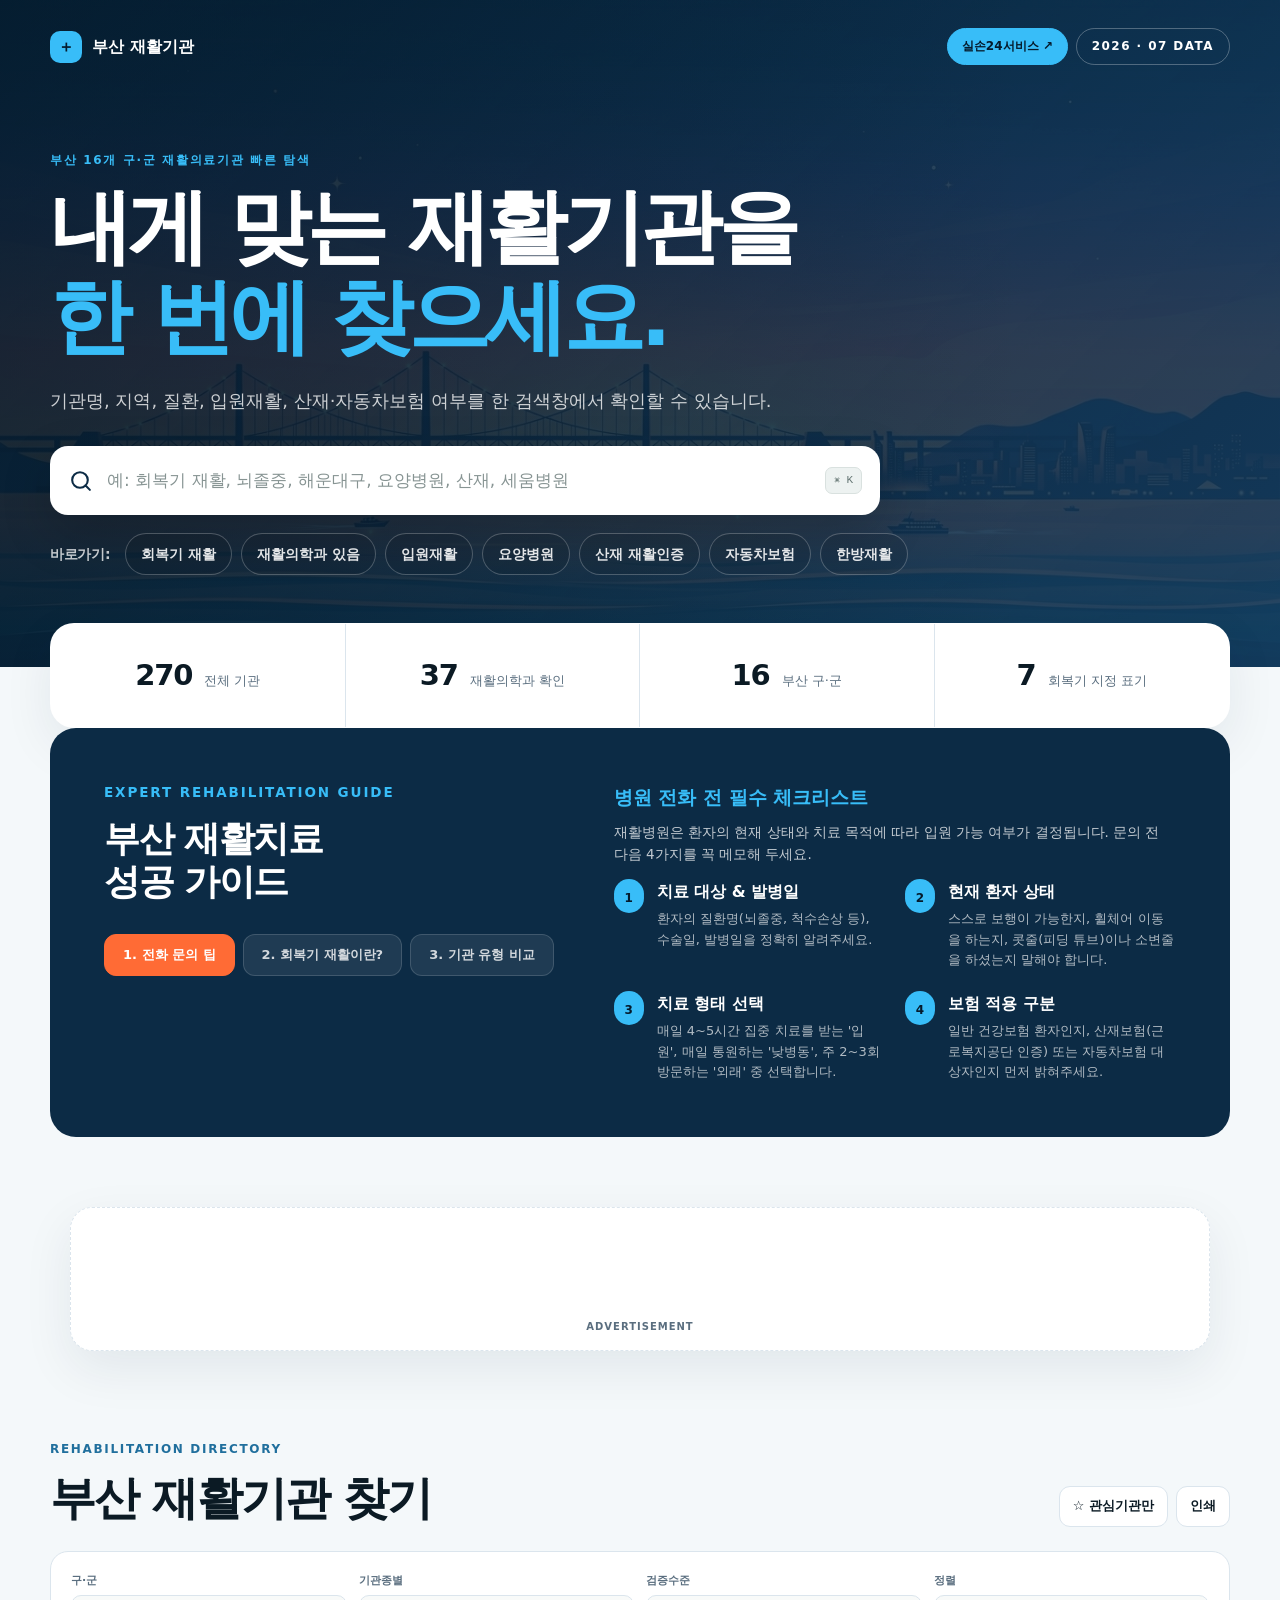
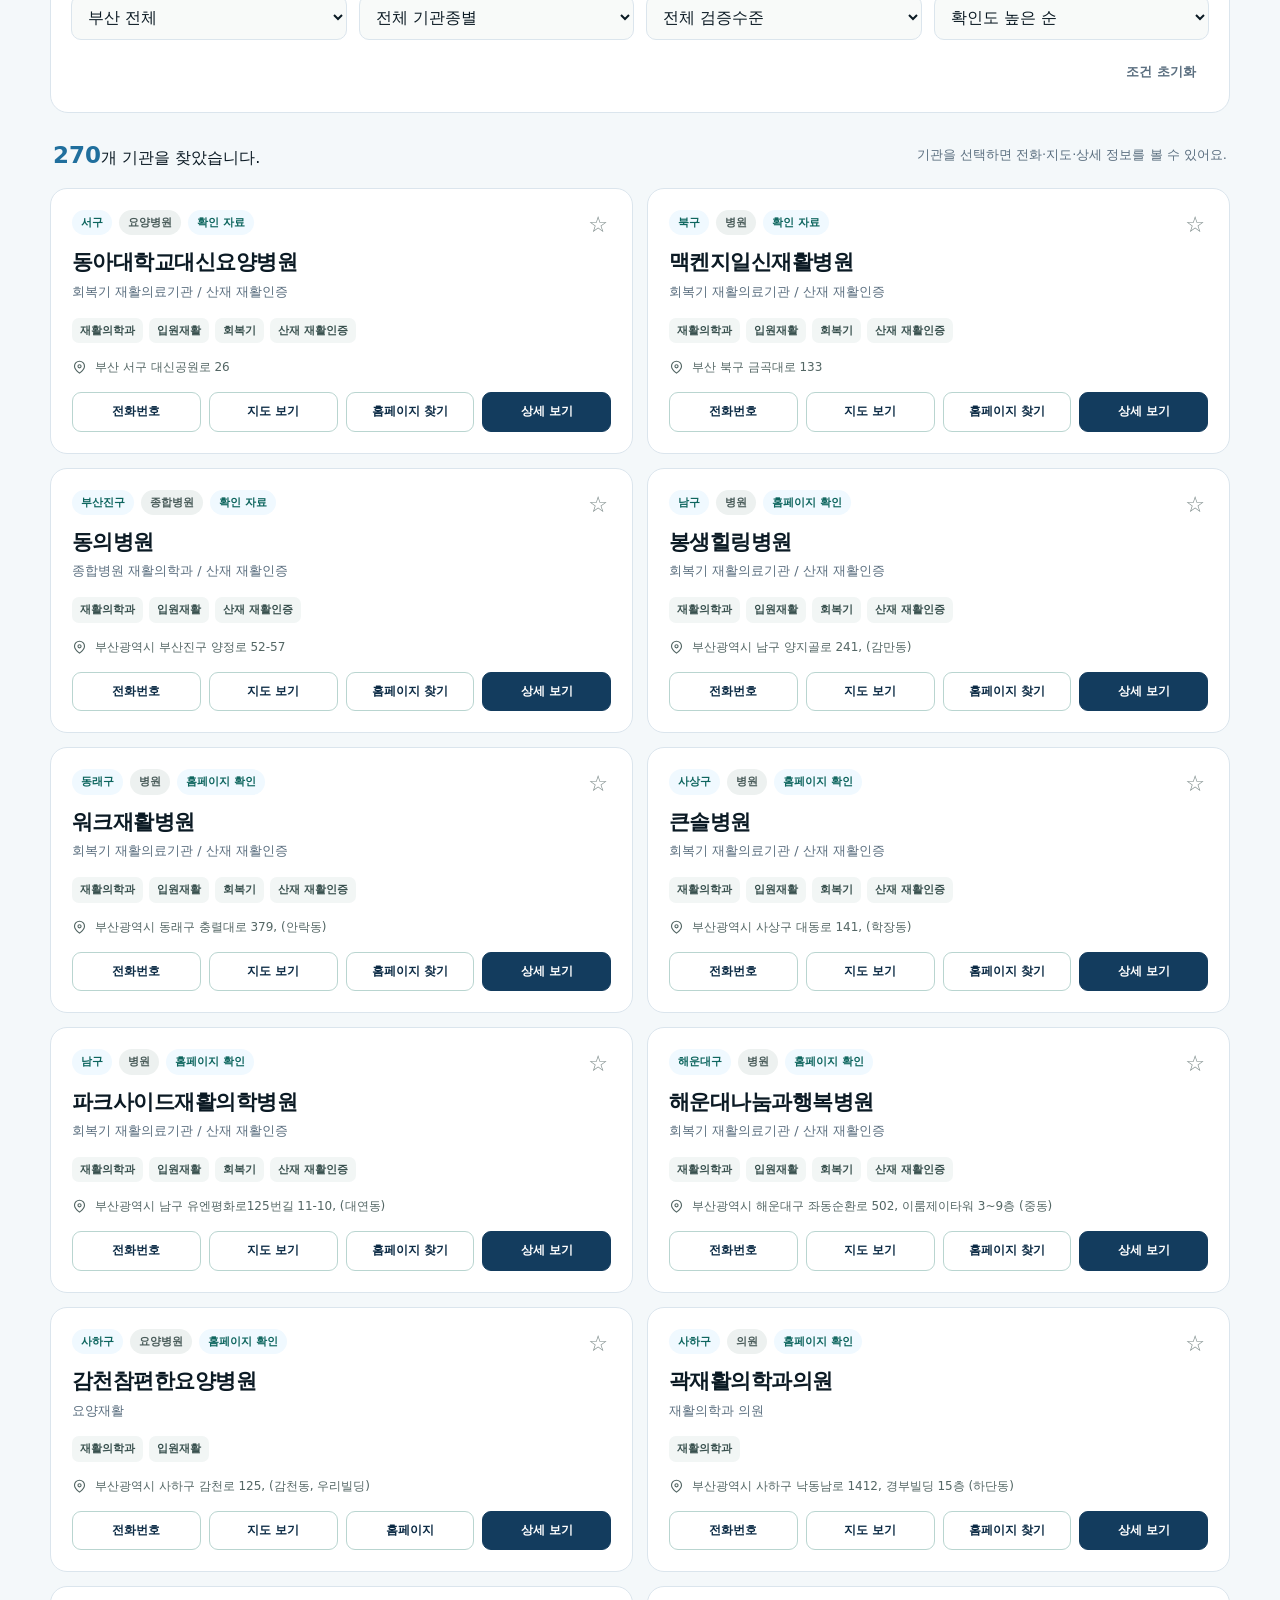
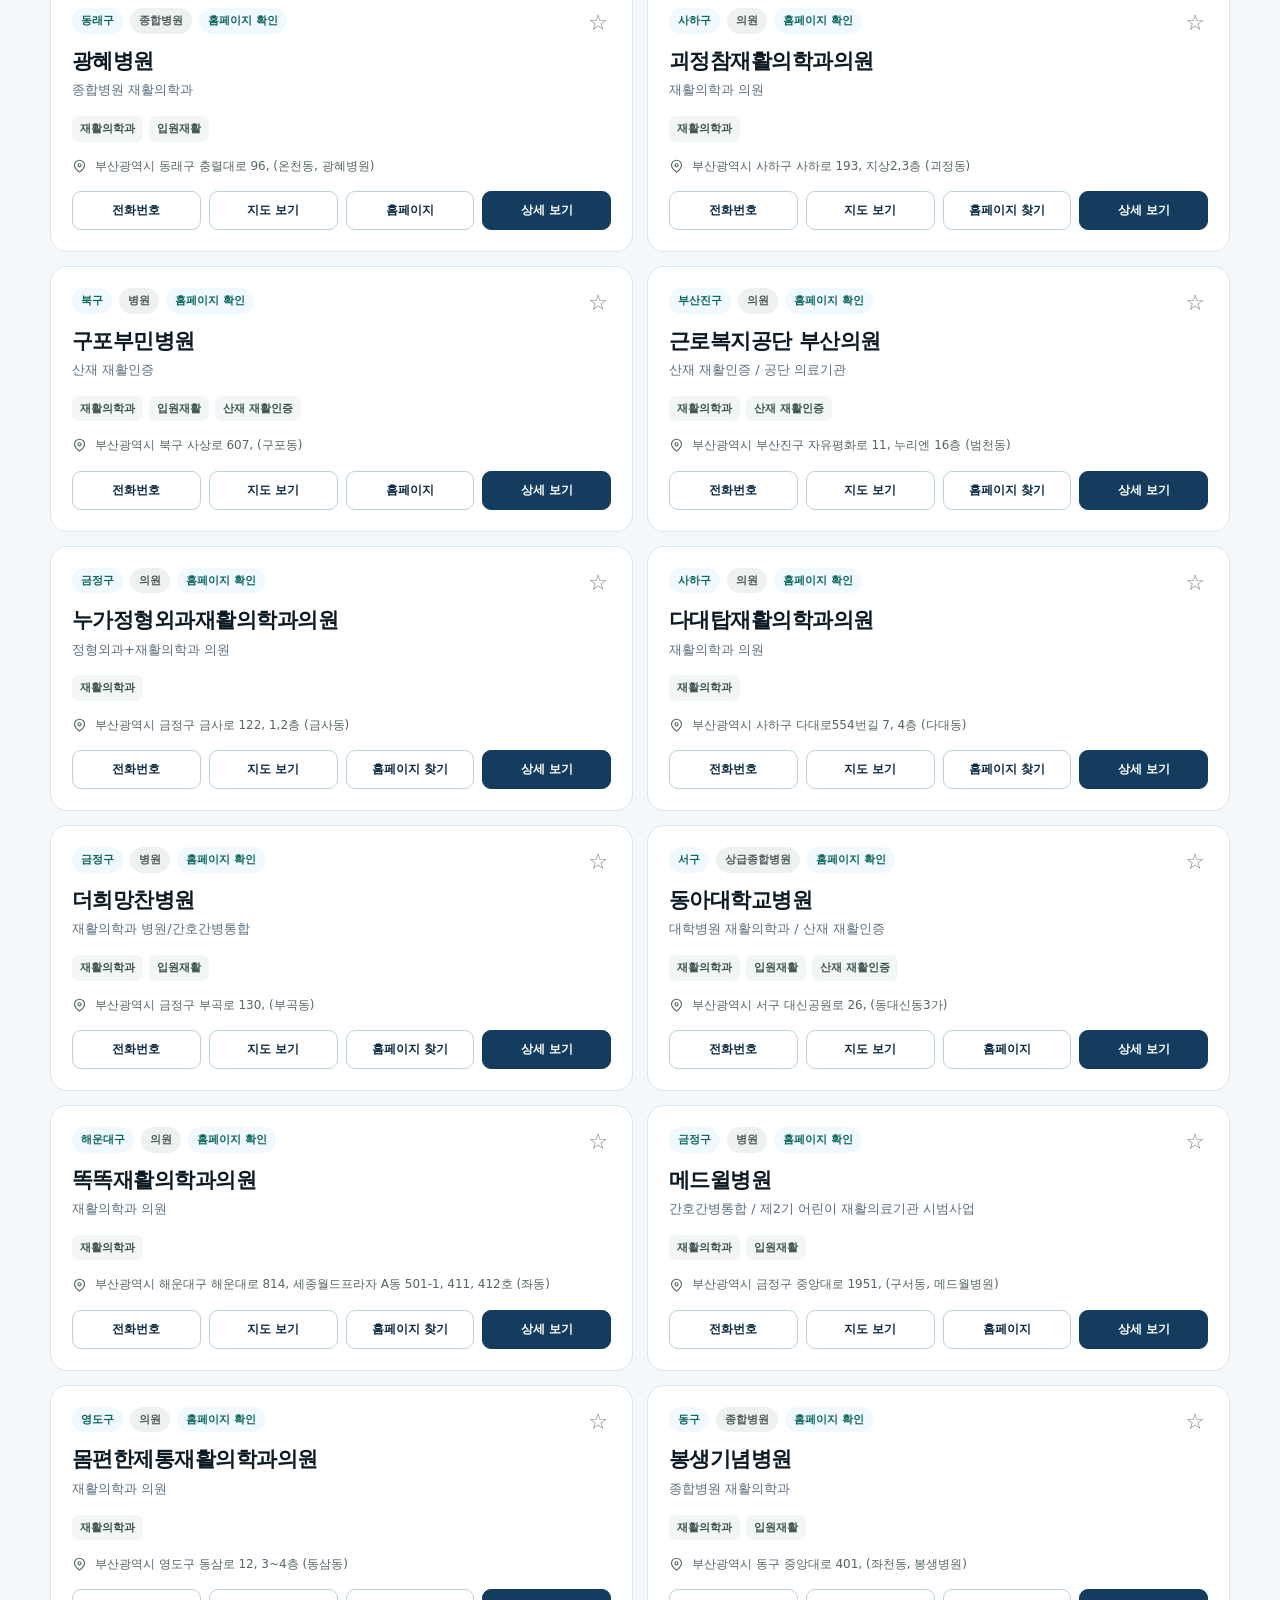
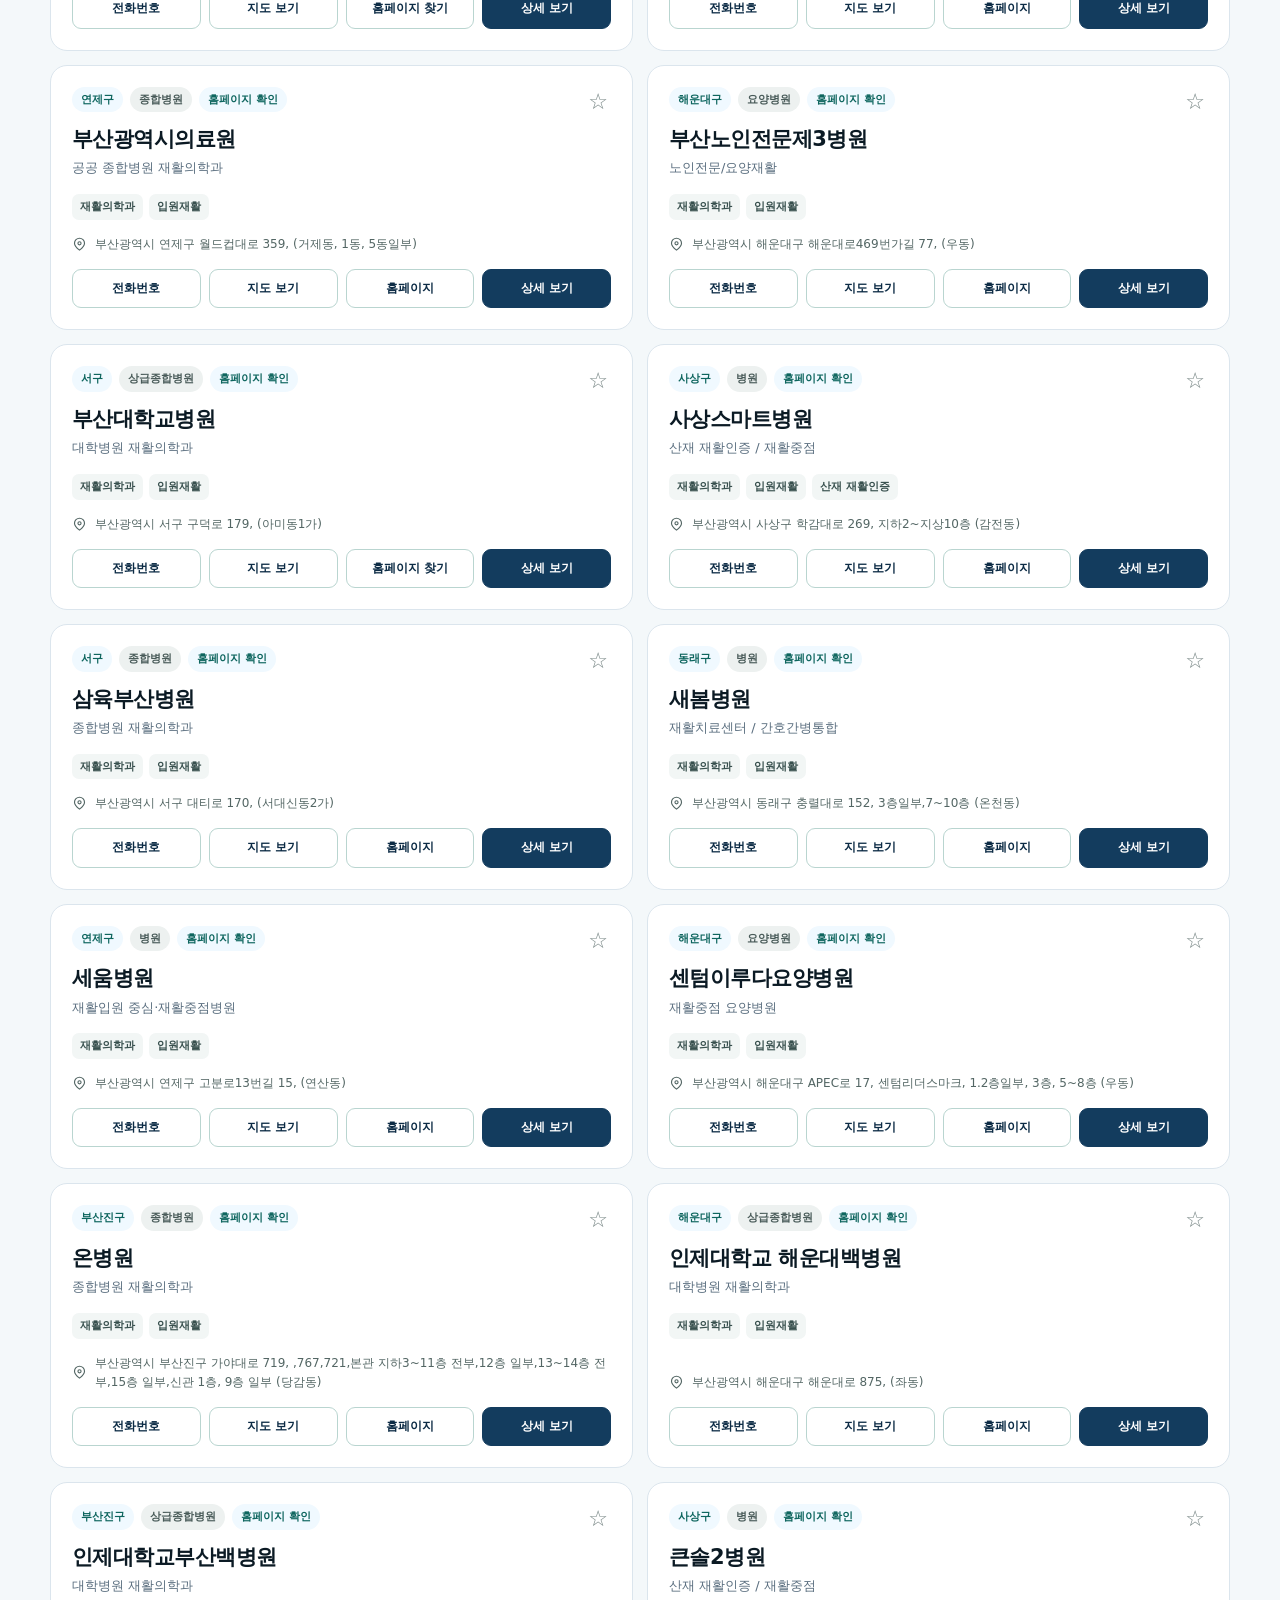
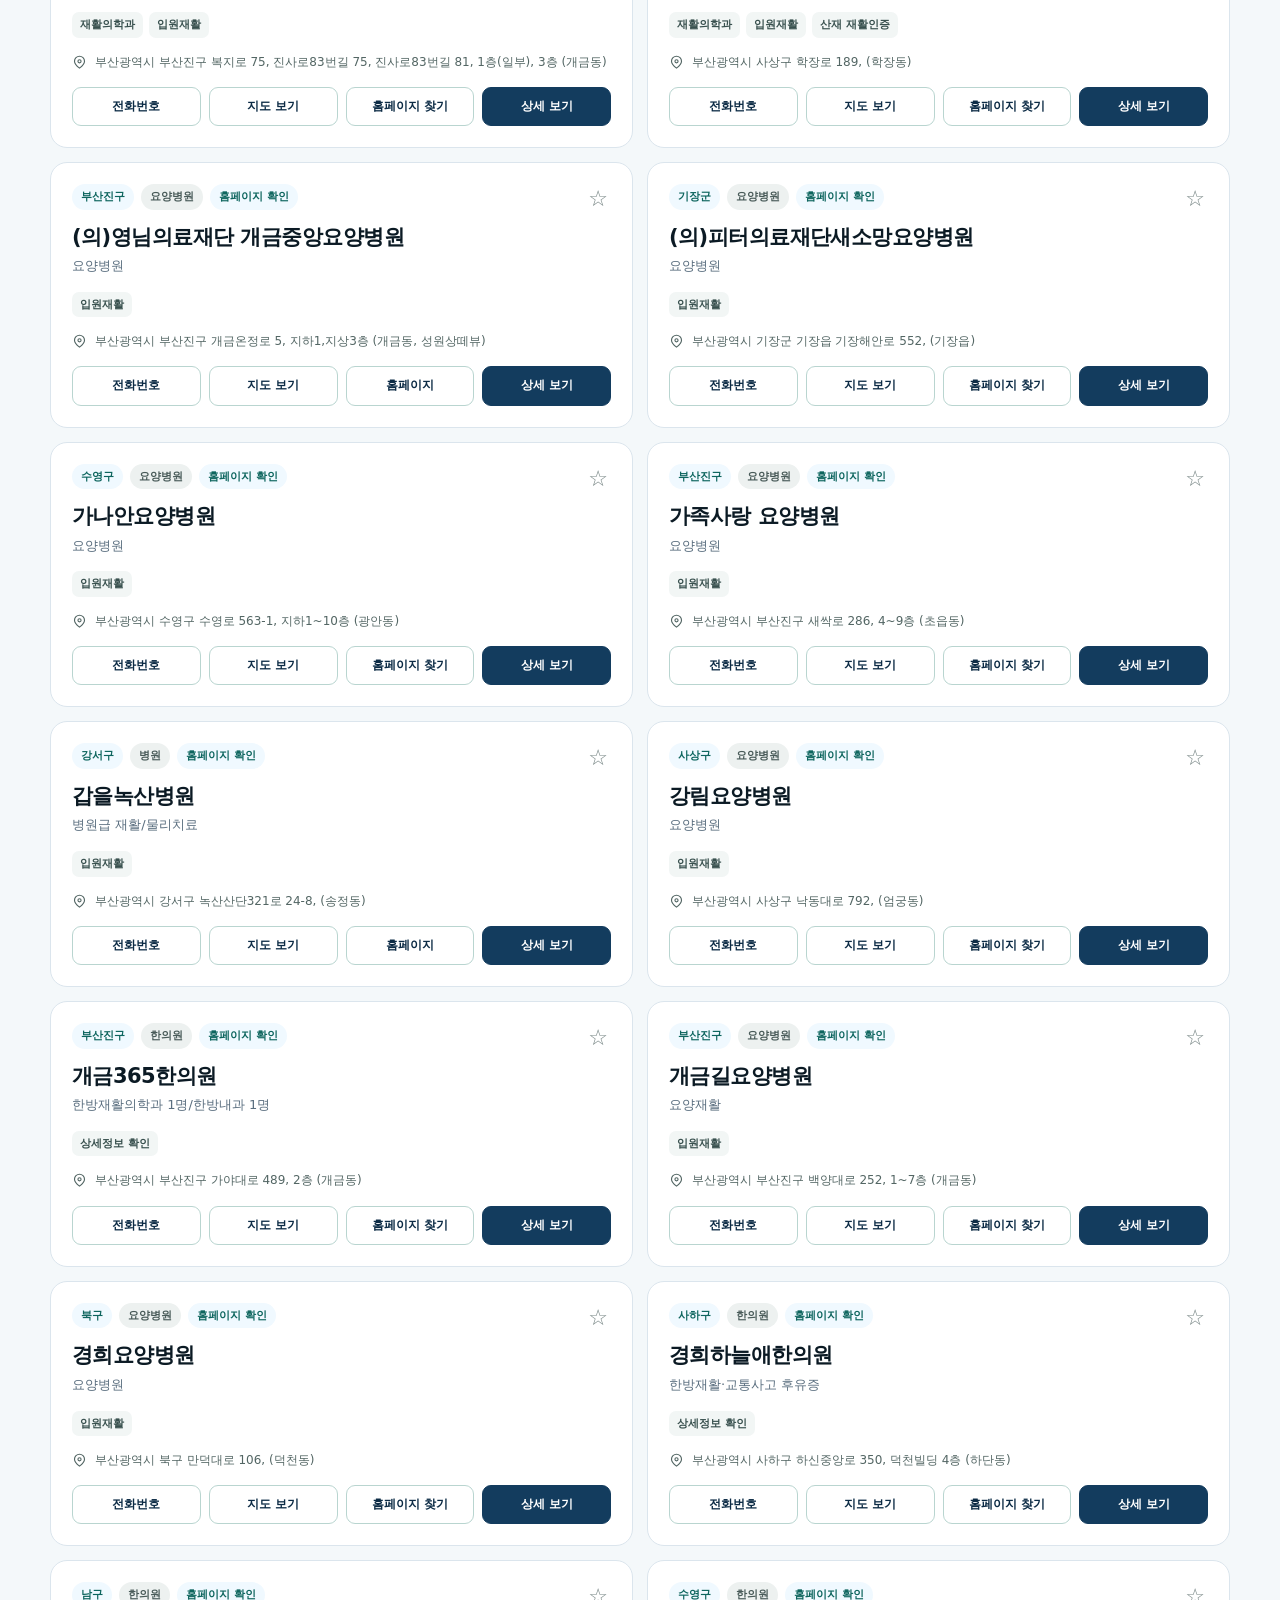
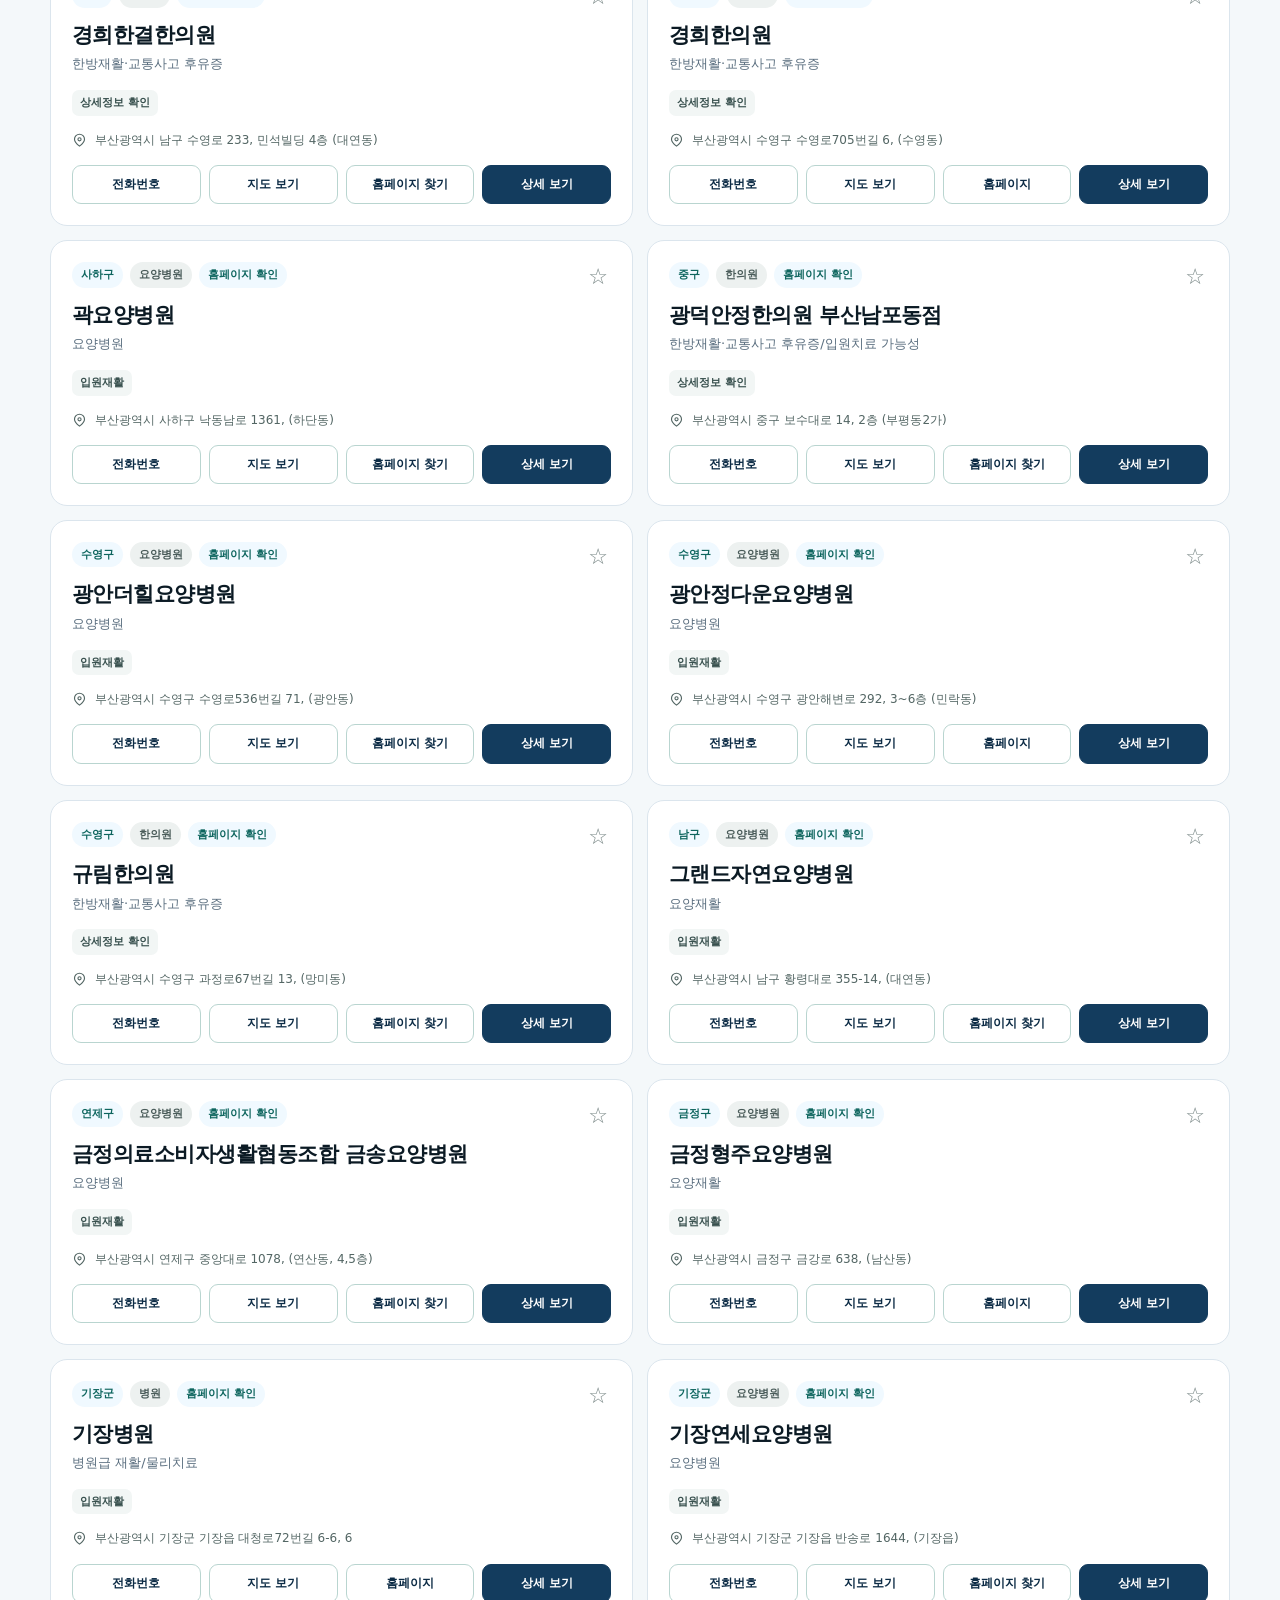
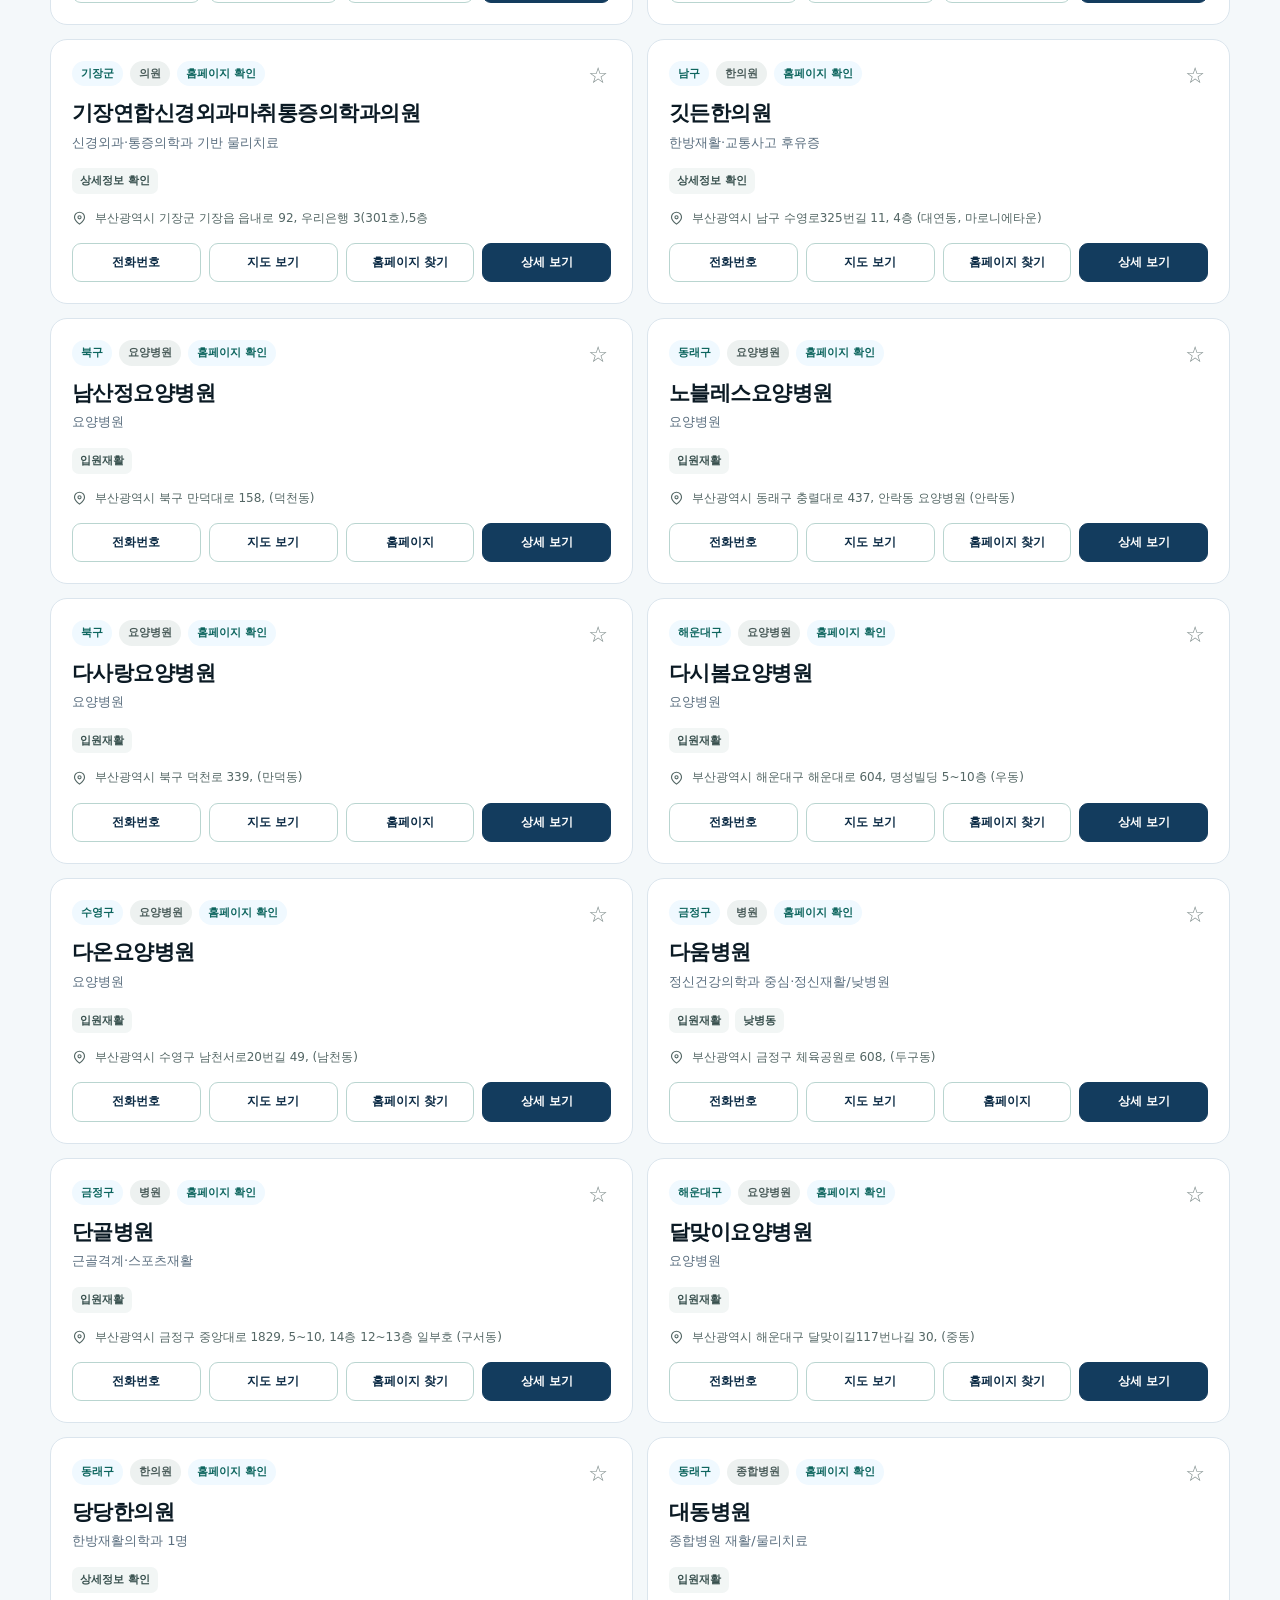
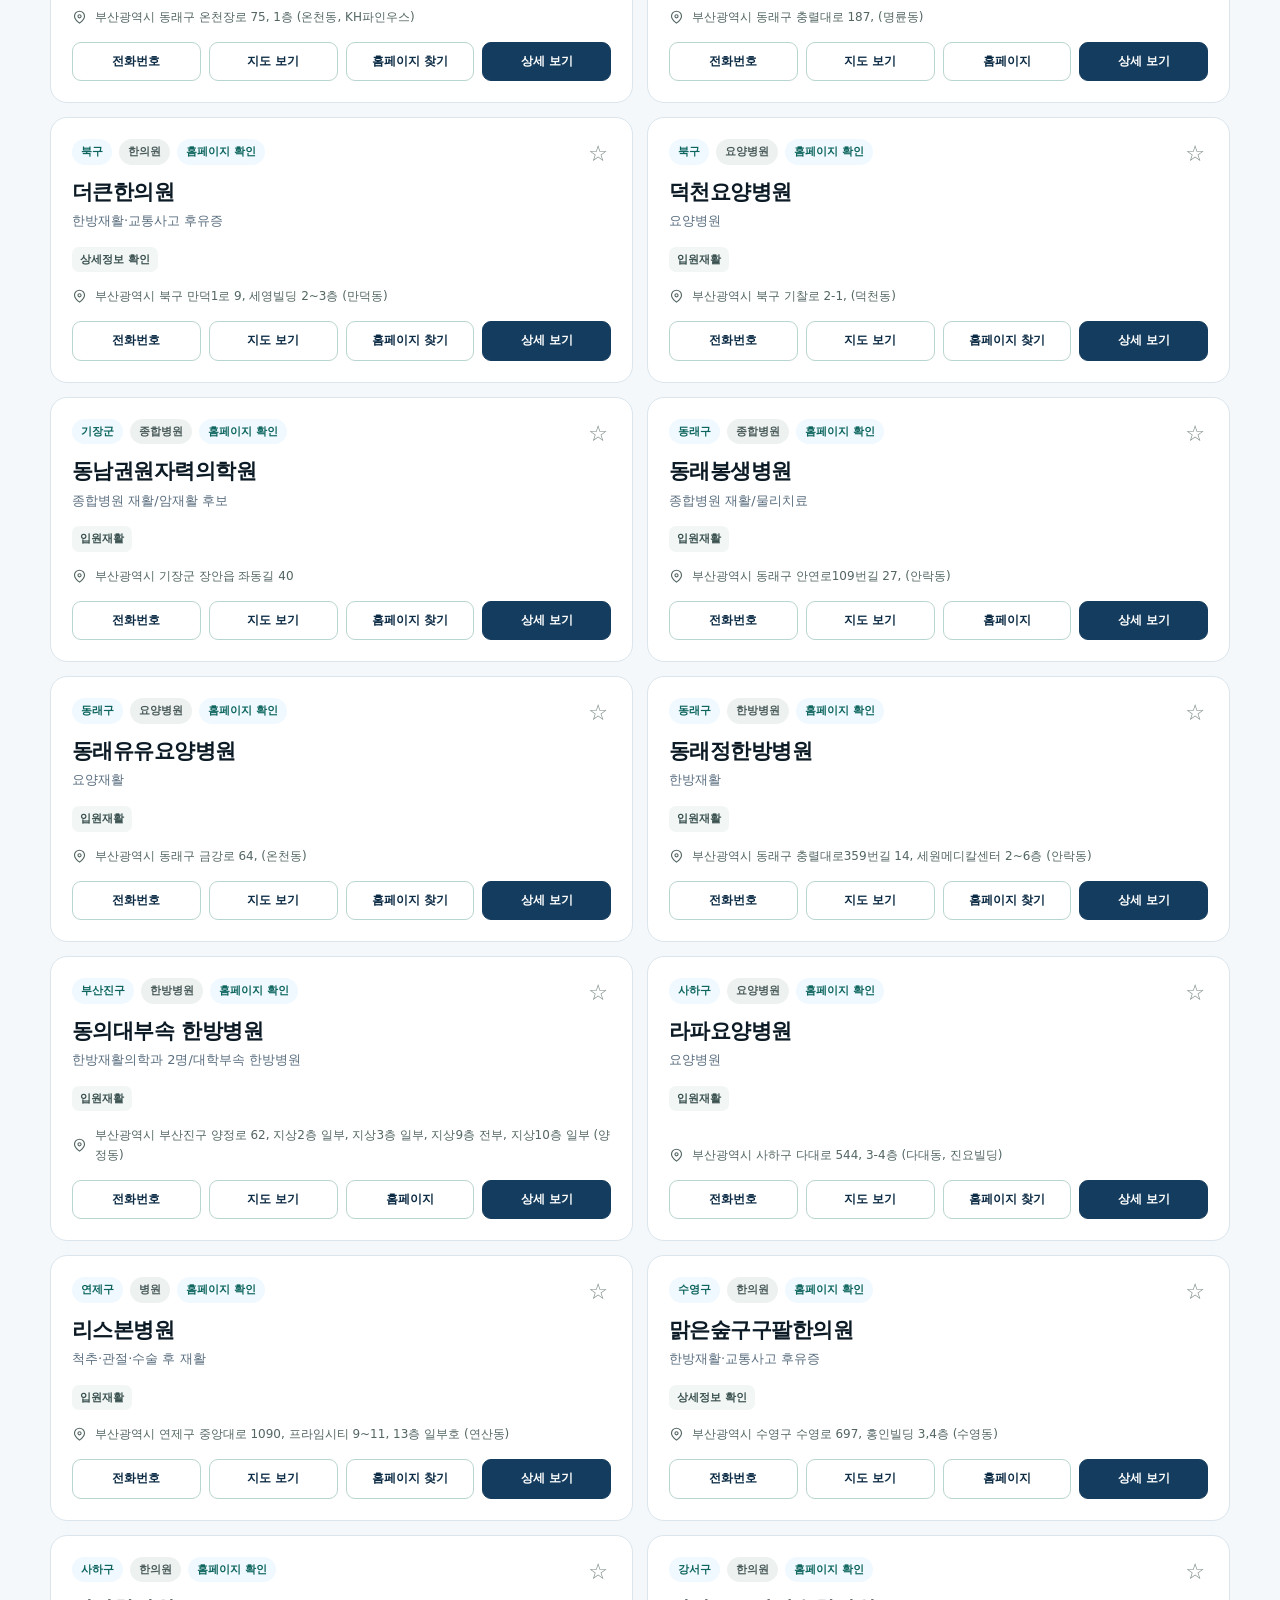
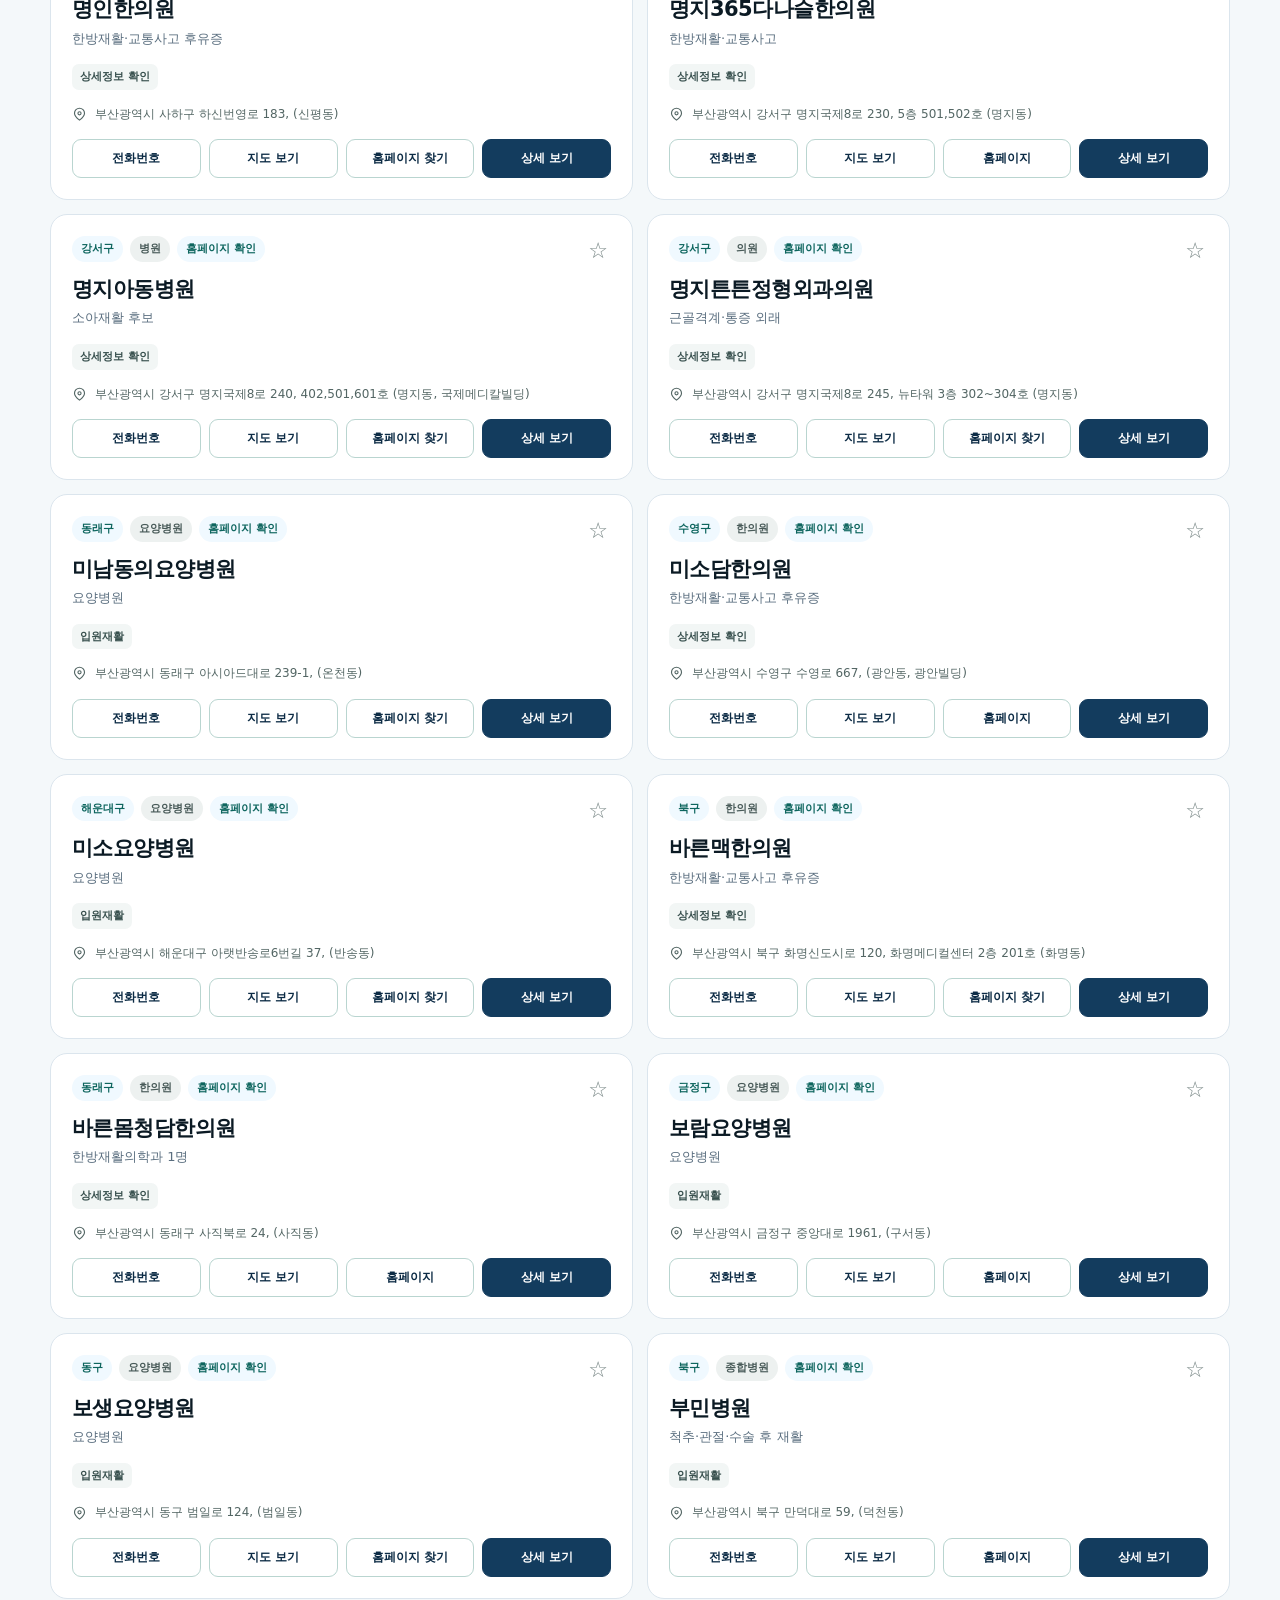
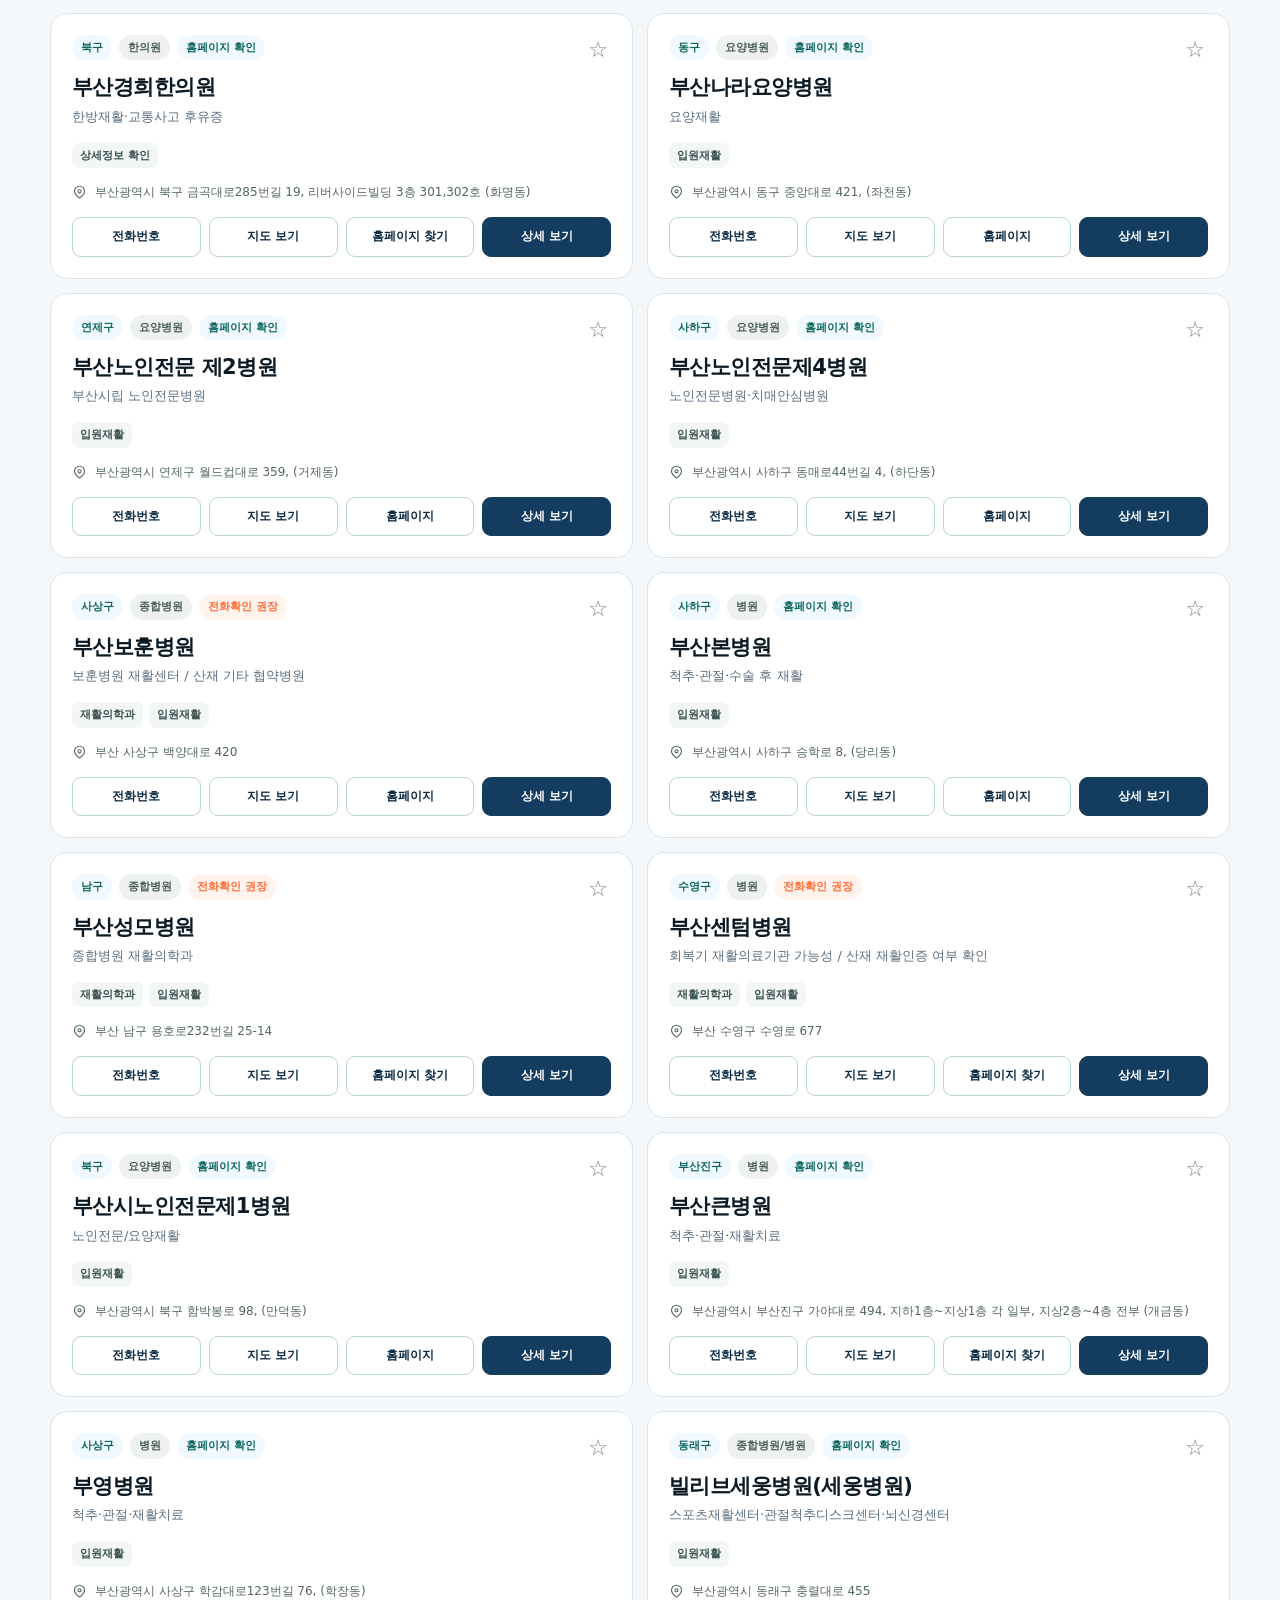
==== commit 6da8e49f: "Add files via upload" ====
--- a/index.html
+++ b/index.html
@@ -15,7 +15,7 @@
     <nav class="topbar" aria-label="상단 안내">
       <a class="brand" href="#top" aria-label="처음으로">
         <span class="brand-mark" aria-hidden="true">＋</span>
-        <span>부산 재활기관 가이드</span>
+        <span>부산 재활기관</span>
       </a>
       <div class="top-actions">
         <a class="silson-link" href="https://www.silson24.or.kr/claim/web/" target="_blank" rel="noopener">실손24서비스 ↗</a>
@@ -55,82 +55,6 @@
       <article><strong id="confirmedStat">38</strong><span>재활의학과 확인</span></article>
       <article><strong id="districtStat">16</strong><span>부산 구·군</span></article>
       <article><strong id="recoveryStat">7</strong><span>회복기 지정 표기</span></article>
-    </section>
-
-    <!-- 구글 애드센스 연동 광고 컨테이너 (상단 배너) -->
-    <div class="adsense-banner-container" style="max-width: 1180px; margin: 25px auto 5px; width: min(1180px, calc(100% - 40px)); text-align: center;">
-      <div style="background: var(--white); border: 1px dashed var(--line); border-radius: var(--radius); padding: 15px; display: flex; flex-direction: column; align-items: center; justify-content: center; min-height: 100px; box-shadow: var(--shadow);">
-        <!-- 실제 구글 애드센스 광고 단위 코드를 복사하여 아래에 붙여넣으세요 -->
-        <ins class="adsbygoogle"
-             style="display:inline-block;width:728px;height:90px"
-             data-ad-client="ca-pub-8777128879154634"
-             data-ad-slot="XXXXXXXXXX"></ins>
-        <script>
-             (adsbygoogle = window.adsbygoogle || []).push({});
-        </script>
-        
-        <!-- 광고 안내 표시 (애드센스 운영 규정 준수용) -->
-        <span style="font-size: 10px; color: var(--muted); margin-top: 6px; letter-spacing: 0.1em; font-weight: 800;">ADVERTISEMENT</span>
-      </div>
-    </div>
-
-    <section class="directory" aria-labelledby="directoryTitle">
-      <div class="section-heading">
-        <div>
-          <p class="section-kicker">REHABILITATION DIRECTORY</p>
-          <h2 id="directoryTitle">부산 재활기관 찾기</h2>
-        </div>
-        <div class="heading-actions">
-          <button class="icon-button" id="favoriteToggle" aria-pressed="false">☆ 관심기관만</button>
-          <button class="icon-button" id="printButton">인쇄</button>
-        </div>
-      </div>
-
-      <div class="filter-panel">
-        <div class="filter-grid">
-          <label>
-            <span>구·군</span>
-            <select id="districtFilter"><option value="">부산 전체</option></select>
-          </label>
-          <label>
-            <span>기관종별</span>
-            <select id="typeFilter"><option value="">전체 기관종별</option></select>
-          </label>
-          <label>
-            <span>검증수준</span>
-            <select id="verificationFilter">
-              <option value="">전체 검증수준</option>
-              <option value="verified">HIRA·공식·홈페이지 확인</option>
-              <option value="call">전화확인 필요/후보</option>
-            </select>
-          </label>
-          <label>
-            <span>정렬</span>
-            <select id="sortFilter">
-              <option value="recommended">확인도 높은 순</option>
-              <option value="name">기관명순</option>
-              <option value="district">구·군순</option>
-            </select>
-          </label>
-        </div>
-        <div class="active-row">
-          <div id="activeFilters" class="active-filters" aria-live="polite"></div>
-          <button id="resetButton" class="reset-button">조건 초기화</button>
-        </div>
-      </div>
-
-      <div class="results-toolbar">
-        <p><strong id="resultCount">146</strong>개 기관을 찾았습니다.</p>
-        <p class="result-hint">기관을 선택하면 전화·지도·상세 정보를 볼 수 있어요.</p>
-      </div>
-
-      <div id="results" class="result-grid" aria-live="polite"></div>
-      <div id="emptyState" class="empty-state" hidden>
-        <span aria-hidden="true">⌕</span>
-        <h3>검색 결과가 없습니다</h3>
-        <p>검색어를 줄이거나 필터를 초기화해 보세요.</p>
-        <button id="emptyReset">전체 기관 보기</button>
-      </div>
     </section>
 
     <section class="guide-note">
@@ -237,6 +161,82 @@
       </div>
     </section>
 
+    <!-- 구글 애드센스 연동 광고 컨테이너 (상단 배너) -->
+    <div class="adsense-banner-container" style="max-width: 1180px; margin: 25px auto 5px; width: min(1180px, calc(100% - 40px)); text-align: center;">
+      <div style="background: var(--white); border: 1px dashed var(--line); border-radius: var(--radius); padding: 15px; display: flex; flex-direction: column; align-items: center; justify-content: center; min-height: 100px; box-shadow: var(--shadow);">
+        <!-- 실제 구글 애드센스 광고 단위 코드를 복사하여 아래에 붙여넣으세요 -->
+        <ins class="adsbygoogle"
+             style="display:inline-block;width:728px;height:90px"
+             data-ad-client="ca-pub-8777128879154634"
+             data-ad-slot="XXXXXXXXXX"></ins>
+        <script>
+             (adsbygoogle = window.adsbygoogle || []).push({});
+        </script>
+        
+        <!-- 광고 안내 표시 (애드센스 운영 규정 준수용) -->
+        <span style="font-size: 10px; color: var(--muted); margin-top: 6px; letter-spacing: 0.1em; font-weight: 800;">ADVERTISEMENT</span>
+      </div>
+    </div>
+
+    <section class="directory" aria-labelledby="directoryTitle">
+      <div class="section-heading">
+        <div>
+          <p class="section-kicker">REHABILITATION DIRECTORY</p>
+          <h2 id="directoryTitle">부산 재활기관 찾기</h2>
+        </div>
+        <div class="heading-actions">
+          <button class="icon-button" id="favoriteToggle" aria-pressed="false">☆ 관심기관만</button>
+          <button class="icon-button" id="printButton">인쇄</button>
+        </div>
+      </div>
+
+      <div class="filter-panel">
+        <div class="filter-grid">
+          <label>
+            <span>구·군</span>
+            <select id="districtFilter"><option value="">부산 전체</option></select>
+          </label>
+          <label>
+            <span>기관종별</span>
+            <select id="typeFilter"><option value="">전체 기관종별</option></select>
+          </label>
+          <label>
+            <span>검증수준</span>
+            <select id="verificationFilter">
+              <option value="">전체 검증수준</option>
+              <option value="verified">HIRA·공식·홈페이지 확인</option>
+              <option value="call">전화확인 필요/후보</option>
+            </select>
+          </label>
+          <label>
+            <span>정렬</span>
+            <select id="sortFilter">
+              <option value="recommended">확인도 높은 순</option>
+              <option value="name">기관명순</option>
+              <option value="district">구·군순</option>
+            </select>
+          </label>
+        </div>
+        <div class="active-row">
+          <div id="activeFilters" class="active-filters" aria-live="polite"></div>
+          <button id="resetButton" class="reset-button">조건 초기화</button>
+        </div>
+      </div>
+
+      <div class="results-toolbar">
+        <p><strong id="resultCount">146</strong>개 기관을 찾았습니다.</p>
+        <p class="result-hint">기관을 선택하면 전화·지도·상세 정보를 볼 수 있어요.</p>
+      </div>
+
+      <div id="results" class="result-grid" aria-live="polite"></div>
+      <div id="emptyState" class="empty-state" hidden>
+        <span aria-hidden="true">⌕</span>
+        <h3>검색 결과가 없습니다</h3>
+        <p>검색어를 줄이거나 필터를 초기화해 보세요.</p>
+        <button id="emptyReset">전체 기관 보기</button>
+      </div>
+    </section>
+
   </main>
 
   <footer>
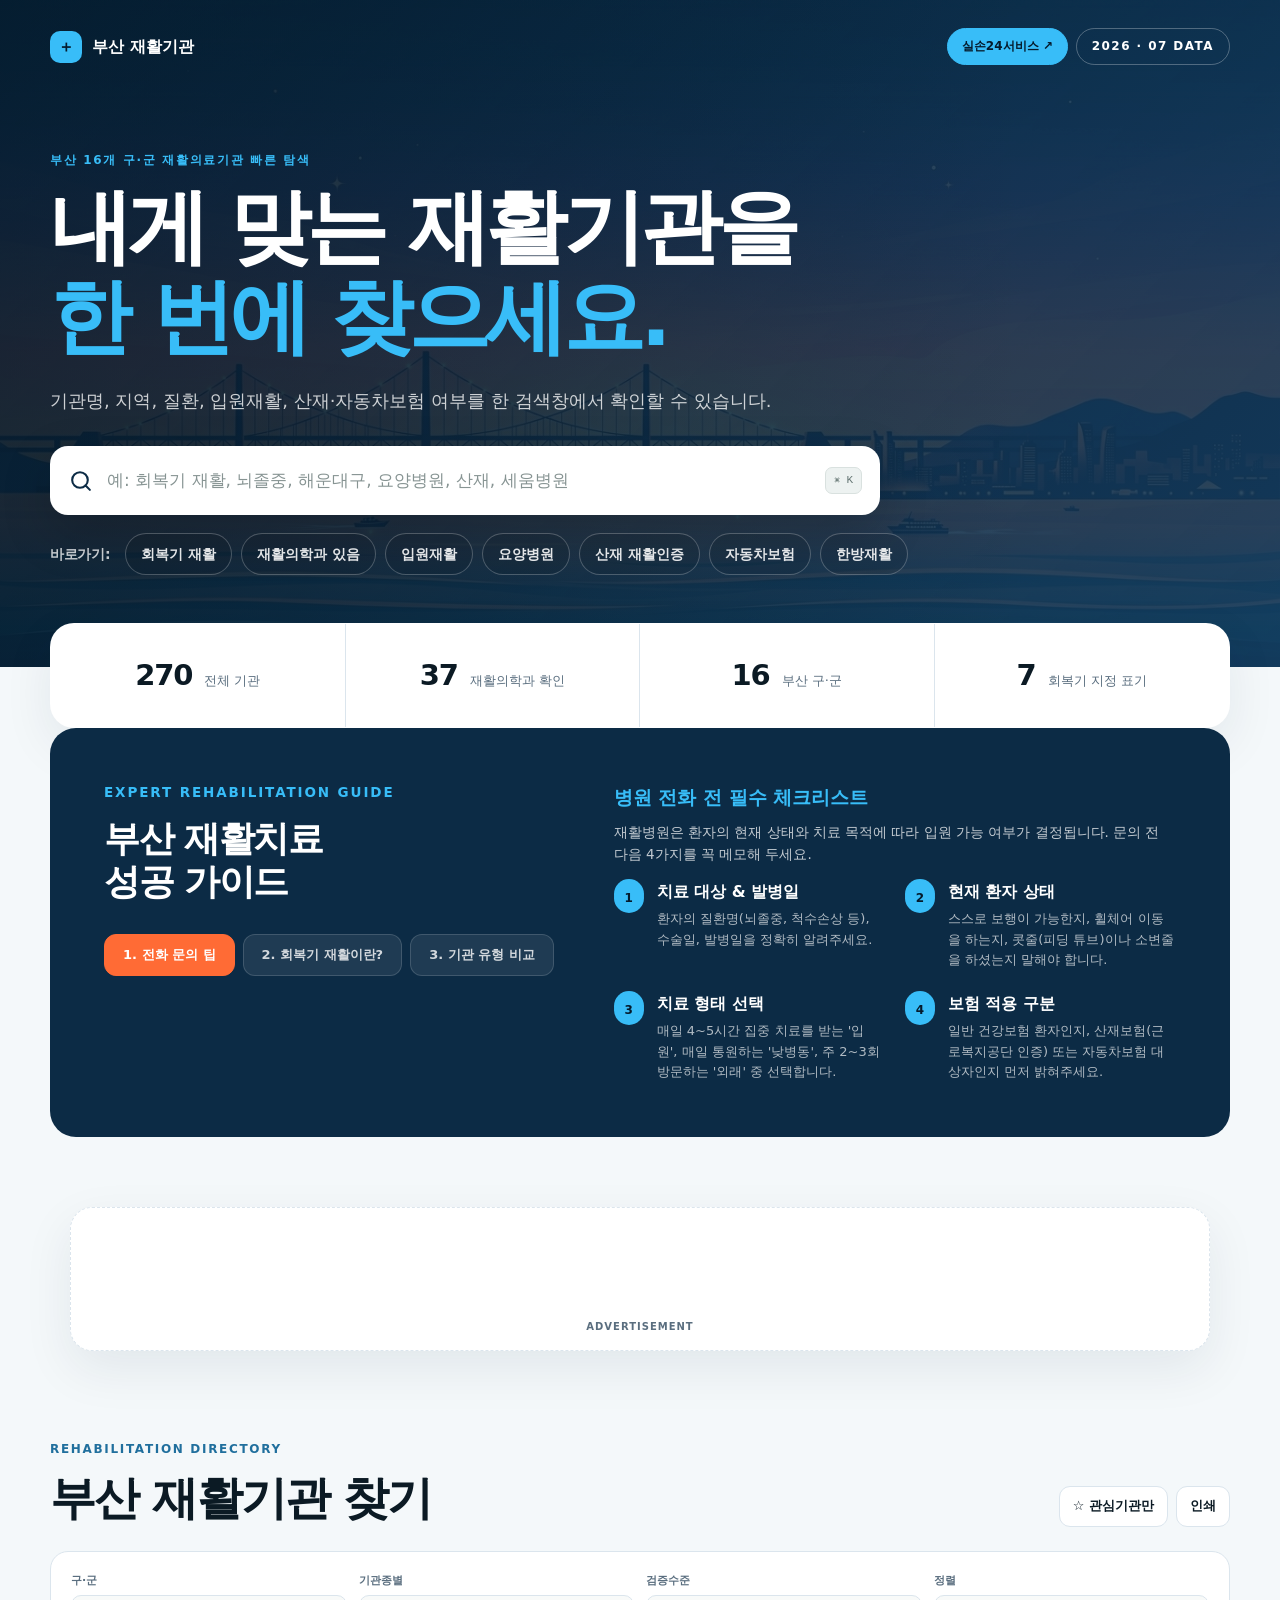
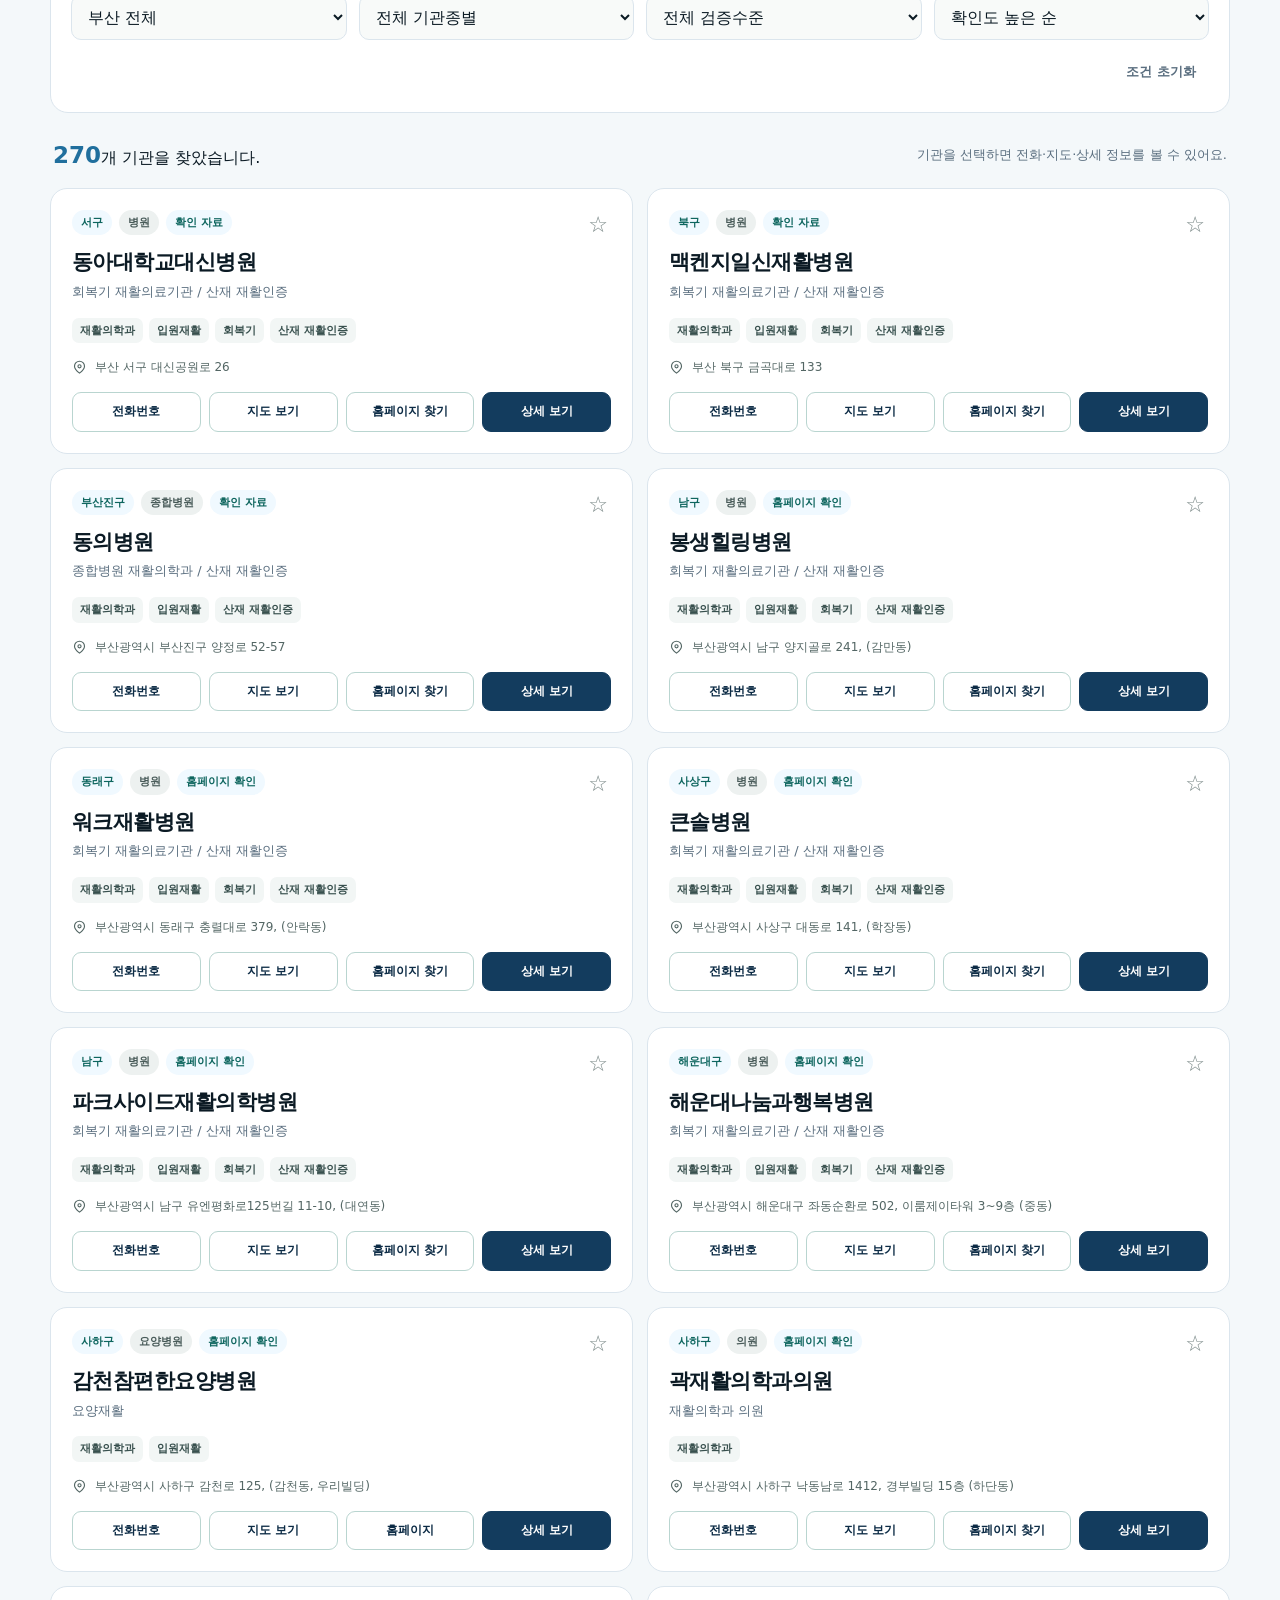
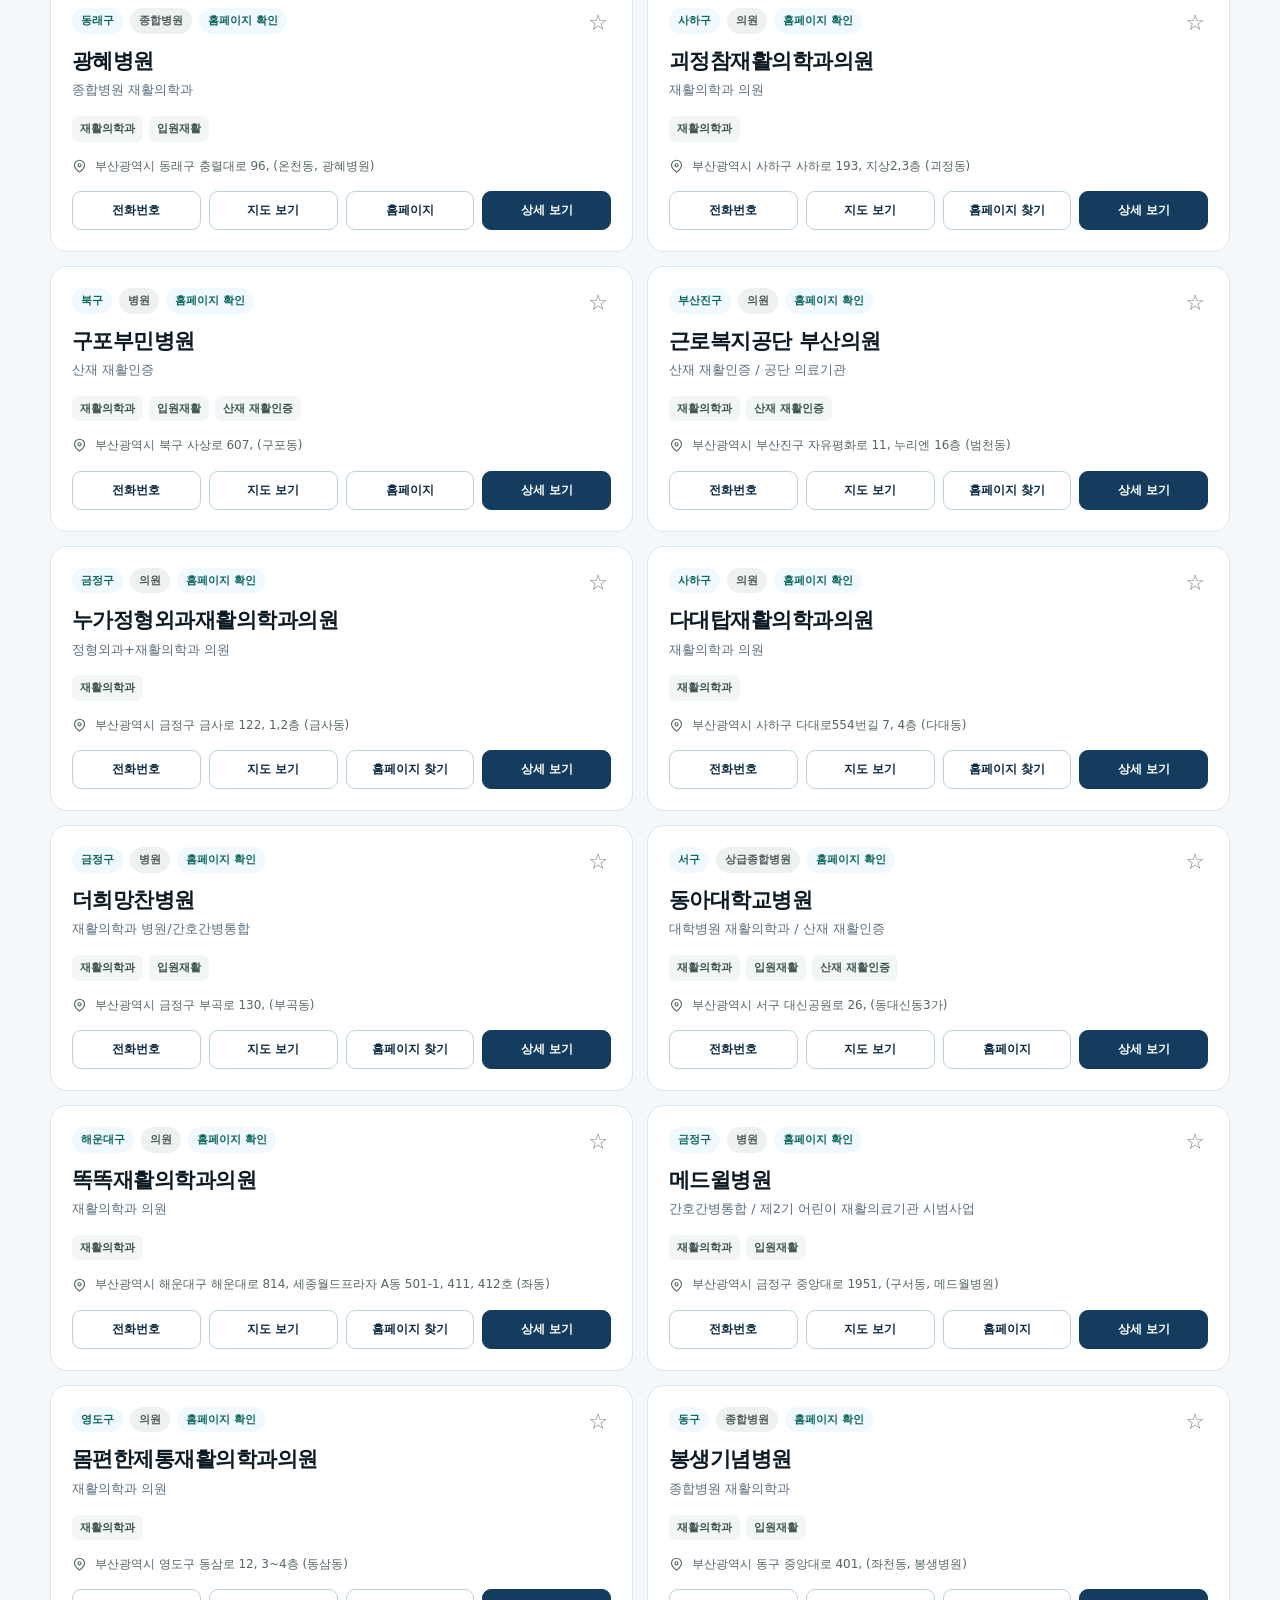
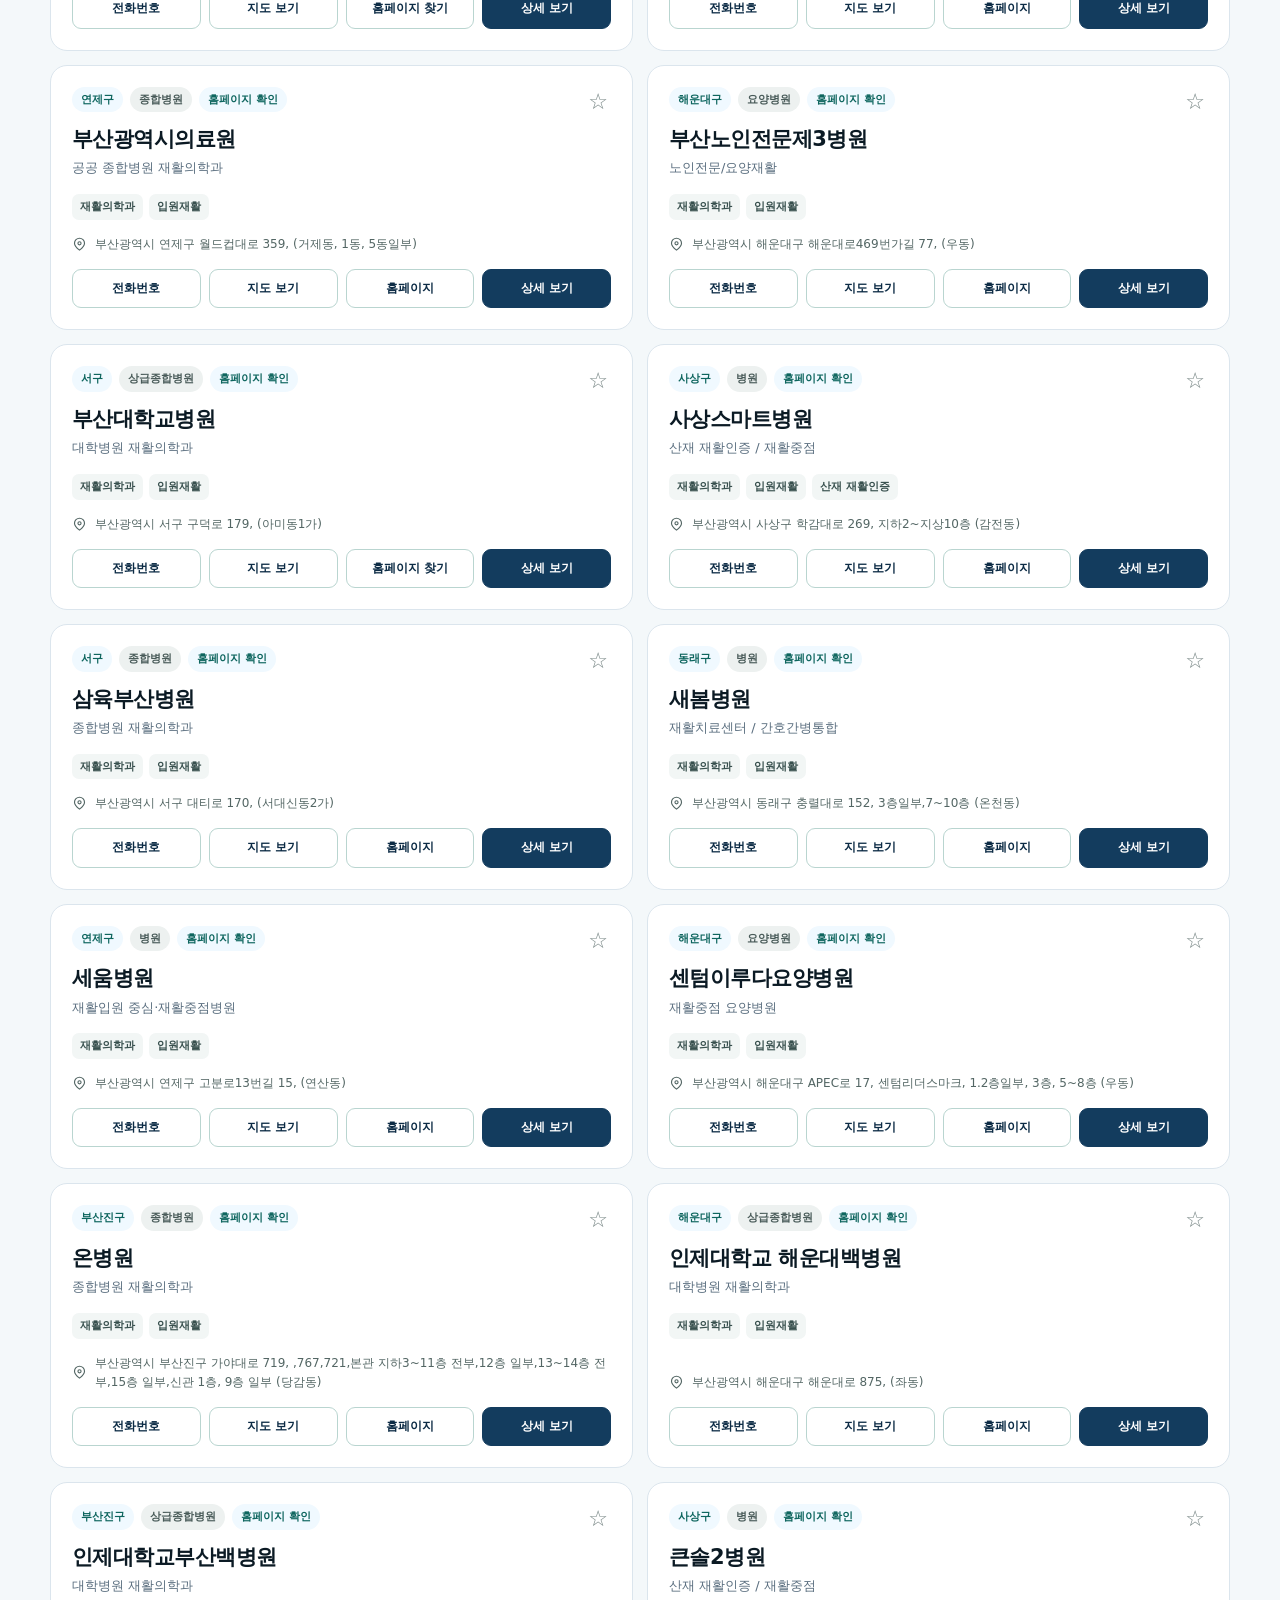
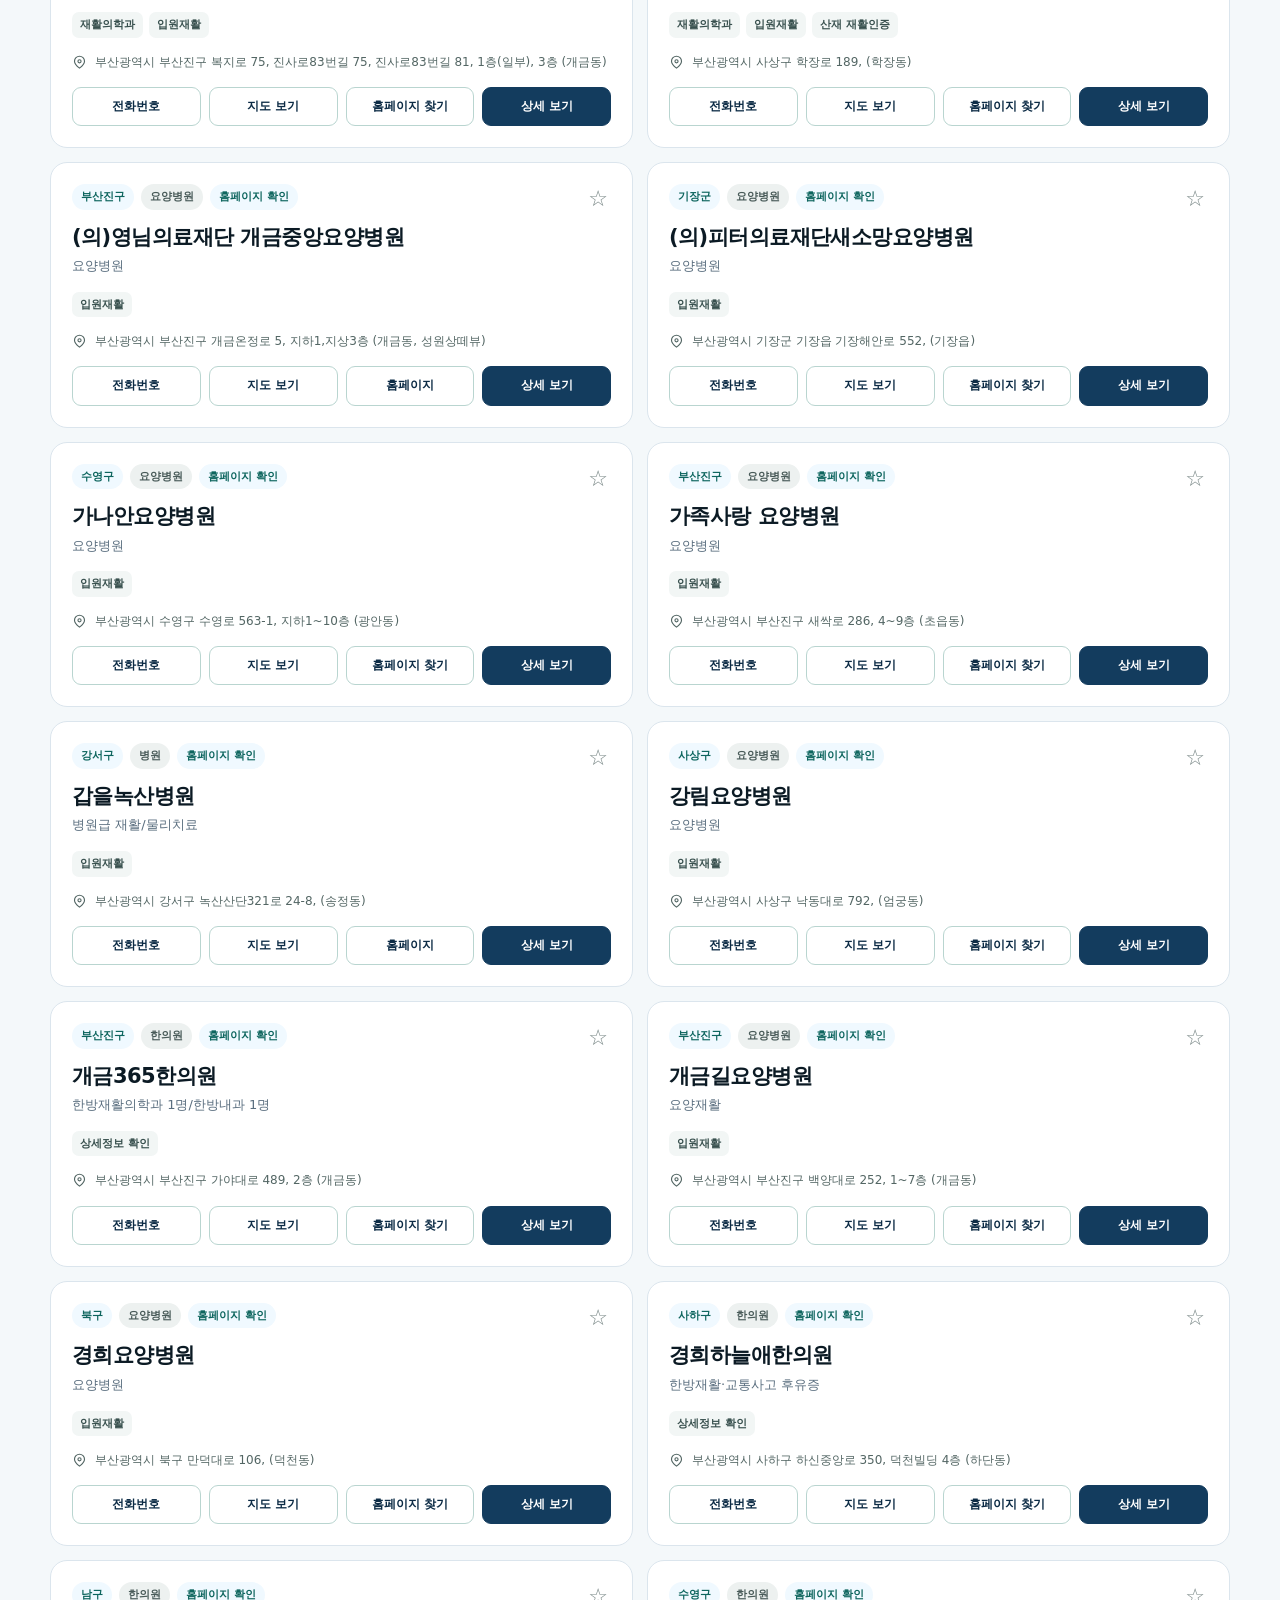
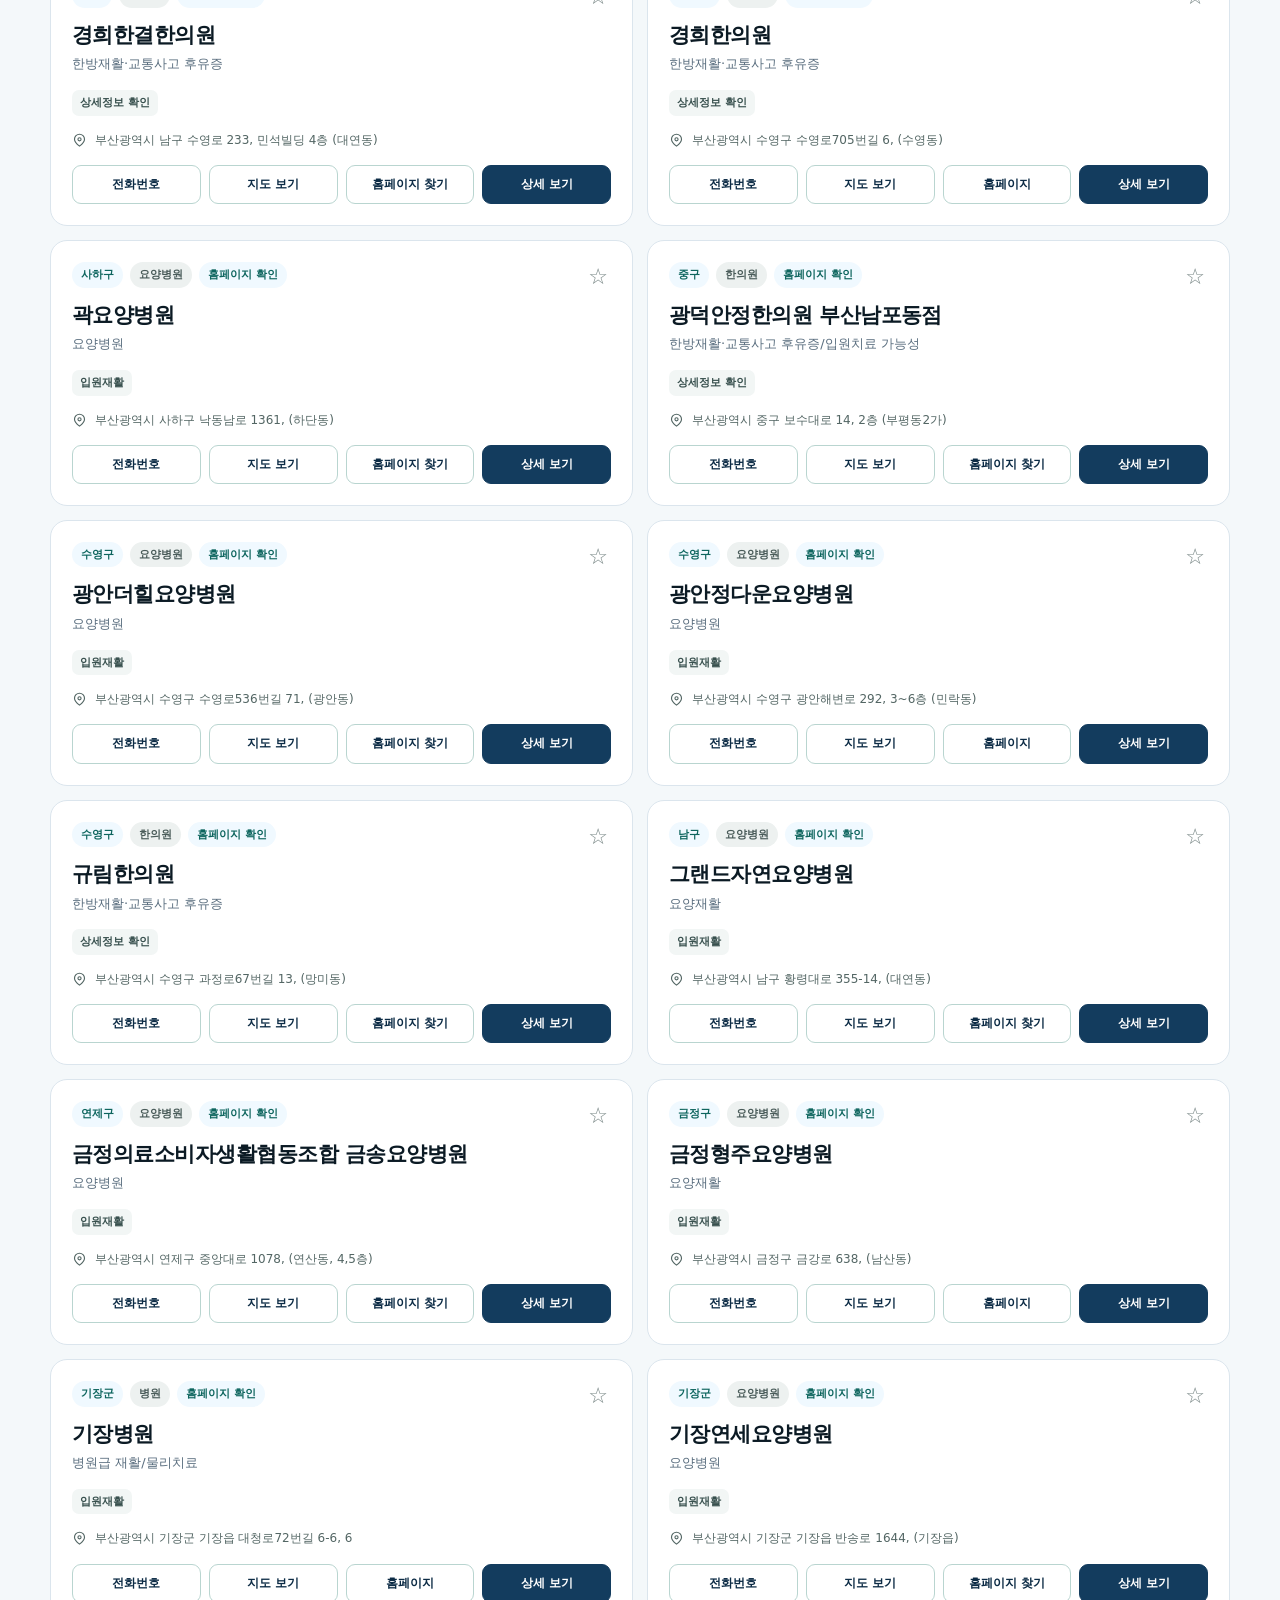
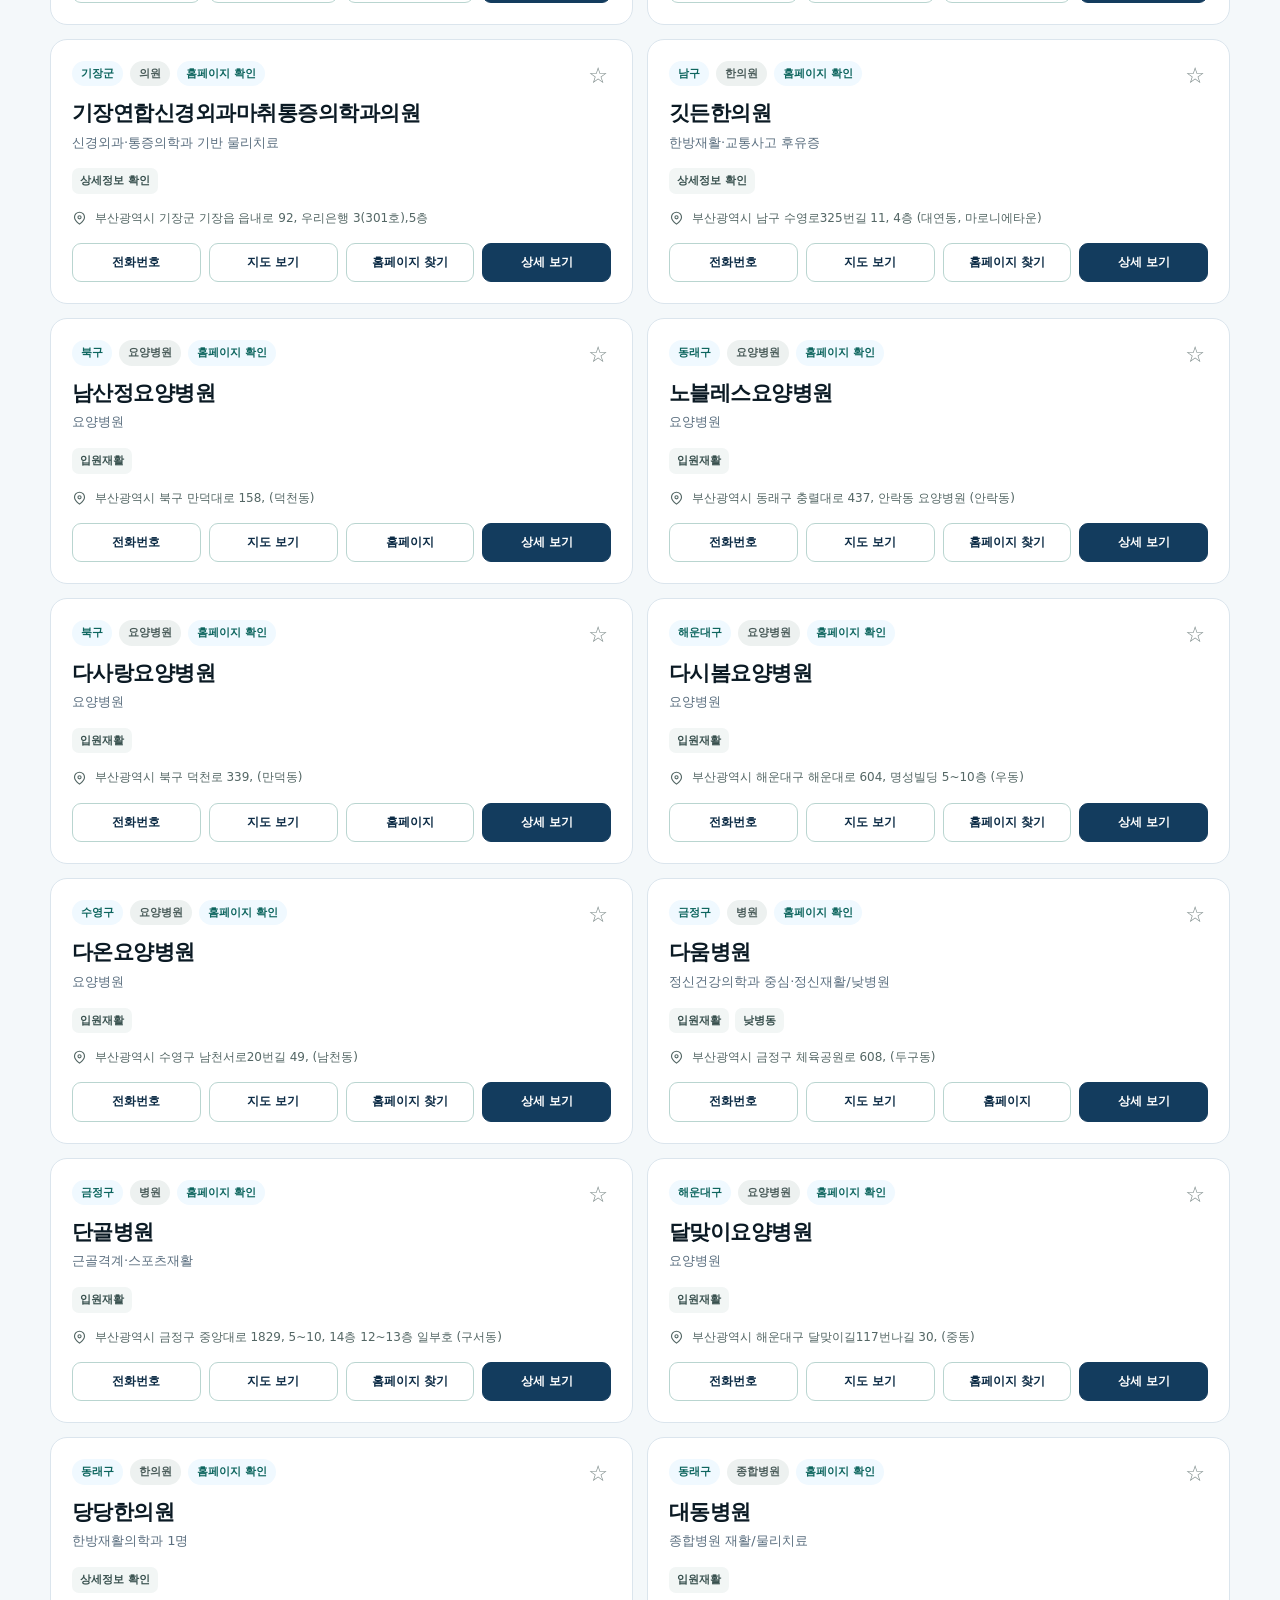
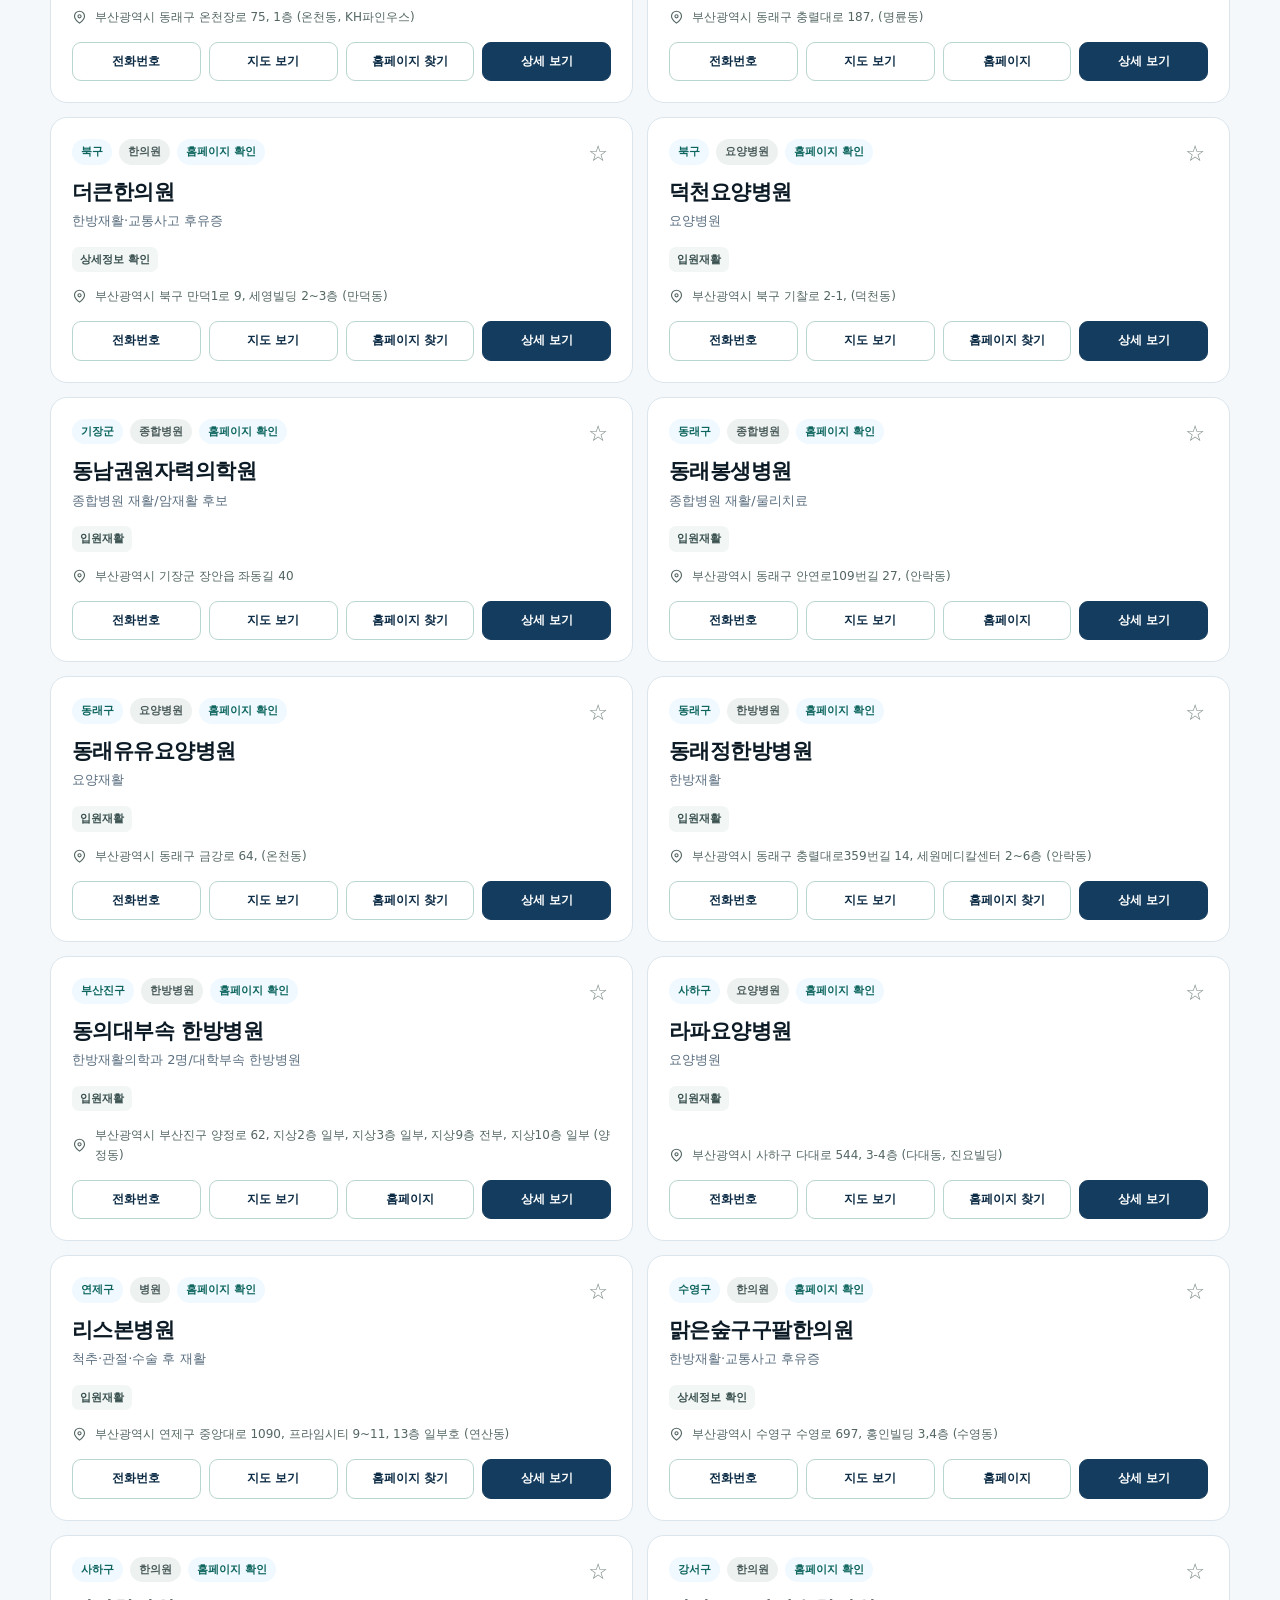
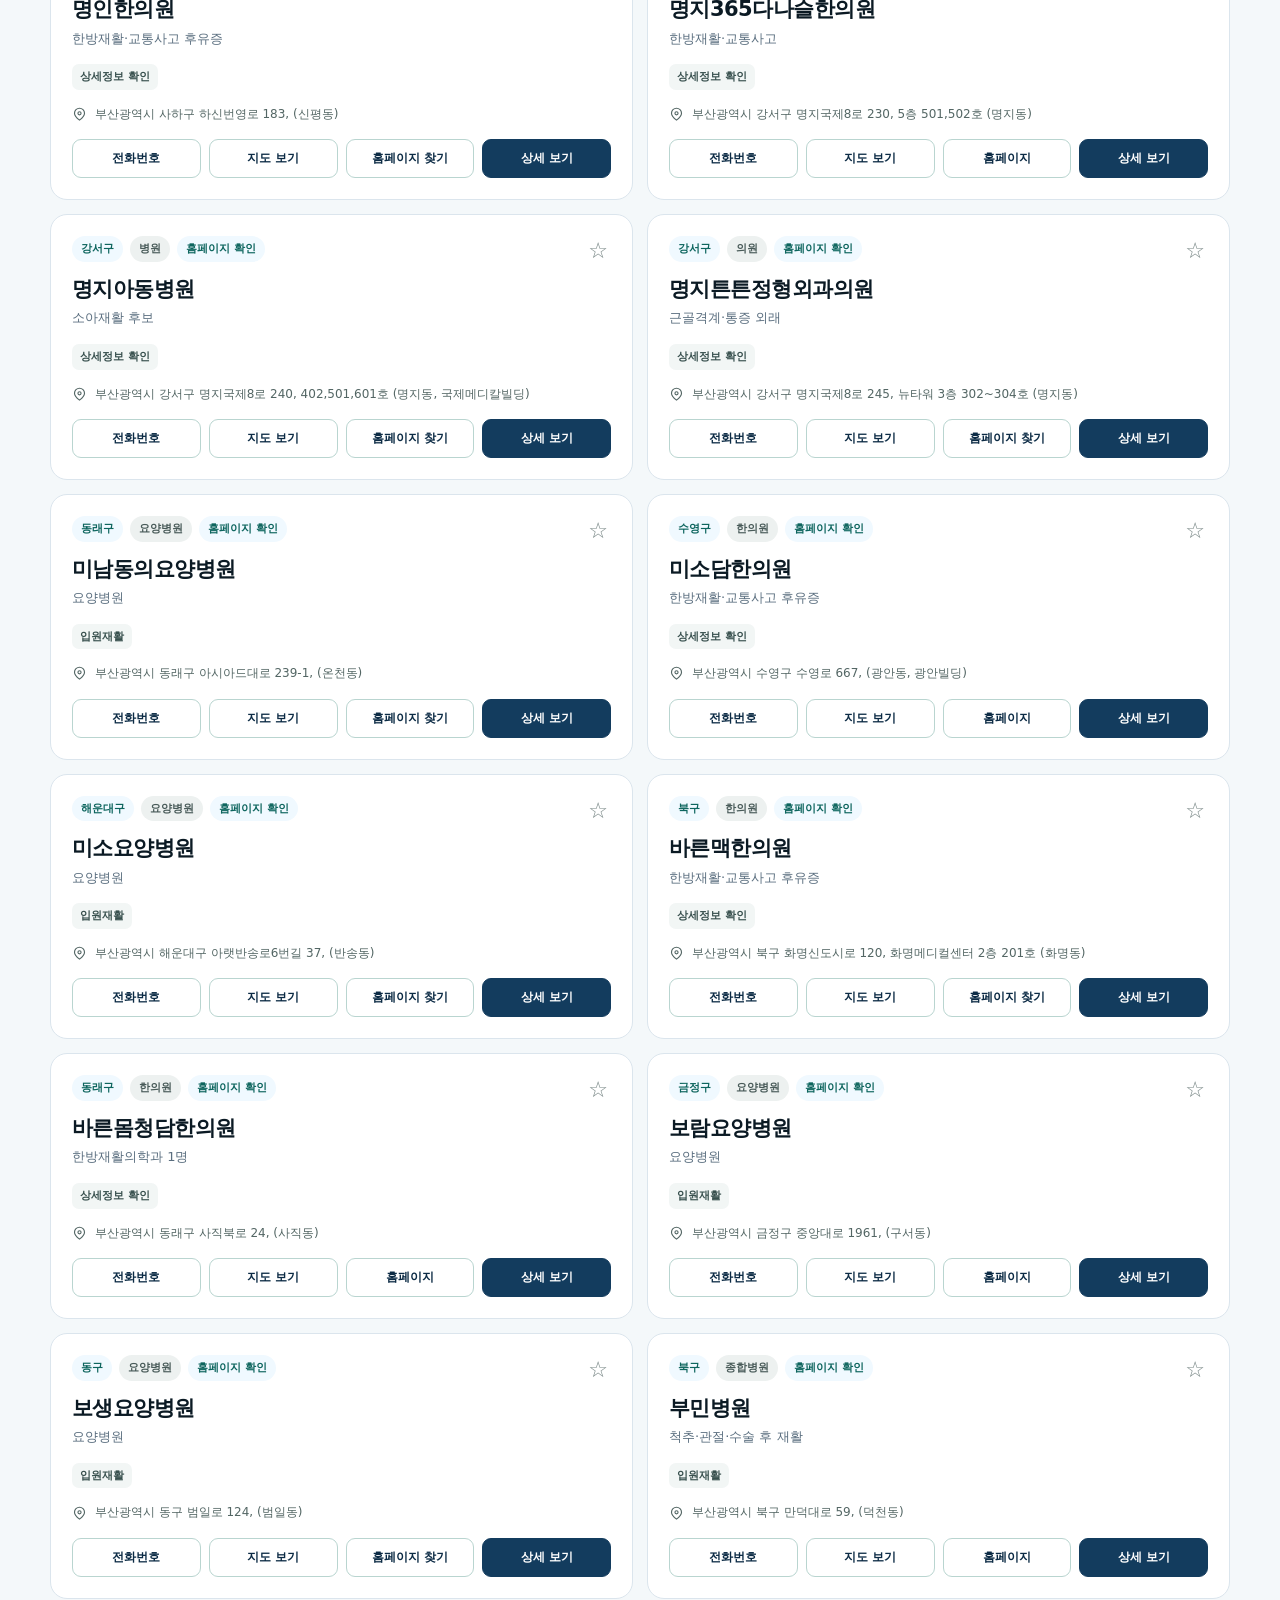
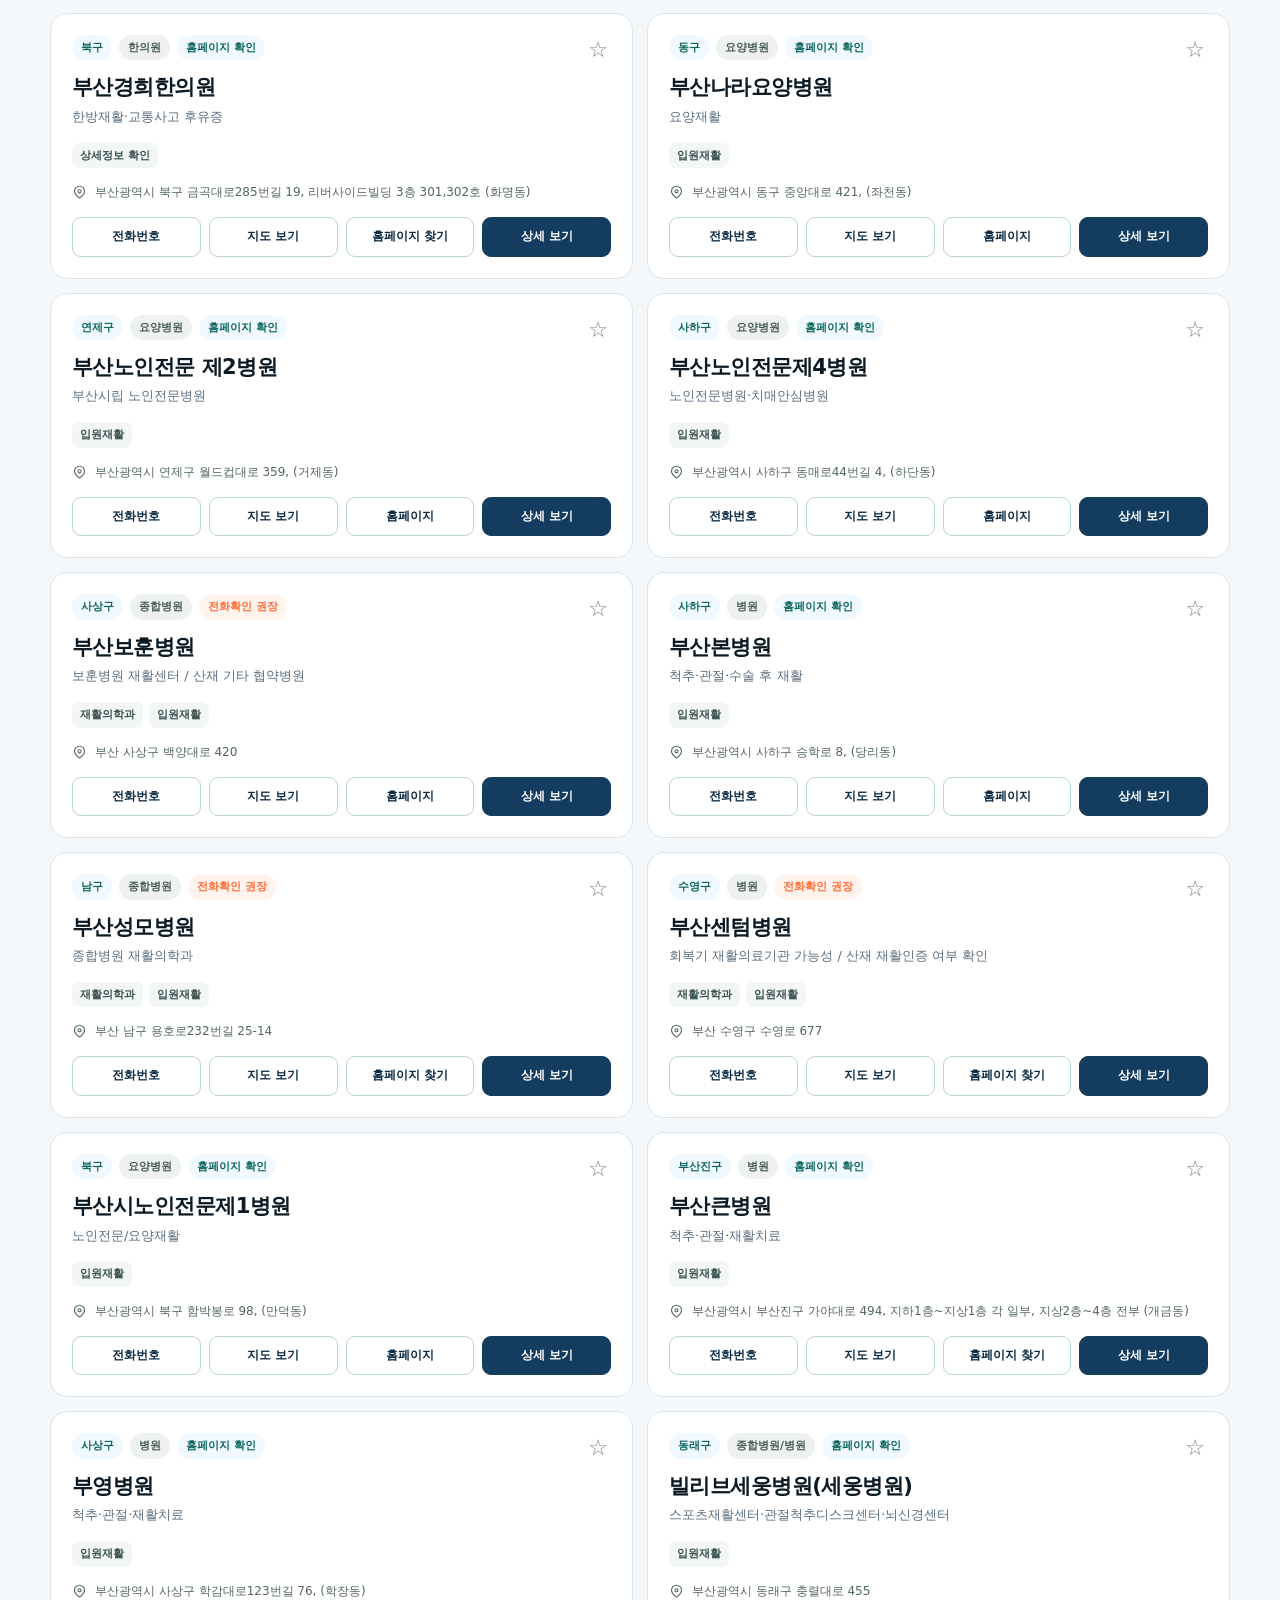
==== commit 363f4806: "Add files via upload" ====
--- a/index.html
+++ b/index.html
@@ -237,15 +237,64 @@
       </div>
     </section>
 
+    <!-- FAQ 자주 묻는 질문 섹션 (애드센스 승인 최적화 및 SEO 보강) -->
+    <section class="faq-section" aria-labelledby="faqTitle">
+      <h2 id="faqTitle">재활기관 이용 관련 자주 묻는 질문 (FAQ)</h2>
+      <div class="faq-container">
+        <details class="faq-item">
+          <summary>Q1. 보건복지부 지정 '회복기 재활의료기관'은 일반 요양병원과 무엇이 다른가요?</summary>
+          <div class="faq-content">
+            <p>보건복지부 지정 회복기 재활의료기관은 일반 요양병원에 비해 훨씬 엄격한 기준(재활전문의/물리치료사/작업치료사 인력 기준, 치료 시설 규격 등)을 통과한 병원입니다. 이곳에서는 환자의 조기 사회 복귀를 목표로 하루 최대 4시간의 집중 1:1 맞춤형 재활치료를 건강보험 혜택과 함께 제공하며, 간호간병통합서비스를 통한 간병비 부담 경감 혜택도 받을 수 있습니다.</p>
+          </div>
+        </details>
+        <details class="faq-item">
+          <summary>Q2. 집중재활 치료를 받기 위한 골든타임(입원 제한 기한)이 있나요?</summary>
+          <div class="faq-content">
+            <p>네, 매우 중요합니다. 보건복지부 지정 재활의료기관에 입원하여 집중재활 건강보험 혜택을 받으려면 질환별로 정해진 발병일/수술일 기준 기한 내에 입원해야 합니다. 뇌졸중 및 뇌손상은 <b>발병 후 90일 이내</b>, 척수손상은 <b>180일 이내</b>, 고관절 및 대퇴골절은 <b>30일 이내</b>에 지정 병원에 입원해야 혜택을 받을 수 있으므로 골든타임을 넘기기 전 빠르게 문의하셔야 합니다.</p>
+          </div>
+        </details>
+        <details class="faq-item">
+          <summary>Q3. 산재보험 및 자동차보험 환자도 재활치료 지원을 받을 수 있나요?</summary>
+          <div class="faq-content">
+            <p>네, 가능합니다. 근로복지공단에서 선정한 <b>'산재보험 재활인증 의료기관'</b>의 경우 산업재해를 입은 노동자에게 적합한 집중 재활 프로그램을 공단 지원을 통해 제공합니다. 또한 대부분의 재활 전문 기관들은 자동차보험을 통한 교통사고 집중 재활치료를 지원합니다. 본 서비스의 '산재 재활인증' 및 '자동차보험' 필터를 이용하면 지원 가능한 부산 내 병원을 쉽고 빠르게 선별할 수 있습니다.</p>
+          </div>
+        </details>
+        <details class="faq-item">
+          <summary>Q4. 입원 재활과 낮병동(주간재활)은 어떻게 다른가요?</summary>
+          <div class="faq-content">
+            <p><b>입원 재활</b>은 병원에 상주하며 24시간 간호 및 매일 집중 재활치료를 수행하는 정규 입원 치료입니다. 반면 <b>낮병동(주간재활)</b>은 하루 중 낮 시간(통상 6시간 정도) 동안만 병원에 입원하여 집중 재활치료와 식사를 제공받고, 저녁에는 가정으로 귀가해 생활하는 형태입니다. 낮병동은 환자가 일상 감각을 유지하면서 입원 치료에 준하는 집중 치료를 경제적으로 받을 수 있어 인기가 많습니다.</p>
+          </div>
+        </details>
+        <details class="faq-item">
+          <summary>Q5. 이 사이트의 데이터 출처와 신뢰도는 어떻게 되나요?</summary>
+          <div class="faq-content">
+            <p>본 부산 재활기관 찾기 가이드는 <b>건강보험심사평가원(HIRA)</b>의 공식 등록 데이터, <b>보건복지부</b>의 고시 자료, <b>근로복지공단</b>의 재활인증병원 목록 및 각 병원 홈페이지 공식 정보를 종합하여 작성되었습니다. 주기적으로 데이터를 업데이트하여 높은 신뢰도를 유지하고 있으나, 병원의 병상 상태나 진료 가능 여부는 실시간으로 변동되므로 최종 입원 결정 전 반드시 병원 유선 문의를 통해 최종 확인하시기 바랍니다.</p>
+          </div>
+        </details>
+      </div>
+    </section>
+
   </main>
 
   <footer>
-    <p>자료 기준: HIRA·공식기관·병원 홈페이지 공개정보 및 원본 조사표</p>
-    <a href="#top">맨 위로 ↑</a>
+    <div style="display: flex; flex-direction: column; gap: 8px;">
+      <p style="margin: 0; line-height: 1.5; color: #7f94a6;">자료 기준: 보건복지부 제3기 회복기 재활의료기관 고시, 근로복지공단 산재 재활인증 의료기관 목록, 건강보험심사평가원(HIRA) 공공데이터포털 및 병원 정보 서비스</p>
+      <p style="margin: 4px 0 0; font-size: 12.5px;">
+        <a href="about.html" style="color: var(--teal-800); font-weight: 800; text-decoration: none; margin-right: 8px;">서비스 소개</a> | 
+        <a href="privacy.html" style="color: var(--teal-800); font-weight: 800; text-decoration: none; margin-left: 8px; margin-right: 8px;">개인정보처리방침</a> | 
+        <a href="disclaimer.html" style="color: var(--teal-800); font-weight: 800; text-decoration: none; margin-left: 8px;">이용약관 및 면책조항</a>
+      </p>
+      <p style="margin: 6px 0 0; font-size: 11px; color: var(--muted);">&copy; 2026 부산 재활기관 찾기 가이드. All rights reserved.</p>
+    </div>
+    <a href="#top" style="align-self: center; flex-shrink: 0; margin-left: 20px;">맨 위로 ↑</a>
   </footer>
 
   <dialog id="detailDialog" aria-labelledby="dialogTitle">
     <div id="dialogContent"></div>
+  </dialog>
+
+  <dialog id="homepageDialog" aria-labelledby="homepageDialogTitle">
+    <div id="homepageDialogContent"></div>
   </dialog>
 
   <div id="toast" class="toast" role="status" aria-live="polite"></div>
--- a/styles.css
+++ b/styles.css
@@ -758,3 +758,278 @@
   }
 }
 
+/* 홈페이지 선택 다이얼로그 스타일 */
+#homepageDialog {
+  width: min(460px, calc(100% - 28px));
+  border-radius: 20px;
+}
+.homepage-dialog-header {
+  padding: 22px 24px 16px;
+  color: white;
+  background: var(--teal-900);
+  position: relative;
+}
+.homepage-dialog-header h3 {
+  margin: 0;
+  font-size: 20px;
+  font-weight: 800;
+  letter-spacing: -0.03em;
+  line-height: 1.3;
+}
+.homepage-dialog-header p {
+  margin: 0 0 6px;
+  color: var(--mint);
+  font-size: 12px;
+  font-weight: 600;
+  letter-spacing: 0.05em;
+}
+.homepage-dialog-close {
+  position: absolute;
+  top: 20px;
+  right: 20px;
+  width: 32px;
+  height: 32px;
+  color: rgba(255, 255, 255, 0.8);
+  background: rgba(255, 255, 255, 0.1);
+  border: 1px solid rgba(255, 255, 255, 0.15);
+  border-radius: 50%;
+  font-size: 18px;
+  cursor: pointer;
+  display: flex;
+  align-items: center;
+  justify-content: center;
+  line-height: 1;
+}
+.homepage-dialog-close:hover {
+  background: rgba(255, 255, 255, 0.2);
+  color: white;
+}
+.homepage-dialog-body {
+  padding: 24px;
+  display: flex;
+  flex-direction: column;
+  gap: 12px;
+}
+.homepage-dialog-desc {
+  font-size: 13px;
+  color: var(--muted);
+  margin: 0 0 10px;
+  line-height: 1.55;
+  word-break: keep-all;
+}
+.homepage-btn-option {
+  display: flex;
+  align-items: center;
+  justify-content: space-between;
+  padding: 16px 20px;
+  border-radius: 12px;
+  text-decoration: none;
+  font-weight: 800;
+  font-size: 14px;
+  transition: all 0.2s ease;
+  border: 1px solid var(--line);
+}
+.homepage-btn-option.primary {
+  background: var(--white);
+  color: var(--teal-900);
+  border-color: #b9d5d0;
+}
+.homepage-btn-option.primary:hover {
+  background: var(--mint-soft);
+  border-color: var(--teal-600);
+  transform: translateY(-1px);
+}
+.homepage-btn-option.naver {
+  background: #03c75a;
+  color: white;
+  border-color: #02b350;
+}
+.homepage-btn-option.naver:hover {
+  background: #02b350;
+  transform: translateY(-1px);
+  box-shadow: 0 4px 12px rgba(3, 199, 90, 0.2);
+}
+.homepage-btn-option .btn-icon {
+  font-size: 16px;
+}
+
+/* FAQ Section Styles */
+.faq-section {
+  padding: 60px 0;
+  border-top: 1px solid var(--line);
+  margin-top: 40px;
+}
+.faq-section h2 {
+  margin-bottom: 30px;
+  text-align: center;
+  font-size: clamp(24px, 3.5vw, 32px);
+  color: var(--teal-900);
+  font-weight: 900;
+  letter-spacing: -0.03em;
+}
+.faq-container {
+  max-width: 800px;
+  margin: 0 auto;
+  display: flex;
+  flex-direction: column;
+  gap: 15px;
+}
+.faq-item {
+  background: var(--white);
+  border: 1px solid var(--line);
+  border-radius: 12px;
+  overflow: hidden;
+  box-shadow: 0 4px 12px rgba(12, 43, 69, 0.02);
+  transition: all 0.2s ease;
+}
+.faq-item[open] {
+  border-color: var(--teal-600);
+  box-shadow: 0 10px 25px rgba(12, 43, 69, 0.06);
+}
+.faq-item summary {
+  padding: 18px 24px;
+  font-weight: 800;
+  font-size: 15px;
+  color: var(--teal-900);
+  cursor: pointer;
+  list-style: none;
+  position: relative;
+  outline: none;
+  display: flex;
+  justify-content: space-between;
+  align-items: center;
+}
+.faq-item summary::-webkit-details-marker {
+  display: none;
+}
+.faq-item summary::after {
+  content: "+";
+  font-size: 20px;
+  color: var(--teal-600);
+  transition: transform 0.2s ease;
+  font-weight: 400;
+}
+.faq-item[open] summary::after {
+  content: "-";
+  transform: rotate(180deg);
+}
+.faq-content {
+  padding: 0 24px 20px 24px;
+  font-size: 13.5px;
+  color: var(--muted);
+  line-height: 1.6;
+  border-top: 1px dashed #edf2f1;
+  padding-top: 15px;
+}
+.faq-content p {
+  margin: 0;
+}
+
+/* Standalone Page Styles */
+.policy-page {
+  background: var(--paper);
+  min-height: 100vh;
+  display: flex;
+  flex-direction: column;
+}
+.policy-header {
+  background: var(--teal-900);
+  color: white;
+  padding: 45px 0;
+  text-align: center;
+}
+.policy-header-inner {
+  width: min(800px, calc(100% - 40px));
+  margin: 0 auto;
+  position: relative;
+}
+.policy-header h1 {
+  font-size: clamp(28px, 4vw, 36px);
+  margin: 0 0 8px;
+  font-weight: 900;
+  letter-spacing: -0.03em;
+}
+.policy-header p {
+  margin: 0;
+  color: var(--mint);
+  font-size: 14px;
+  font-weight: 600;
+}
+.policy-home-btn {
+  display: inline-block;
+  margin-top: 15px;
+  color: white;
+  background: rgba(255,255,255,0.1);
+  border: 1px solid rgba(255,255,255,0.2);
+  padding: 6px 16px;
+  border-radius: 8px;
+  text-decoration: none;
+  font-size: 12px;
+  font-weight: 800;
+  transition: all 0.2s ease;
+}
+.policy-home-btn:hover {
+  background: rgba(255,255,255,0.2);
+}
+.policy-container {
+  width: min(800px, calc(100% - 40px));
+  margin: 40px auto;
+  background: white;
+  padding: 40px;
+  border-radius: 20px;
+  border: 1px solid var(--line);
+  box-shadow: var(--shadow);
+  box-sizing: border-box;
+}
+.policy-content h2 {
+  font-size: 18px;
+  color: var(--teal-900);
+  margin-top: 30px;
+  margin-bottom: 12px;
+  border-bottom: 2px solid var(--mint-soft);
+  padding-bottom: 8px;
+  font-weight: 800;
+}
+.policy-content p, .policy-content li {
+  font-size: 14px;
+  color: #3e4d59;
+  line-height: 1.7;
+}
+.policy-content ul {
+  padding-left: 20px;
+}
+.policy-content li {
+  margin-bottom: 8px;
+}
+.policy-footer {
+  margin-top: auto;
+  background: white;
+  padding: 20px 0;
+  border-top: 1px solid var(--line);
+}
+.policy-footer-inner {
+  width: min(800px, calc(100% - 40px));
+  margin: 0 auto;
+  display: flex;
+  justify-content: space-between;
+  align-items: center;
+  font-size: 13px;
+  color: var(--muted);
+}
+.policy-footer a {
+  color: var(--teal-800);
+  text-decoration: none;
+  font-weight: 800;
+}
+@media (max-width: 520px) {
+  .policy-container {
+    padding: 24px;
+    margin: 20px auto;
+  }
+  .policy-footer-inner {
+    flex-direction: column;
+    gap: 10px;
+    text-align: center;
+  }
+}
+
